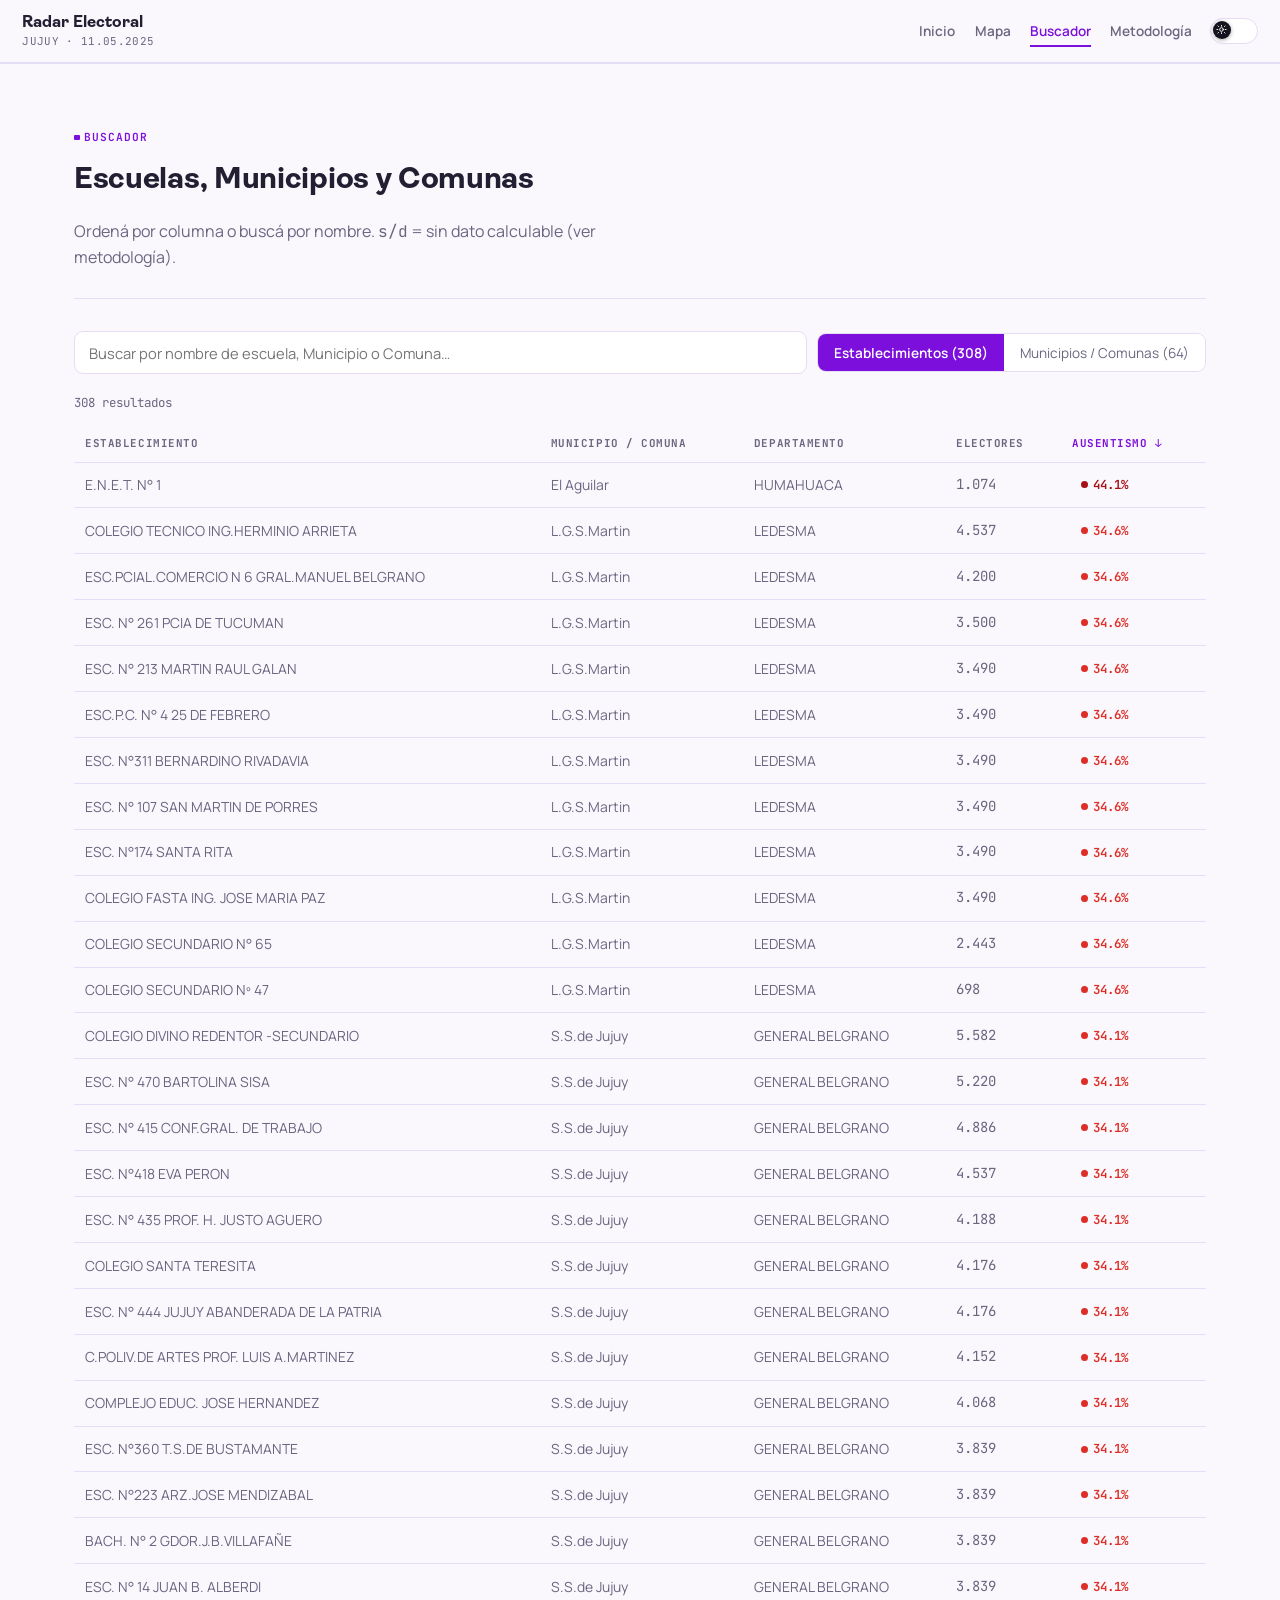
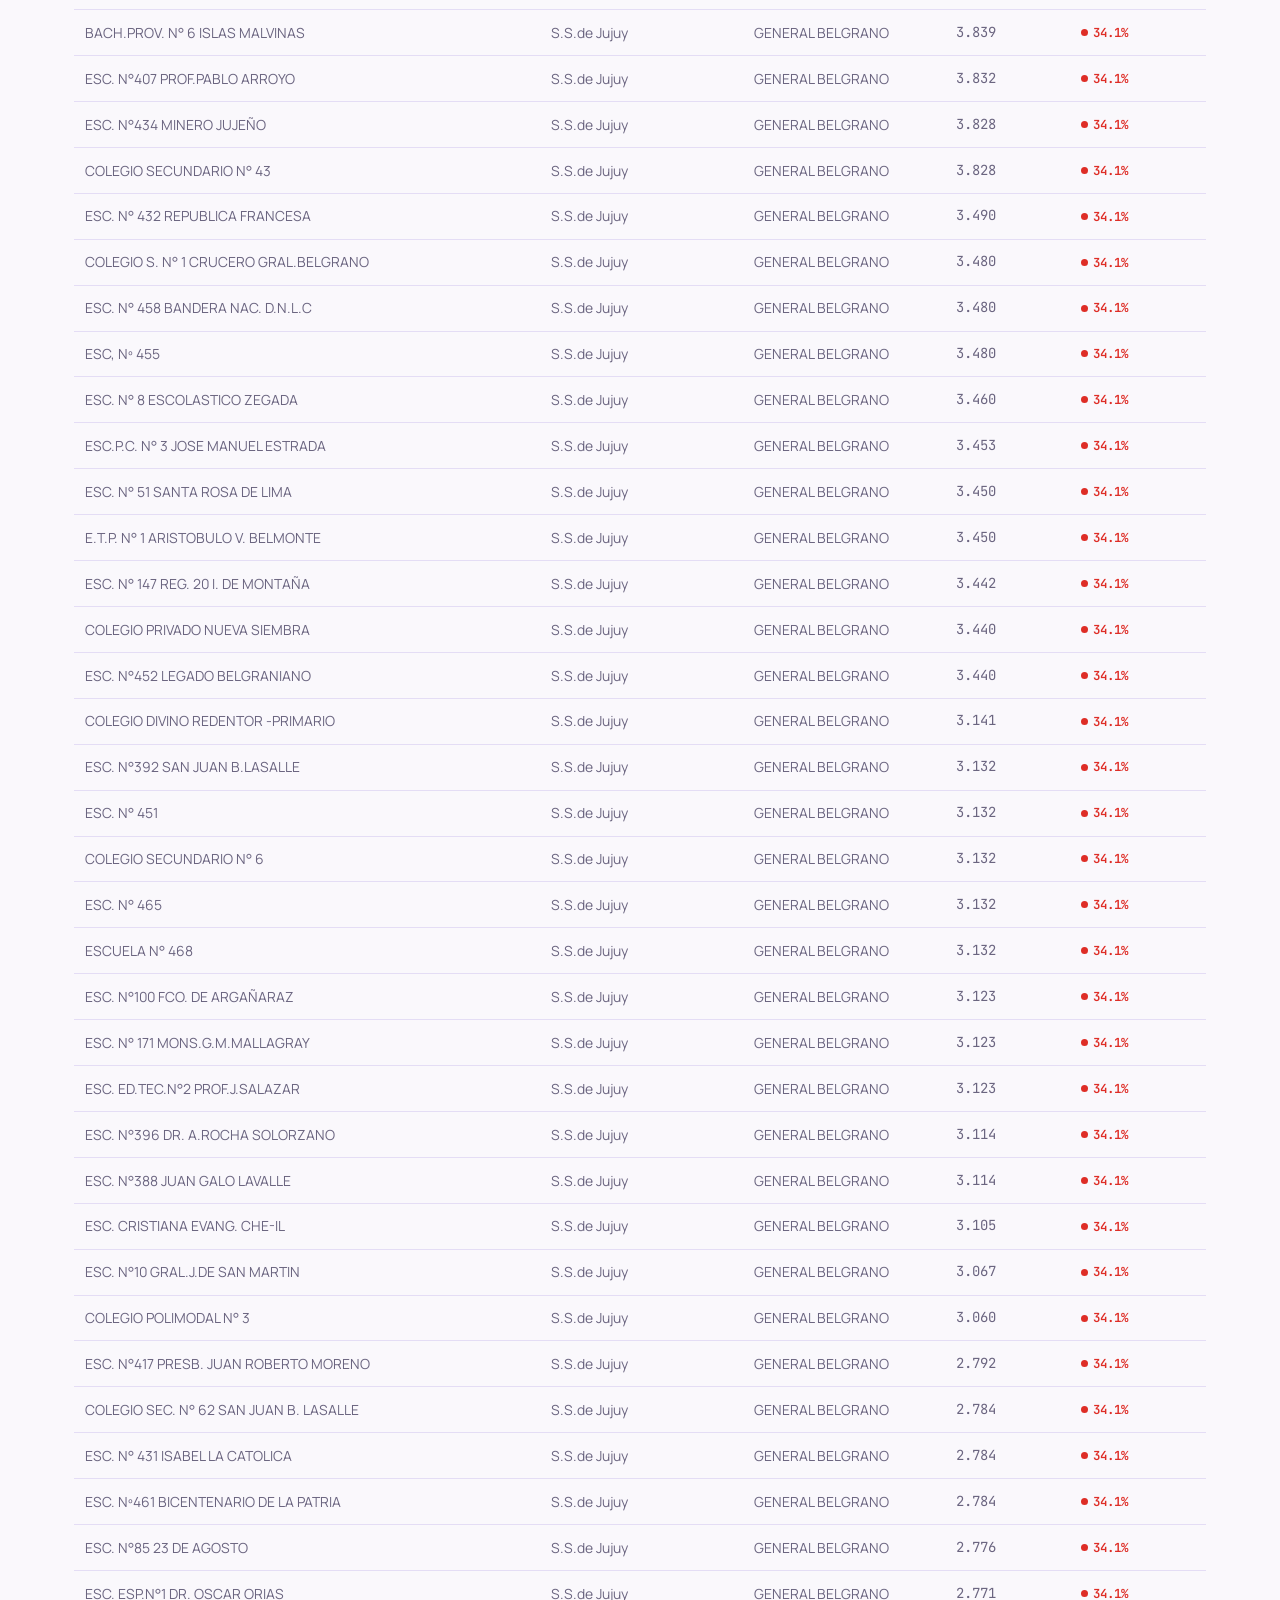
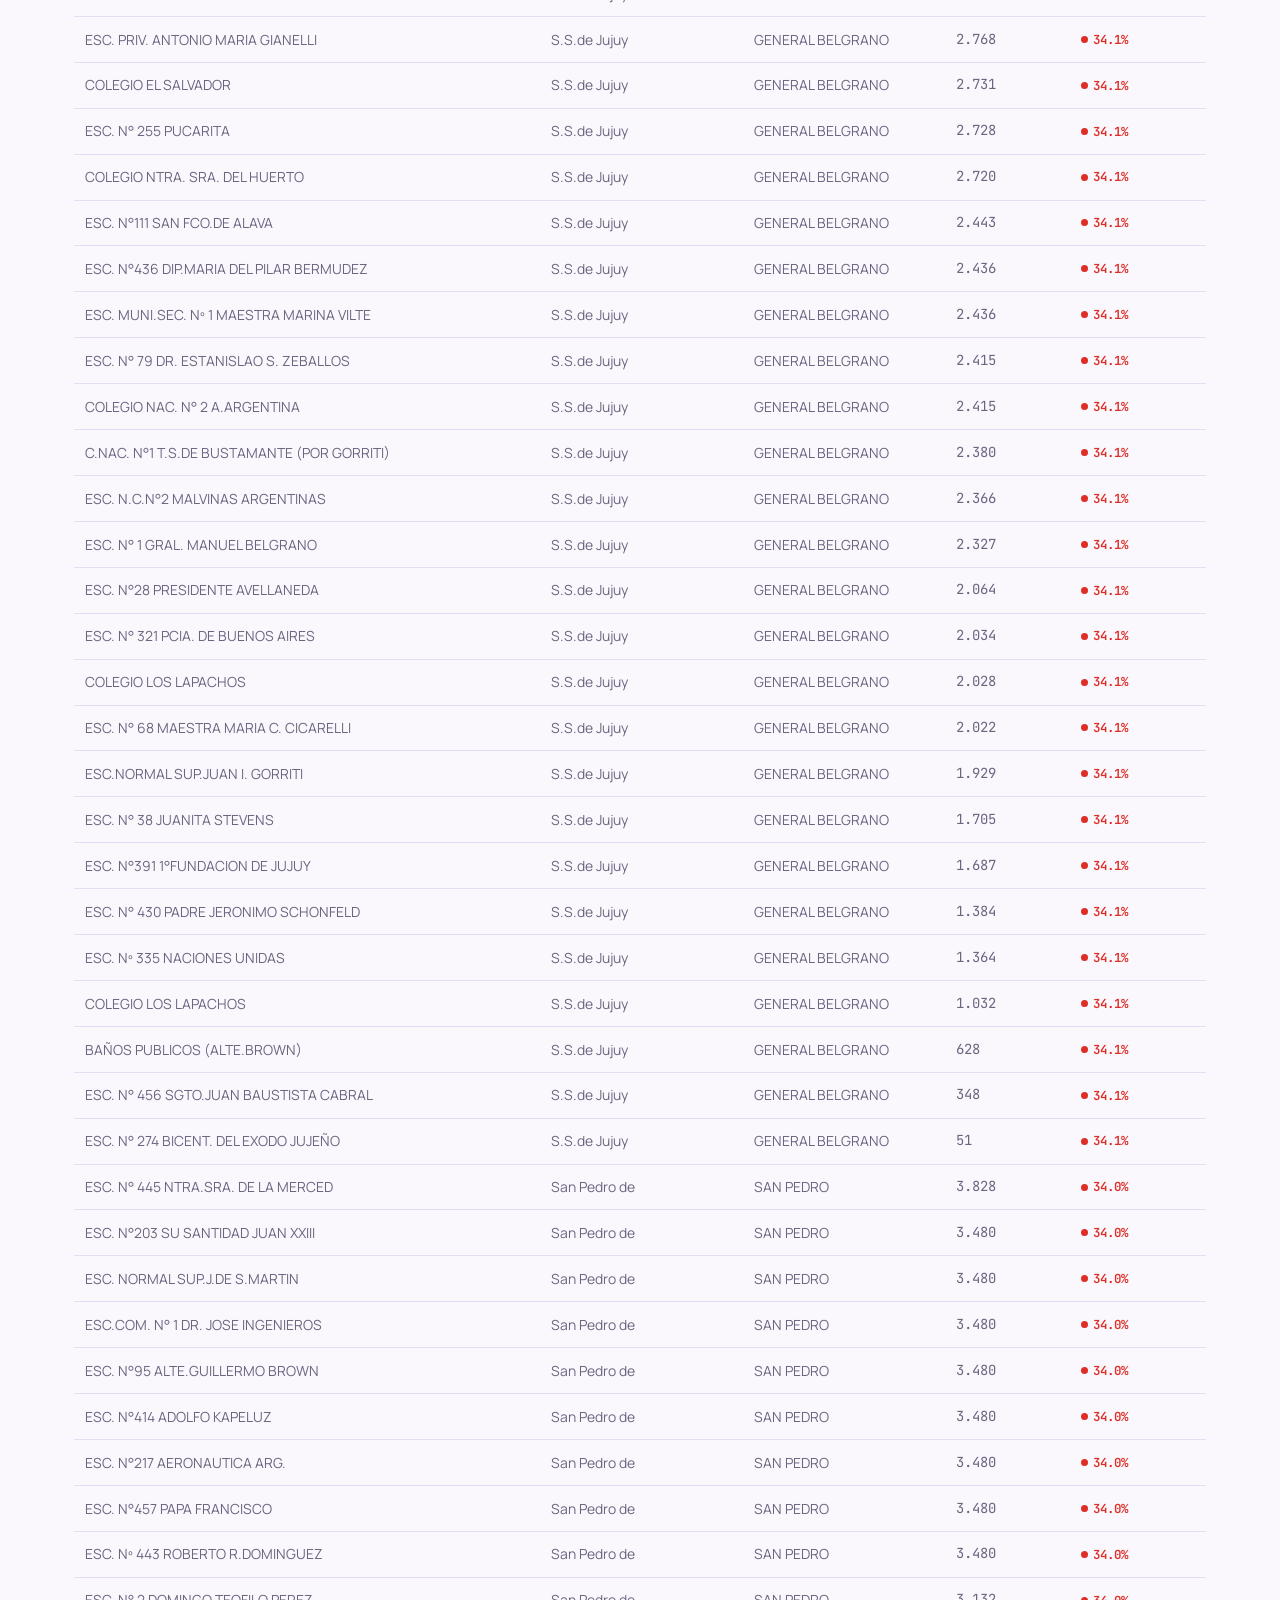
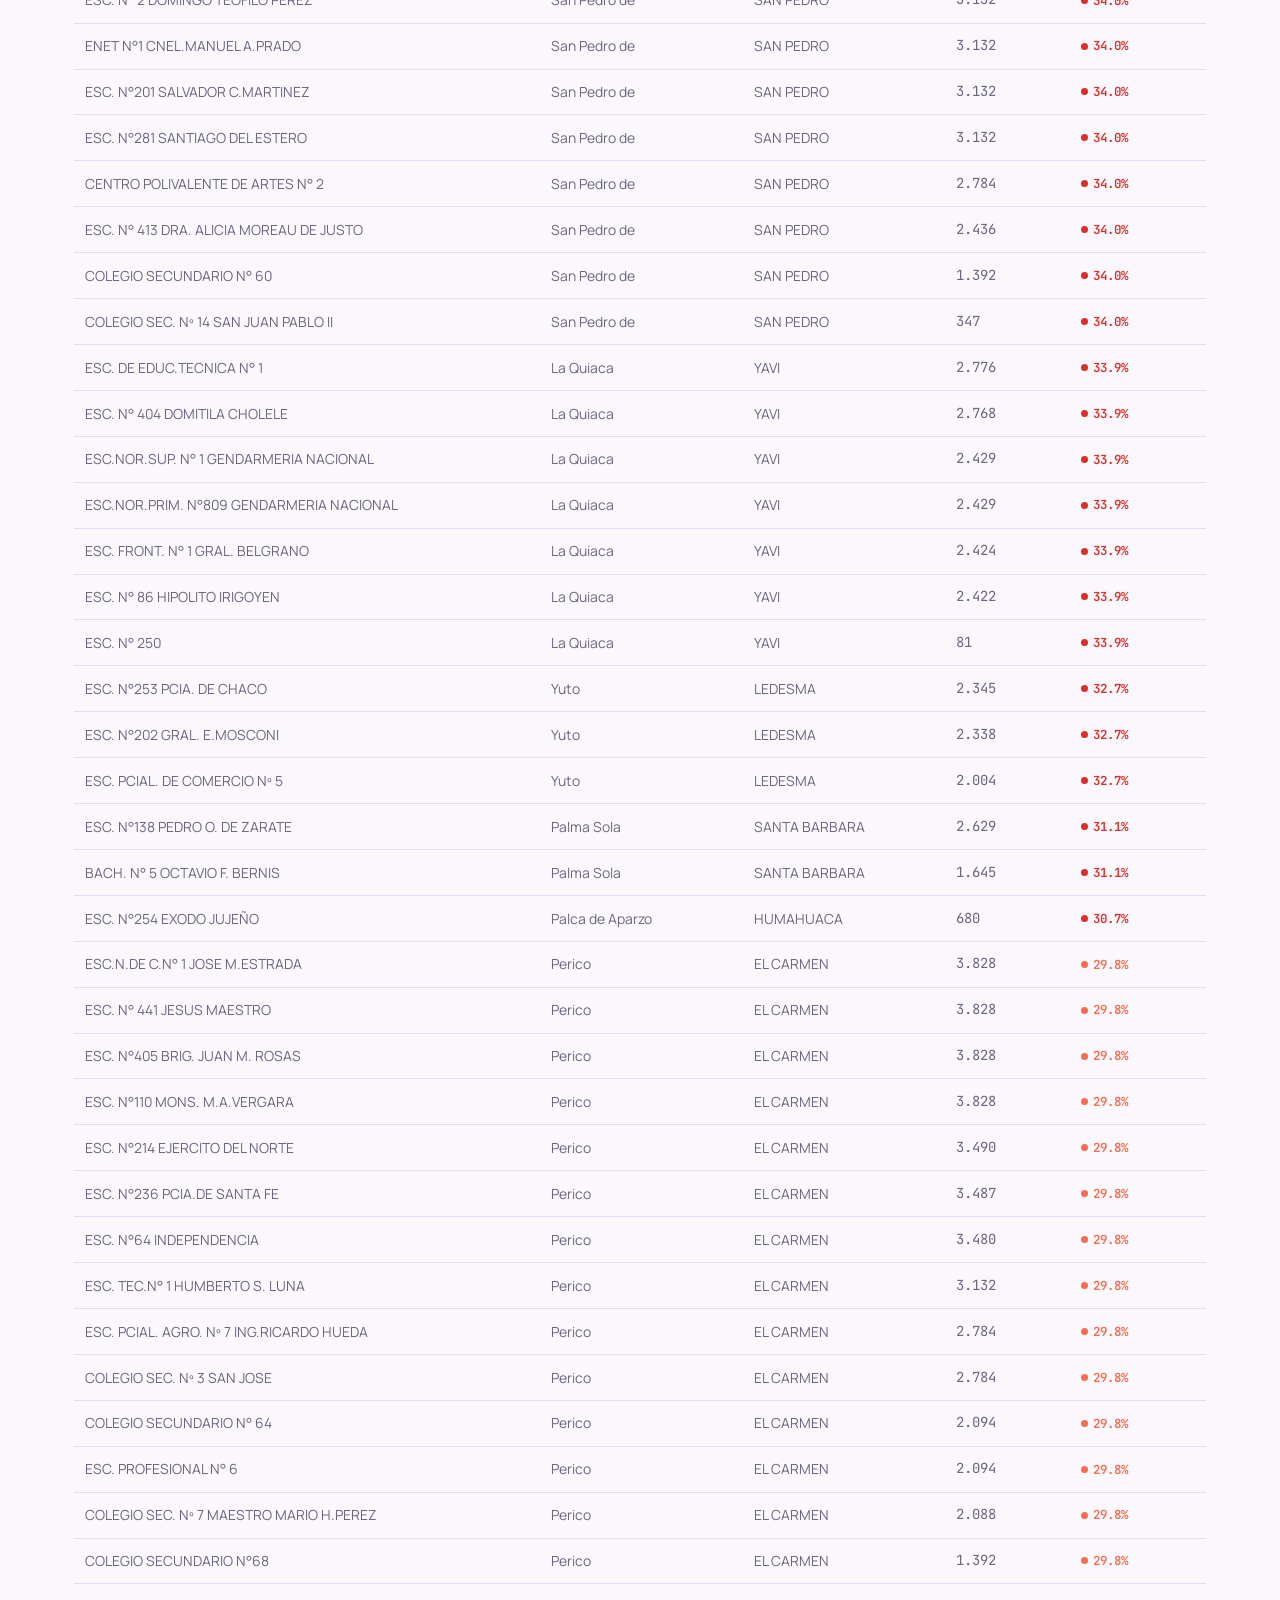
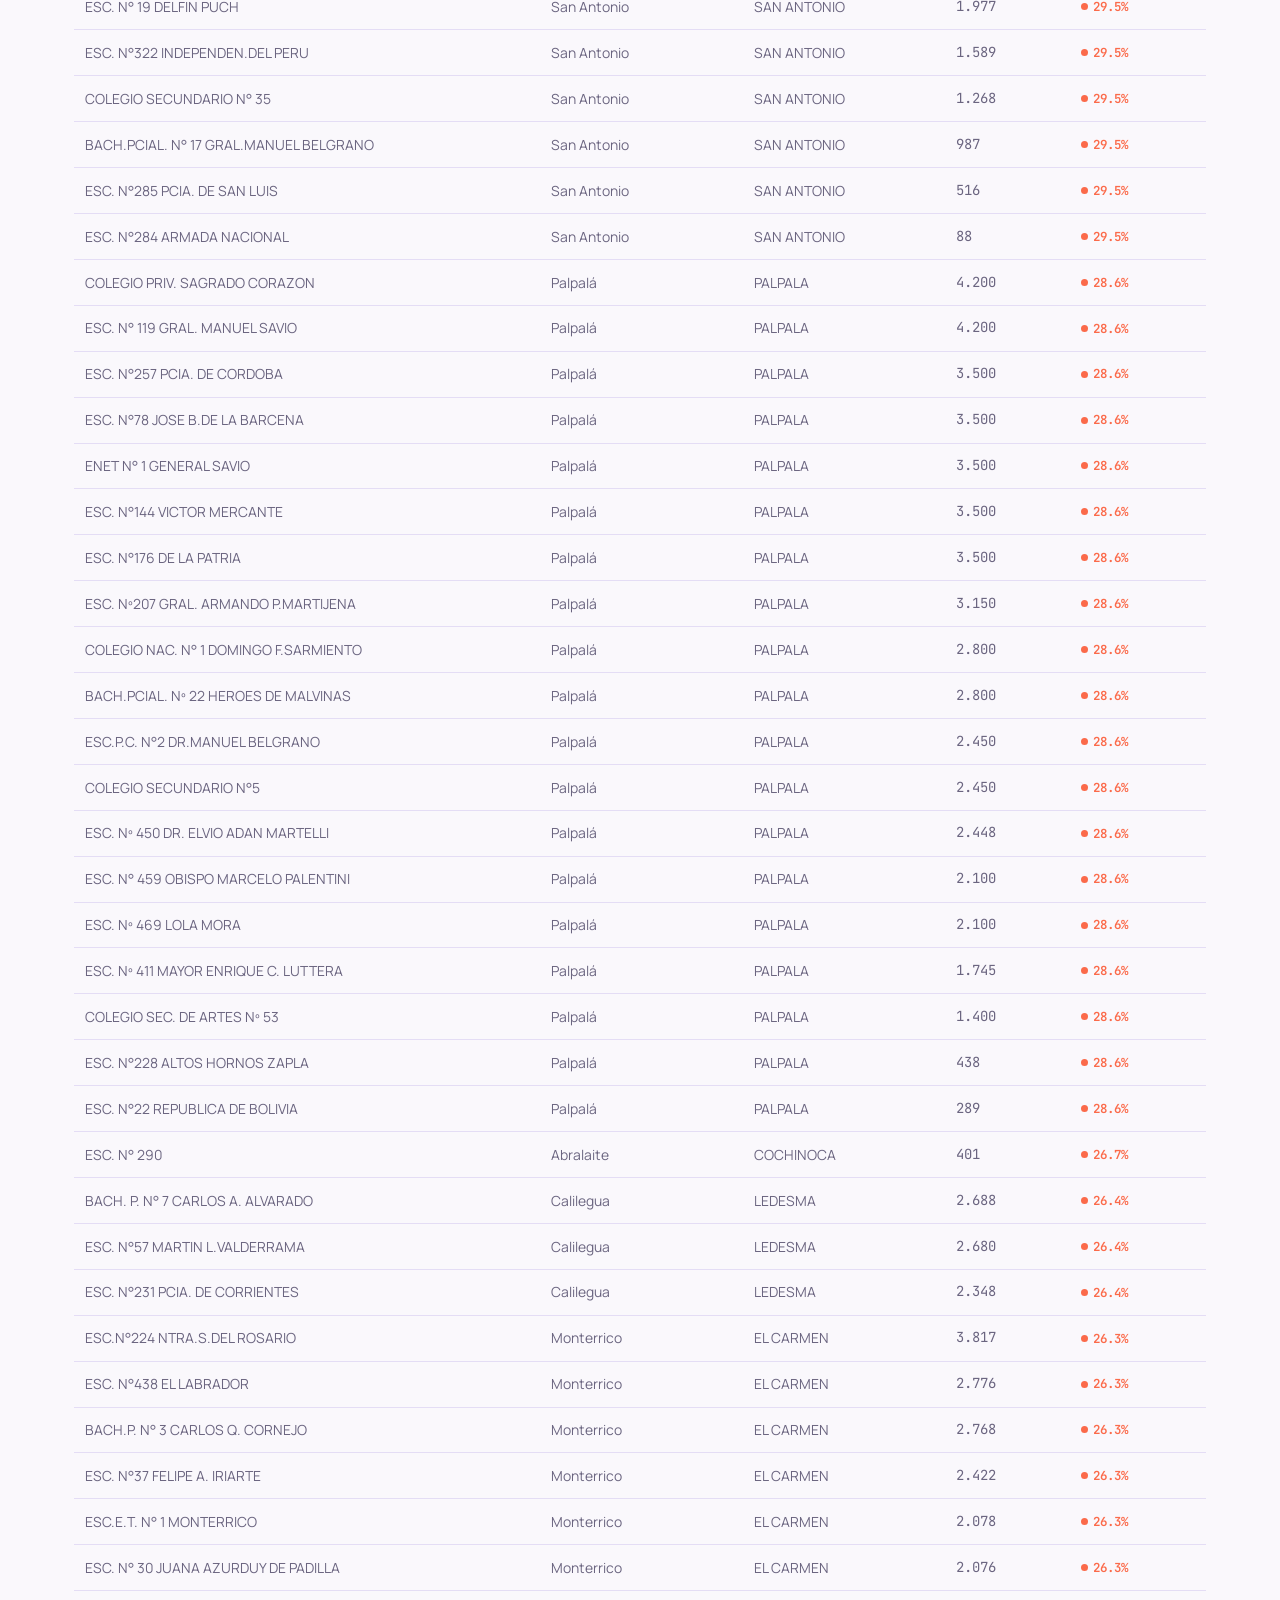
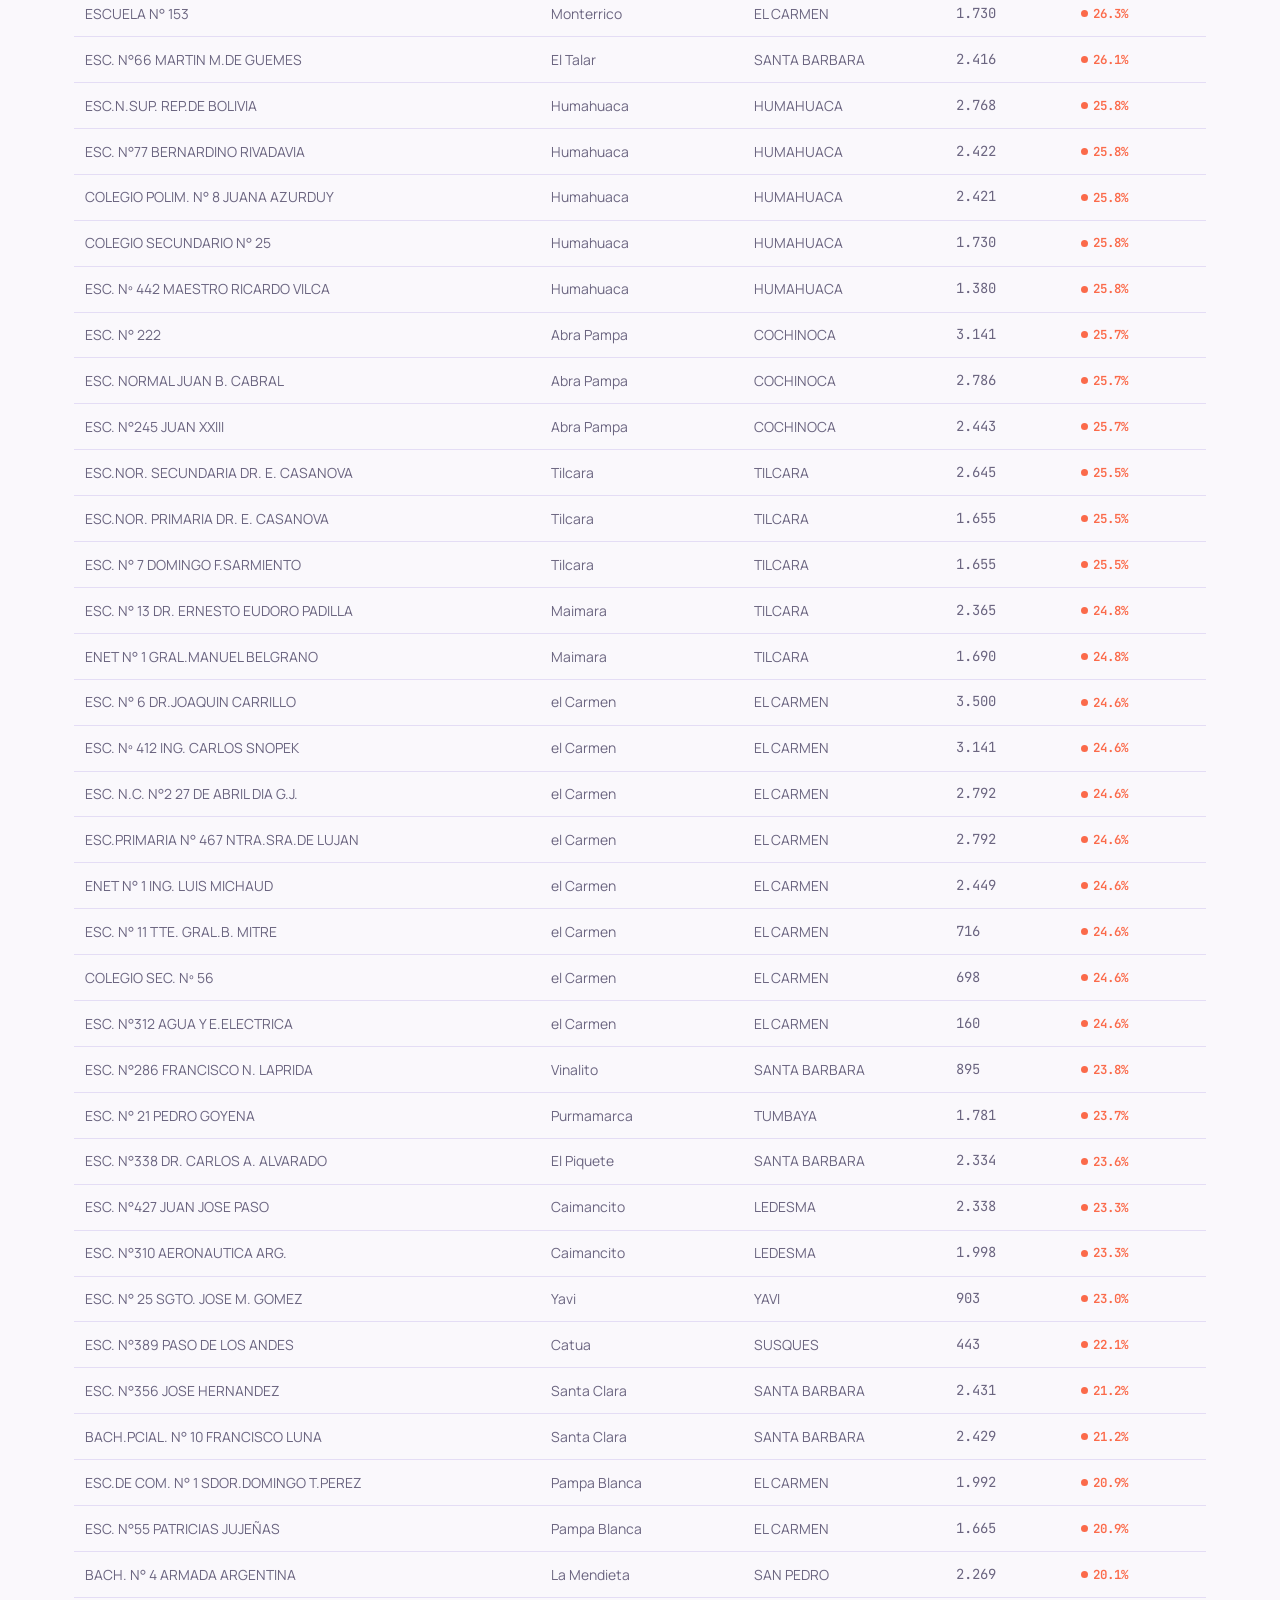
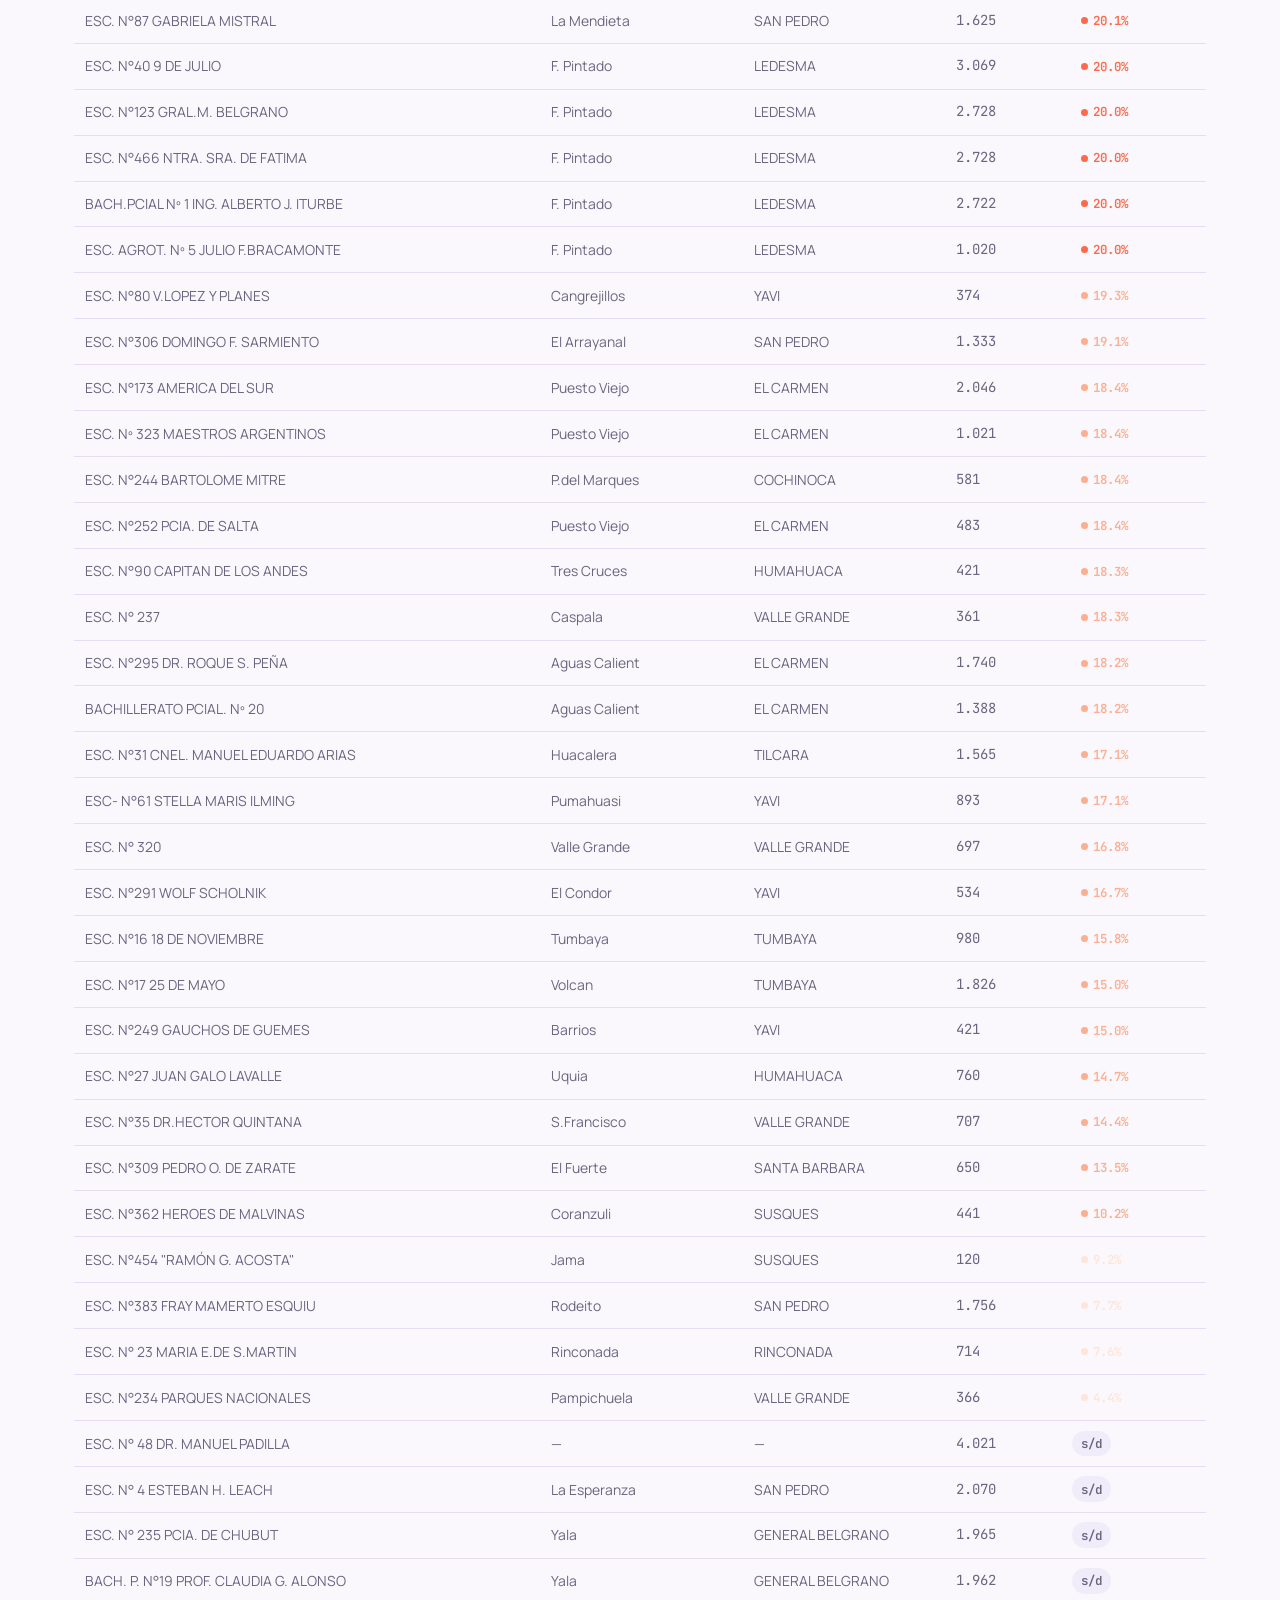
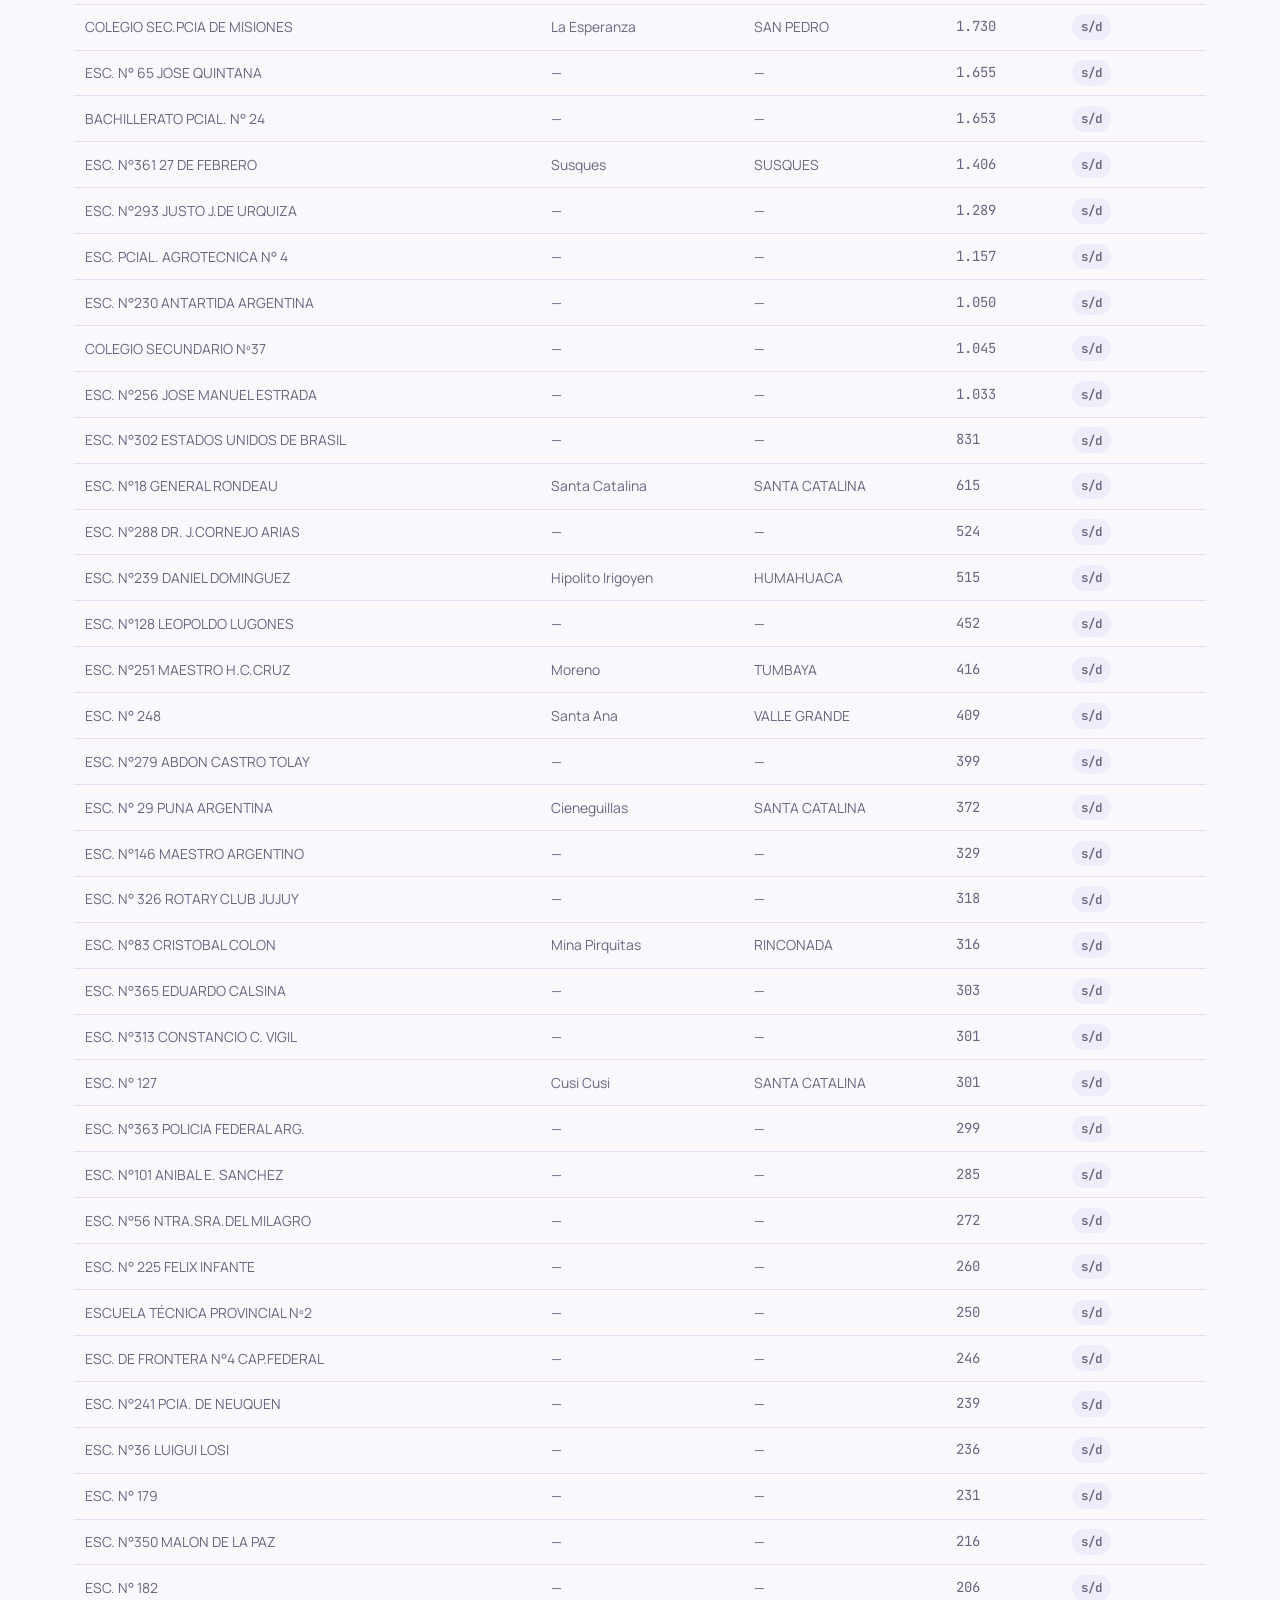
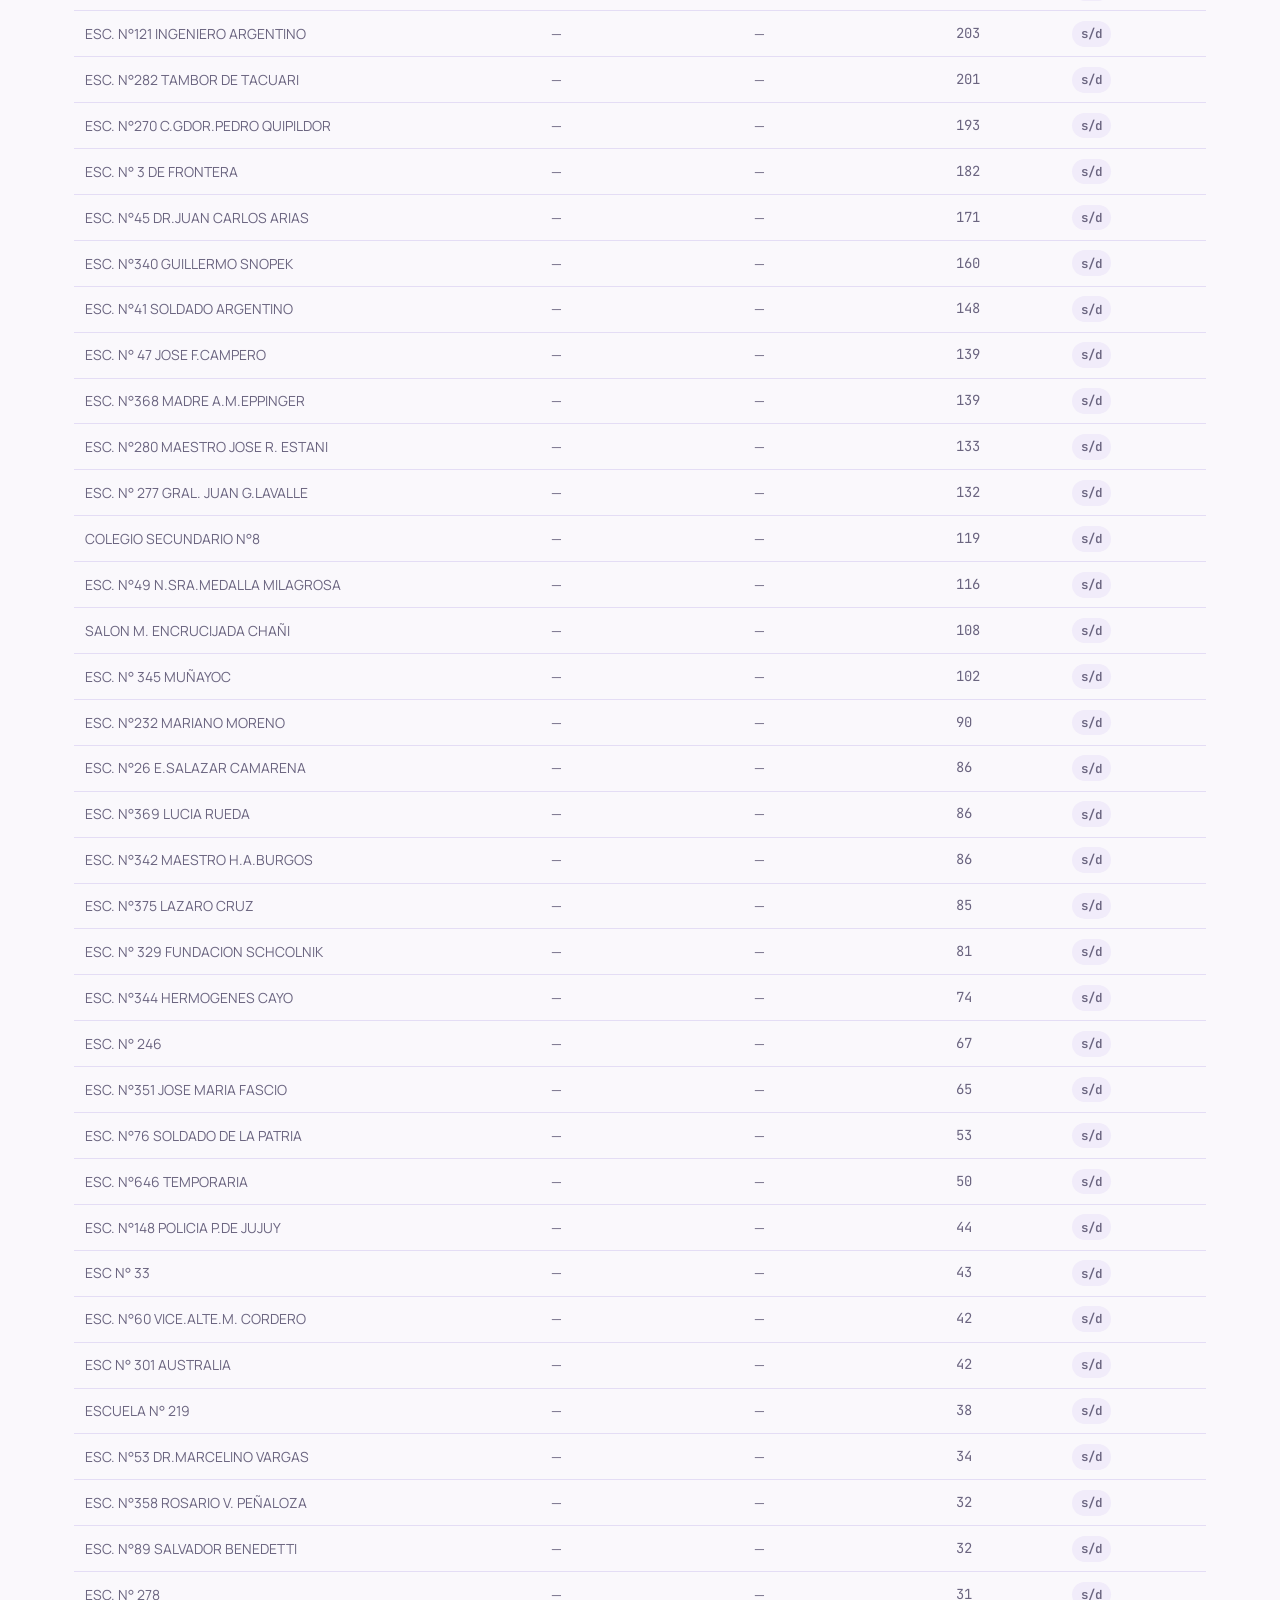
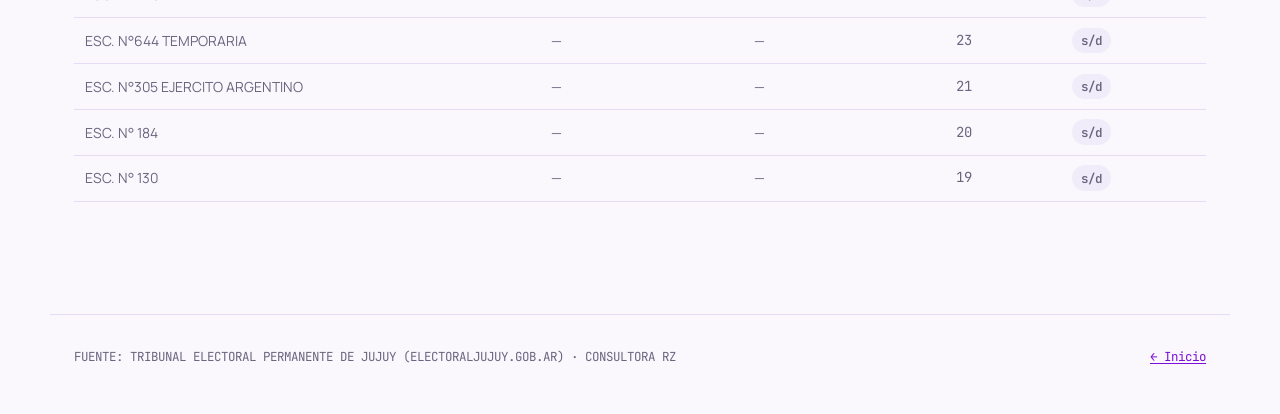
==== buscador.html @ 39c41252 "Mostrar el numero real de gente que no voto, no solo el % En el buscador y el mapa: junto al porcent" ====
<!doctype html>
<html lang="es">
<head>
<meta charset="utf-8">
<meta name="viewport" content="width=device-width, initial-scale=1">
<title>Buscador — Radar Electoral Jujuy</title>
<meta name="description" content="Buscá una escuela, Municipio o Comuna de Jujuy y mirá sus electores, votantes y ausentismo de la elección del 11/05/2025.">
<link rel="icon" href="data:image/svg+xml,<svg xmlns=%22http://www.w3.org/2000/svg%22 viewBox=%220 0 100 100%22><rect width=%22100%22 height=%22100%22 rx=%2220%22 fill=%22%237C0FDB%22/><circle cx=%2250%22 cy=%2250%22 r=%2226%22 fill=%22%23de2d26%22/></svg>">
<link rel="preconnect" href="https://fonts.googleapis.com">
<link rel="stylesheet" href="https://fonts.googleapis.com/css2?family=Manrope:wght@400;500;600;700;800&family=JetBrains+Mono:wght@400;500;600&display=swap">
<link rel="stylesheet" href="style.css">
<script>try{var t=localStorage.getItem('theme');if(t)document.documentElement.setAttribute('data-theme',t);}catch(e){}</script>
</head>
<body>

<header class="site-header">
  <div class="brand"><span class="word">Radar Electoral</span><span class="sub">JUJUY · 11.05.2025</span></div>
  <nav class="site-nav" aria-label="Navegación principal">
    <ul>
      <li><a href="index.html">Inicio</a></li>
      <li><a href="mapa.html">Mapa</a></li>
      <li><a href="buscador.html" data-active="true">Buscador</a></li>
      <li><a href="metodologia.html">Metodología</a></li>
    </ul>
    <button type="button" class="theme-toggle" id="theme-toggle" role="switch" aria-checked="false" title="Modo claro / oscuro" aria-label="Cambiar entre modo claro y modo oscuro">
      <span class="track"></span>
      <span class="knob">
        <svg class="tt-icon tt-sun" viewBox="0 0 24 24" aria-hidden="true"><circle cx="12" cy="12" r="4"/><path d="M12 3v2M12 19v2M4.2 4.2l1.4 1.4M18.4 18.4l1.4 1.4M2 12h2M20 12h2M4.2 19.8l1.4-1.4M18.4 5.6l1.4-1.4"/></svg>
        <svg class="tt-icon tt-moon" viewBox="0 0 24 24" aria-hidden="true"><path d="M20 14.5A8 8 0 1 1 9.5 4a6.5 6.5 0 0 0 10.5 10.5Z"/></svg>
      </span>
    </button>
  </nav>
</header>

<main>
  <div class="hero" style="padding-top:1.6rem">
    <div class="eyebrow">Buscador</div>
    <h1 style="font-size:1.9rem">Escuelas, Municipios y Comunas</h1>
    <p class="lede">Ordená por columna o buscá por nombre. <span class="mono">s/d</span> = sin dato calculable (ver metodología).</p>
  </div>

  <section style="margin-top:1.2rem">
    <div class="searchbar">
      <input type="search" id="q" placeholder="Buscar por nombre de escuela, Municipio o Comuna…" autocomplete="off">
      <div class="toggle-group" id="viewToggle">
        <button data-view="est" class="active">Establecimientos (308)</button>
        <button data-view="muni">Municipios / Comunas (64)</button>
      </div>
    </div>
    <div class="count-note" id="countNote"></div>
    <div style="overflow-x:auto">
      <table id="tbl">
        <thead><tr id="thead"></tr></thead>
        <tbody id="tbody"></tbody>
      </table>
    </div>
  </section>
</main>

<div class="modal-overlay" id="modalOverlay" hidden>
  <div class="modal-card" id="modalCard" role="dialog" aria-modal="true"></div>
</div>

<footer>
  <span>FUENTE: TRIBUNAL ELECTORAL PERMANENTE DE JUJUY (ELECTORALJUJUY.GOB.AR) · CONSULTORA RZ</span>
  <span><a class="inline" href="index.html">← Inicio</a></span>
</footer>

<script>
document.getElementById('theme-toggle').addEventListener('click', function(){
  var cur = document.documentElement.getAttribute('data-theme');
  var isDark = cur === 'dark' || (!cur && window.matchMedia('(prefers-color-scheme: dark)').matches);
  var next = isDark ? 'light' : 'dark';
  document.documentElement.setAttribute('data-theme', next);
  try{localStorage.setItem('theme', next);}catch(e){}
  this.setAttribute('aria-checked', String(next==='dark'));
});
(function(){
  var cur = document.documentElement.getAttribute('data-theme');
  var isDark = cur === 'dark' || (!cur && window.matchMedia('(prefers-color-scheme: dark)').matches);
  document.getElementById('theme-toggle').setAttribute('aria-checked', String(isDark));
})();

const COLS = {
  est: [
    {k:'esc', label:'Establecimiento', sort:'str'},
    {k:'muni', label:'Municipio / Comuna', sort:'str'},
    {k:'dpto', label:'Departamento', sort:'str'},
    {k:'electores', label:'Electores', sort:'num'},
    {k:'ausentismo', label:'Ausentismo', sort:'num'},
  ],
  muni: [
    {k:'nombre', label:'Municipio / Comuna', sort:'str'},
    {k:'departamento', label:'Departamento', sort:'str'},
    {k:'electores', label:'Electores', sort:'num'},
    {k:'votantes', label:'Votantes', sort:'num'},
    {k:'ausentismo', label:'Ausentismo', sort:'num'},
  ],
};

let state = { view:'est', data:{est:[],muni:[]}, sortKey:'ausentismo', sortDir:-1, q:'' };

function ausColor(v){
  if(v===null||v===undefined) return 'var(--gray-na)';
  if(v<10) return 'var(--r1)';
  if(v<20) return 'var(--r2)';
  if(v<30) return 'var(--r3)';
  if(v<40) return 'var(--r4)';
  return 'var(--r5)';
}
function pill(v){
  if(v===null||v===undefined) return `<span class="pill na">s/d</span>`;
  return `<span class="pill" style="background:${ausColor(v)}22;color:${ausColor(v)}"><span class="dot" style="background:${ausColor(v)}"></span>${v.toFixed(1)}%</span>`;
}

function render(){
  const cols = COLS[state.view];
  const thead = document.getElementById('thead');
  thead.innerHTML = cols.map(c=>{
    const active = c.k===state.sortKey ? 'sorted' : '';
    const arrow = c.k===state.sortKey ? (state.sortDir===1?' ↑':' ↓') : '';
    return `<th class="${active}" data-k="${c.k}" data-sort="${c.sort}">${c.label}${arrow}</th>`;
  }).join('');

  let rows = state.data[state.view].slice();
  if(state.q){
    const q = state.q.toLowerCase();
    rows = rows.filter(r => Object.values(r).some(v => typeof v==='string' && v.toLowerCase().includes(q)));
  }
  rows.sort((a,b)=>{
    let av=a[state.sortKey], bv=b[state.sortKey];
    if(av===null||av===undefined) av = state.sortDir===1 ? Infinity : -Infinity;
    if(bv===null||bv===undefined) bv = state.sortDir===1 ? Infinity : -Infinity;
    if(typeof av==='string') return av.localeCompare(bv)*state.sortDir;
    return (av-bv)*state.sortDir;
  });

  document.getElementById('countNote').textContent = `${rows.length} resultado${rows.length===1?'':'s'}`;

  state.lastRows = rows;
  const tbody = document.getElementById('tbody');
  tbody.innerHTML = rows.map((r,i)=>{
    return `<tr data-i="${i}">` + cols.map(c=>{
      let v = r[c.k];
      if(c.k==='ausentismo') return `<td>${pill(v)}</td>`;
      if(c.sort==='num') return `<td class="tabular">${v!=null ? v.toLocaleString('es-AR') : '—'}</td>`;
      return `<td>${v||'—'}</td>`;
    }).join('') + '</tr>';
  }).join('');
}

function esc(s){ return (s==null?'':String(s)).replace(/[&<>"']/g, m => ({'&':'&amp;','<':'&lt;','>':'&gt;','"':'&quot;',"'":'&#39;'}[m])); }
function detailRow(label, value){ return `<div class="detail-row"><span>${label}</span><span>${value}</span></div>`; }

function precisionLabel(r){
  if(r.sin_geo) return 'Sin geocodificar';
  if(r.lat==null) return 'Sin ubicación';
  return r.approx ? 'Centroide de la localidad (aprox.)' : 'Dirección exacta';
}

function ausentesLine(muniRow){
  if(!muniRow || muniRow.electores==null || muniRow.votantes==null) return '';
  const aus = muniRow.electores - muniRow.votantes;
  return `<div style="font-weight:400;color:var(--muted);font-size:.76rem;margin-top:.25rem">${aus.toLocaleString('es-AR')} de ${muniRow.electores.toLocaleString('es-AR')} electores no votaron</div>`;
}

function openEstDetail(r){
  const ausTxt = r.ausentismo!=null ? pill(r.ausentismo) : '<span class="pill na">s/d</span>';
  const muniRow = state.data.muni.find(m=>m.nombre===r.muni);
  let html = `
    <button class="modal-close" id="modalClose" aria-label="Cerrar">✕</button>
    <h3>${esc(r.esc)}</h3>
    <div class="modal-sub">${esc(r.dir||'—')} · ${esc(r.loc||'—')}</div>
    ${detailRow('Municipio / Comuna', esc(r.muni||'—'))}
    ${detailRow('Departamento', esc(r.dpto||'—'))}
    ${detailRow('Electores (esta escuela)', r.electores!=null ? r.electores.toLocaleString('es-AR') : '—')}
    ${detailRow('Mesas', r.mesas!=null ? r.mesas : '—')}
    ${detailRow('Ausentismo (zona)', ausTxt + ausentesLine(muniRow))}
    ${detailRow('Precisión del punto', esc(precisionLabel(r)))}
  `;
  const actions = [];
  if(r.lat!=null && r.lng!=null){
    actions.push(`<a href="mapa.html?esc=${encodeURIComponent(r.esc)}">Ver en nuestro mapa →</a>`);
    actions.push(`<a href="https://www.google.com/maps/search/?api=1&query=${r.lat},${r.lng}" target="_blank" rel="noopener">Abrir en Google Maps ↗</a>`);
  }
  if(actions.length) html += `<div class="detail-actions">${actions.join('')}</div>`;
  html += `<div class="detail-note">El ausentismo mostrado es el de su Municipio/Comuna — no es un dato propio de la escuela, cada establecimiento no reporta ausentismo individual.</div>`;
  showModal(html);
}

function openMuniDetail(r){
  const ausTxt = r.ausentismo!=null ? pill(r.ausentismo) : '<span class="pill na">s/d</span>';
  let html = `
    <button class="modal-close" id="modalClose" aria-label="Cerrar">✕</button>
    <h3>${esc(r.nombre)}</h3>
    <div class="modal-sub">${esc(r.tipo||'—')} · ${esc(r.departamento||'—')}</div>
    ${detailRow('Mesas', r.mesas!=null ? r.mesas : '—')}
    ${detailRow('Cobertura de mesas', r.cobertura!=null ? r.cobertura.toFixed(1)+'%' : '—')}
    ${detailRow('Electores', r.electores!=null ? r.electores.toLocaleString('es-AR') : '—')}
    ${detailRow('Votantes', r.votantes!=null ? r.votantes.toLocaleString('es-AR') : '—')}
    ${detailRow('Ausentismo', ausTxt + ausentesLine(r))}
  `;
  if(r.nota) html += `<div class="detail-note">${esc(r.nota)}</div>`;
  showModal(html);
}

function showModal(html){
  document.getElementById('modalCard').innerHTML = html;
  document.getElementById('modalOverlay').hidden = false;
  document.getElementById('modalClose').addEventListener('click', closeModal);
}
function closeModal(){ document.getElementById('modalOverlay').hidden = true; }
document.getElementById('modalOverlay').addEventListener('click', e=>{
  if(e.target.id === 'modalOverlay') closeModal();
});
document.addEventListener('keydown', e=>{ if(e.key==='Escape') closeModal(); });

document.getElementById('tbody').addEventListener('click', e=>{
  const tr = e.target.closest('tr'); if(!tr) return;
  const r = state.lastRows[Number(tr.dataset.i)];
  if(!r) return;
  if(state.view==='est') openEstDetail(r); else openMuniDetail(r);
});

document.getElementById('thead').addEventListener('click', e=>{
  const th = e.target.closest('th'); if(!th) return;
  const k = th.dataset.k;
  if(state.sortKey===k) state.sortDir *= -1;
  else { state.sortKey = k; state.sortDir = th.dataset.sort==='str' ? 1 : -1; }
  render();
});
document.getElementById('q').addEventListener('input', e=>{ state.q = e.target.value; render(); });
document.getElementById('viewToggle').addEventListener('click', e=>{
  const b = e.target.closest('button'); if(!b) return;
  document.querySelectorAll('#viewToggle button').forEach(x=>x.classList.remove('active'));
  b.classList.add('active');
  state.view = b.dataset.view;
  state.sortKey = 'ausentismo'; state.sortDir = -1;
  render();
});

Promise.all([
  fetch('data/establecimientos.json').then(r=>r.json()),
  fetch('data/municipios.json').then(r=>r.json()),
]).then(([est, muni])=>{
  state.data.est = est;
  state.data.muni = muni;
  render();
});
</script>
</body>
</html>
---- style.css ----
@font-face{font-family:'Ambit';src:url('fonts/Ambit-Regular.otf') format('opentype');font-weight:400;font-style:normal;font-display:swap;}
@font-face{font-family:'Ambit';src:url('fonts/Ambit-SemiBold.otf') format('opentype');font-weight:600;font-style:normal;font-display:swap;}
@font-face{font-family:'Ambit';src:url('fonts/Ambit-Bold.otf') format('opentype');font-weight:700;font-style:normal;font-display:swap;}

:root{
  --teal:#1FC2D6;
  --purple:#7C0FDB;
  --indigo:#744CEF;
  --lavender:#B183F1;
  --ink:#221F33;
  --muted:#6B6580;
  --paper:#FAF8FC;
  --surface:#FFFFFF;
  --surface-2:#F1ECFA;
  --border:#E4DDF5;
  --accent:#7C0FDB;
  --hero-grad:linear-gradient(135deg,var(--purple) 0%,var(--indigo) 58%,var(--teal) 130%);
  --shadow:0 20px 45px -25px rgba(35,15,70,.35);
  /* escala de severidad (ausentismo) — independiente de la marca, un solo hue rojo */
  --r1:#fee5d9; --r2:#fcae91; --r3:#fb6a4a; --r4:#de2d26; --r5:#a50f15;
  --gray-na:#9891ab;
  color-scheme: light;
}
@media (prefers-color-scheme: dark){
  :root:not([data-theme="light"]){
    --ink:#F1EDFB; --muted:#B4ACD1; --paper:#120E1F; --surface:#1C1730;
    --surface-2:#241E3D; --border:#352C54; --lavender:#C09EFB; --accent:#C09EFB;
    --shadow:0 20px 45px -20px rgba(0,0,0,.6);
    --gray-na:#7A7392;
    color-scheme: dark;
  }
}
:root[data-theme="dark"]{
  --ink:#F1EDFB; --muted:#B4ACD1; --paper:#120E1F; --surface:#1C1730;
  --surface-2:#241E3D; --border:#352C54; --lavender:#C09EFB; --accent:#C09EFB;
  --shadow:0 20px 45px -20px rgba(0,0,0,.6);
  --gray-na:#7A7392;
  color-scheme: dark;
}

*{box-sizing:border-box}
html{scroll-behavior:smooth}
body{margin:0;background:var(--paper);color:var(--ink);font-family:'Manrope',system-ui,-apple-system,'Segoe UI',sans-serif;line-height:1.55;font-size:15px;-webkit-font-smoothing:antialiased}
h1,h2,h3,h4{font-family:'Ambit','Unbounded',system-ui,sans-serif;font-weight:700;margin:0;text-wrap:balance;letter-spacing:-.01em}
p{margin:0}
a{color:inherit;text-decoration:none}
a.inline{color:var(--accent);text-decoration:underline;text-underline-offset:2px}
:focus-visible{outline:2px solid var(--indigo);outline-offset:2px;border-radius:4px}
@media (prefers-reduced-motion: reduce){ *{animation:none!important;transition:none!important;scroll-behavior:auto!important} }
.mono{font-family:'JetBrains Mono',monospace}
.tabular{font-variant-numeric:tabular-nums;font-family:'JetBrains Mono',monospace}

/* ---------- reveal-on-scroll (fiel al patrón de ExpoJuy) ---------- */
@keyframes fadeInUp{from{opacity:0;transform:translateY(16px)}to{opacity:1;transform:translateY(0)}}
.hero-inner>*{animation:fadeInUp .6s ease-out backwards}
.hero-inner>*:nth-child(1){animation-delay:.05s}
.hero-inner>*:nth-child(2){animation-delay:.1s}
.hero-inner>*:nth-child(3){animation-delay:.15s}
.hero-inner>*:nth-child(4){animation-delay:.2s}
.reveal{opacity:0;transform:translateY(30px);transition:opacity .7s ease,transform .7s ease}
.reveal.active{opacity:1;transform:translateY(0)}

/* ---------- header / nav ---------- */
.site-header{display:flex;align-items:center;justify-content:space-between;gap:1rem;padding:.9rem 1.4rem;border-bottom:1px solid var(--border);position:sticky;top:0;z-index:40;background:var(--paper);box-shadow:0 1px 0 var(--border)}
.brand{display:flex;flex-direction:column;line-height:1.15;gap:.1rem}
.brand .word{font-family:'Ambit','Unbounded',sans-serif;font-weight:700;font-size:1.02rem;color:var(--ink)}
.brand .sub{font-family:'JetBrains Mono',monospace;font-size:.68rem;color:var(--muted);letter-spacing:.03em}
.site-nav{display:flex;align-items:center;gap:1.1rem}
.site-nav ul{list-style:none;display:flex;gap:1.2rem;margin:0;padding:0}
.site-nav a{font-size:.85rem;font-weight:600;color:var(--muted);padding:.3rem 0;border-bottom:2px solid transparent}
.site-nav a[data-active="true"]{color:var(--accent);border-color:var(--accent)}
.theme-toggle{position:relative;flex:none;width:48px;height:26px;background:transparent;border:none;padding:0;border-radius:999px;cursor:pointer}
.theme-toggle .track{position:absolute;inset:0;border-radius:999px;background:#fff;border:1.5px solid var(--border);transition:background .25s ease,border-color .25s ease}
.theme-toggle .knob{position:absolute;top:3px;left:3px;width:18px;height:18px;border-radius:50%;background:#15121F;box-shadow:0 1px 4px rgba(0,0,0,.35);transition:transform .25s ease,background .25s ease;display:flex;align-items:center;justify-content:center}
.theme-toggle .tt-icon{width:11px;height:11px;flex:none}
.theme-toggle .tt-sun{stroke:#fff;fill:none;stroke-width:2;stroke-linecap:round;stroke-linejoin:round}
.theme-toggle .tt-moon{display:none;fill:#15121F}
:root[data-theme="dark"] .theme-toggle .track{background:#15121F;border-color:var(--border)}
:root[data-theme="dark"] .theme-toggle .knob{transform:translateX(22px);background:#fff}
:root[data-theme="dark"] .theme-toggle .tt-sun{display:none}
:root[data-theme="dark"] .theme-toggle .tt-moon{display:block}

main{max-width:1180px;margin:0 auto;padding:2.2rem 1.5rem 4rem}
.narrow{max-width:760px}

/* ---------- hero ---------- */
.hero{padding:2.6rem 0 1.8rem;border-bottom:1px solid var(--border);margin-bottom:2rem}
.eyebrow{font-family:'JetBrains Mono',monospace;text-transform:uppercase;letter-spacing:.09em;font-size:.7rem;color:var(--accent);font-weight:600;margin-bottom:.7rem;display:inline-flex;align-items:center;gap:.4em}
.eyebrow::before{content:'';width:.5em;height:.5em;border-radius:1px;background:var(--accent);display:inline-block}
.hero h1{font-size:clamp(1.7rem,3.4vw,2.5rem)}
.hero p.lede{color:var(--muted);max-width:620px;margin-top:.9rem;font-size:1rem}

.stat-grid{display:grid;grid-template-columns:repeat(4,1fr);gap:1px;background:var(--border);border:1px solid var(--border);border-radius:14px;overflow:hidden;margin-top:1.8rem}
@media (max-width:680px){.stat-grid{grid-template-columns:repeat(2,1fr)}}
.stat{background:var(--surface);padding:1.1rem 1.2rem}
.stat b{display:block;font-family:'JetBrains Mono',monospace;font-weight:600;font-size:1.7rem;color:var(--accent)}
.stat b.sev{color:var(--r4)}
.stat span{font-size:.78rem;color:var(--muted)}

/* ---------- cards / cta / tags ---------- */
.grid-2{display:grid;grid-template-columns:1fr 1fr;gap:1.1rem;margin-top:.5rem}
@media (max-width:680px){.grid-2{grid-template-columns:1fr}}
.card{display:block;background:var(--surface);border:1px solid var(--border);border-radius:16px;padding:1.5rem;box-shadow:var(--shadow);transition:transform .15s ease,border-color .15s ease}
.card:hover{transform:translateY(-2px);border-color:var(--accent)}
.card h3{font-size:1.2rem;color:var(--ink);margin-bottom:.4rem}
.card p{color:var(--muted);font-size:.9rem}
.card .go{color:var(--accent);font-size:.82rem;margin-top:.8rem;display:block;font-weight:600}
.tag{display:inline-flex;align-items:center;gap:.35em;padding:.3em .75em;border-radius:999px;font-family:'JetBrains Mono',monospace;font-size:.68rem;background:var(--surface-2);border:1px solid var(--border);color:var(--muted);white-space:nowrap}
.idx-badge{font-family:'JetBrains Mono',monospace;font-size:.72rem;font-weight:600;color:var(--accent);background:var(--surface-2);border:1px solid var(--border);border-radius:999px;width:1.9em;height:1.9em;display:inline-flex;align-items:center;justify-content:center;flex:none}

.btn{display:inline-flex;align-items:center;gap:.5em;padding:.7em 1.3em;border-radius:999px;font-weight:600;font-size:.88rem;border:1px solid transparent;transition:transform .15s ease,box-shadow .15s ease;cursor:pointer;font-family:inherit}
.btn:hover{transform:translateY(-1px)}
.btn-primary{background:var(--purple);color:#fff;box-shadow:0 10px 25px -12px rgba(124,15,219,.6)}
.btn-ghost{background:transparent;border-color:var(--border);color:var(--ink)}

section{margin-top:2.6rem}
section > h2{font-size:1.35rem;margin-bottom:.9rem;display:flex;align-items:center;gap:.6rem}
section > .kicker{color:var(--muted);font-size:.85rem;margin-bottom:1rem}

/* ---------- legend ---------- */
.legend{display:flex;align-items:center;gap:.9rem;flex-wrap:wrap;font-size:.8rem;color:var(--muted)}
.legend.stacked{flex-direction:column;align-items:stretch;gap:.55rem}
.swatch{display:inline-block;width:10px;height:10px;border-radius:50%;margin-right:.4rem;vertical-align:middle}

/* ---------- table ---------- */
table{width:100%;border-collapse:collapse;font-size:.87rem}
thead th{text-align:left;font-family:'JetBrains Mono',monospace;font-size:.68rem;text-transform:uppercase;letter-spacing:.05em;color:var(--muted);padding:.6rem .7rem;border-bottom:1px solid var(--border);cursor:pointer;user-select:none;white-space:nowrap}
thead th:hover{color:var(--ink)}
thead th.sorted{color:var(--accent)}
tbody td{padding:.6rem .7rem;border-bottom:1px solid var(--border);color:var(--muted);vertical-align:middle}
tbody tr{cursor:pointer}
tbody tr:hover td{background:var(--surface-2);color:var(--ink)}
.pill{display:inline-flex;align-items:center;gap:.35rem;padding:.2rem .55rem;border-radius:999px;font-size:.78rem;font-weight:600;font-family:'JetBrains Mono',monospace}
.pill .dot{width:7px;height:7px;border-radius:50%}
.pill.na{color:var(--muted);background:var(--surface-2)}

/* ---------- search ---------- */
.searchbar{display:flex;gap:.6rem;margin-bottom:1.2rem;flex-wrap:wrap;align-items:center}
input[type=search],input[type=text]{background:var(--surface);border:1px solid var(--border);color:var(--ink);padding:.65rem .9rem;border-radius:9px;font-size:.92rem;font-family:inherit;flex:1;min-width:220px}
input[type=search]:focus,input[type=text]:focus{outline:2px solid var(--accent);outline-offset:1px}
.toggle-group{display:flex;border:1px solid var(--border);border-radius:9px;overflow:hidden}
.toggle-group button{background:var(--surface);color:var(--muted);border:none;padding:.6rem 1rem;font-size:.85rem;cursor:pointer;font-family:inherit}
.toggle-group button.active{background:var(--purple);color:#fff;font-weight:600}
.count-note{font-family:'JetBrains Mono',monospace;color:var(--muted);font-size:.78rem;margin-bottom:.8rem}

/* ---------- detail modal ---------- */
.modal-overlay{position:fixed;inset:0;background:rgba(10,6,20,.55);display:flex;align-items:center;justify-content:center;padding:1.2rem;z-index:100}
.modal-overlay[hidden]{display:none}
.modal-card{background:var(--surface);border:1px solid var(--border);border-radius:18px;box-shadow:var(--shadow);max-width:560px;width:100%;max-height:85vh;overflow-y:auto;padding:1.6rem}
.modal-card h3{font-size:1.25rem;color:var(--ink);margin-bottom:.2rem}
.modal-close{position:sticky;top:0;float:right;background:var(--surface-2);border:1px solid var(--border);color:var(--muted);border-radius:999px;width:2rem;height:2rem;cursor:pointer;font-size:1rem;line-height:1}
.modal-sub{font-family:'JetBrains Mono',monospace;font-size:.75rem;color:var(--muted);margin-bottom:1.1rem}
.detail-row{display:flex;justify-content:space-between;gap:1rem;padding:.55rem 0;border-top:1px solid var(--border);font-size:.88rem}
.detail-row span:first-child{color:var(--muted)}
.detail-row span:last-child{color:var(--ink);font-weight:600;text-align:right}
.detail-note{margin-top:1rem;padding:.8rem .9rem;background:var(--surface-2);border-radius:10px;color:var(--muted);font-size:.82rem}
.detail-actions{display:flex;gap:.6rem;margin-top:1.2rem;flex-wrap:wrap}
.detail-actions a{font-size:.82rem;font-weight:600;padding:.55rem .9rem;border-radius:9px;border:1px solid var(--border);color:var(--ink);text-decoration:none;background:var(--surface-2)}
.detail-actions a:hover{border-color:var(--accent);color:var(--accent)}

/* ---------- map page ---------- */
.map-layout{display:grid;grid-template-columns:1fr 300px;gap:1.2rem;align-items:start}
@media (max-width:900px){.map-layout{grid-template-columns:1fr}}
#mapwrap{position:relative;background:var(--surface);border:1px solid var(--border);border-radius:16px;overflow:hidden;height:74vh;min-height:480px;box-shadow:var(--shadow)}
#gmap{width:100%;height:100%}
.sidepanel{background:var(--surface);border:1px solid var(--border);border-radius:16px;padding:1.2rem;box-shadow:var(--shadow)}
.sidepanel h4{font-family:'JetBrains Mono',monospace;font-size:.7rem;text-transform:uppercase;letter-spacing:.05em;color:var(--muted);margin-bottom:.7rem}

.gm-style .gm-style-iw-c{background:var(--surface);border-radius:10px;box-shadow:0 8px 24px rgba(0,0,0,.25)}
.gm-style .gm-style-iw-d{overflow:auto !important}
.gm-style .gm-style-iw-tc::after{background:var(--surface)}
.p-esc{font-family:'Ambit','Unbounded',sans-serif;font-weight:700;color:var(--ink);margin-bottom:.3rem;font-size:.9rem}
.p-row{display:flex;justify-content:space-between;gap:.7rem;padding:.18rem 0;border-top:1px solid var(--border);color:var(--muted);font-family:'Manrope',sans-serif;font-size:.83rem;min-width:190px}
.p-note{margin-top:.4rem;font-size:.74rem;color:var(--muted);font-family:'JetBrains Mono',monospace}
:root[data-theme="dark"] .leaflet-control-attribution{background:rgba(18,14,31,.85) !important}
@media (prefers-color-scheme:dark){ :root:not([data-theme="light"]) .leaflet-control-attribution{background:rgba(18,14,31,.85) !important} }
.leaflet-control-zoom a{background:var(--surface) !important;color:var(--ink) !important;border-color:var(--border) !important}
.leaflet-control-zoom a:hover{background:var(--surface-2) !important}

/* ---------- methodology ---------- */
.mbox{background:var(--surface);border:1px solid var(--border);border-radius:14px;padding:1.4rem 1.6rem;margin-bottom:1rem;display:flex;gap:1rem;box-shadow:var(--shadow)}
.mbox p{margin:0;color:var(--muted)}
.mbox em{color:var(--ink);font-style:normal;font-weight:600}
.sourcelist{display:flex;flex-direction:column;gap:.9rem}
.source-item{border:1px solid var(--border);border-radius:12px;padding:1rem 1.2rem;background:var(--surface);box-shadow:var(--shadow)}
.source-item .fname{font-family:'Ambit','Unbounded',sans-serif;font-weight:700;color:var(--ink)}
.source-item .fmeta{font-family:'JetBrains Mono',monospace;font-size:.72rem;color:var(--muted);margin-top:.2rem}
.source-item p{color:var(--muted);font-size:.87rem;margin:.5rem 0 0}

footer{max-width:1180px;margin:0 auto;padding:2rem 1.5rem 3rem;color:var(--muted);font-size:.78rem;font-family:'JetBrains Mono',monospace;border-top:1px solid var(--border);margin-top:3rem;display:flex;justify-content:space-between;flex-wrap:wrap;gap:.6rem}

@media (max-width:720px){
  .site-nav ul{gap:.8rem}
  .site-nav a{font-size:.78rem}
}
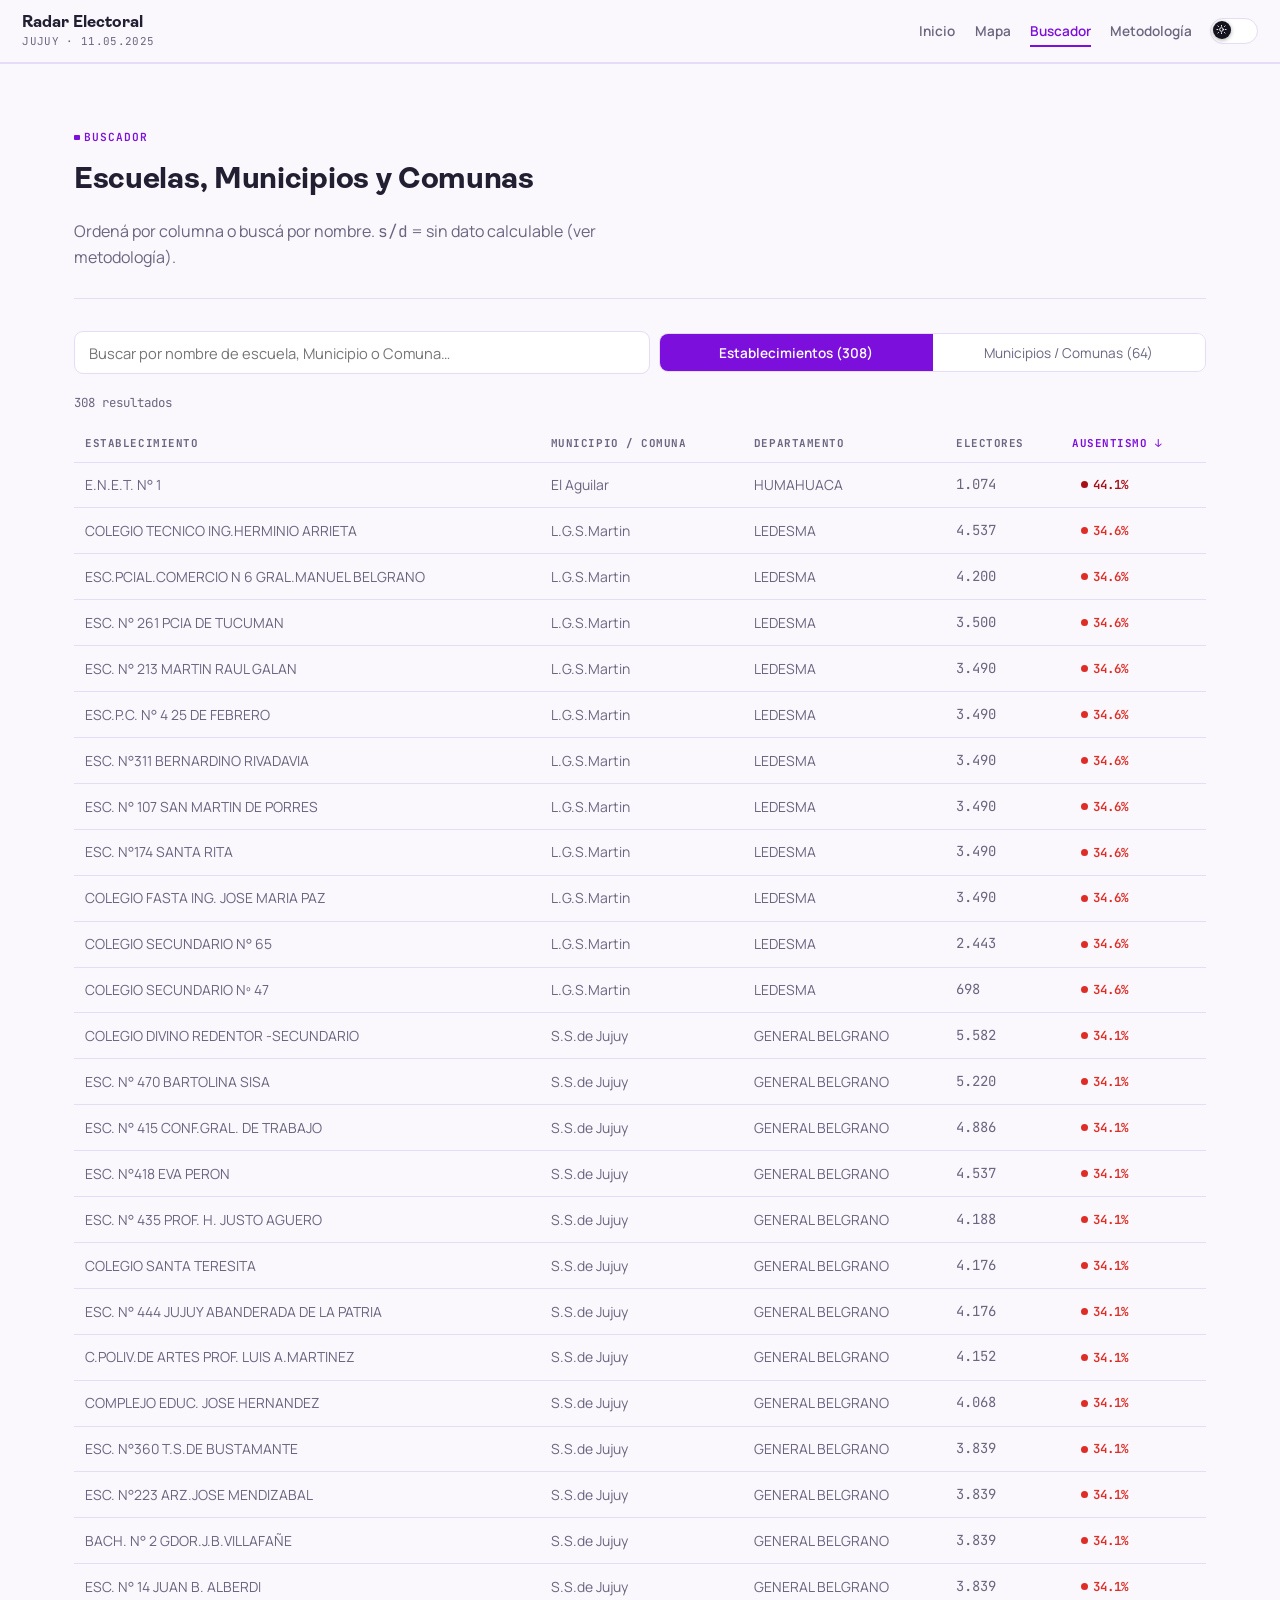
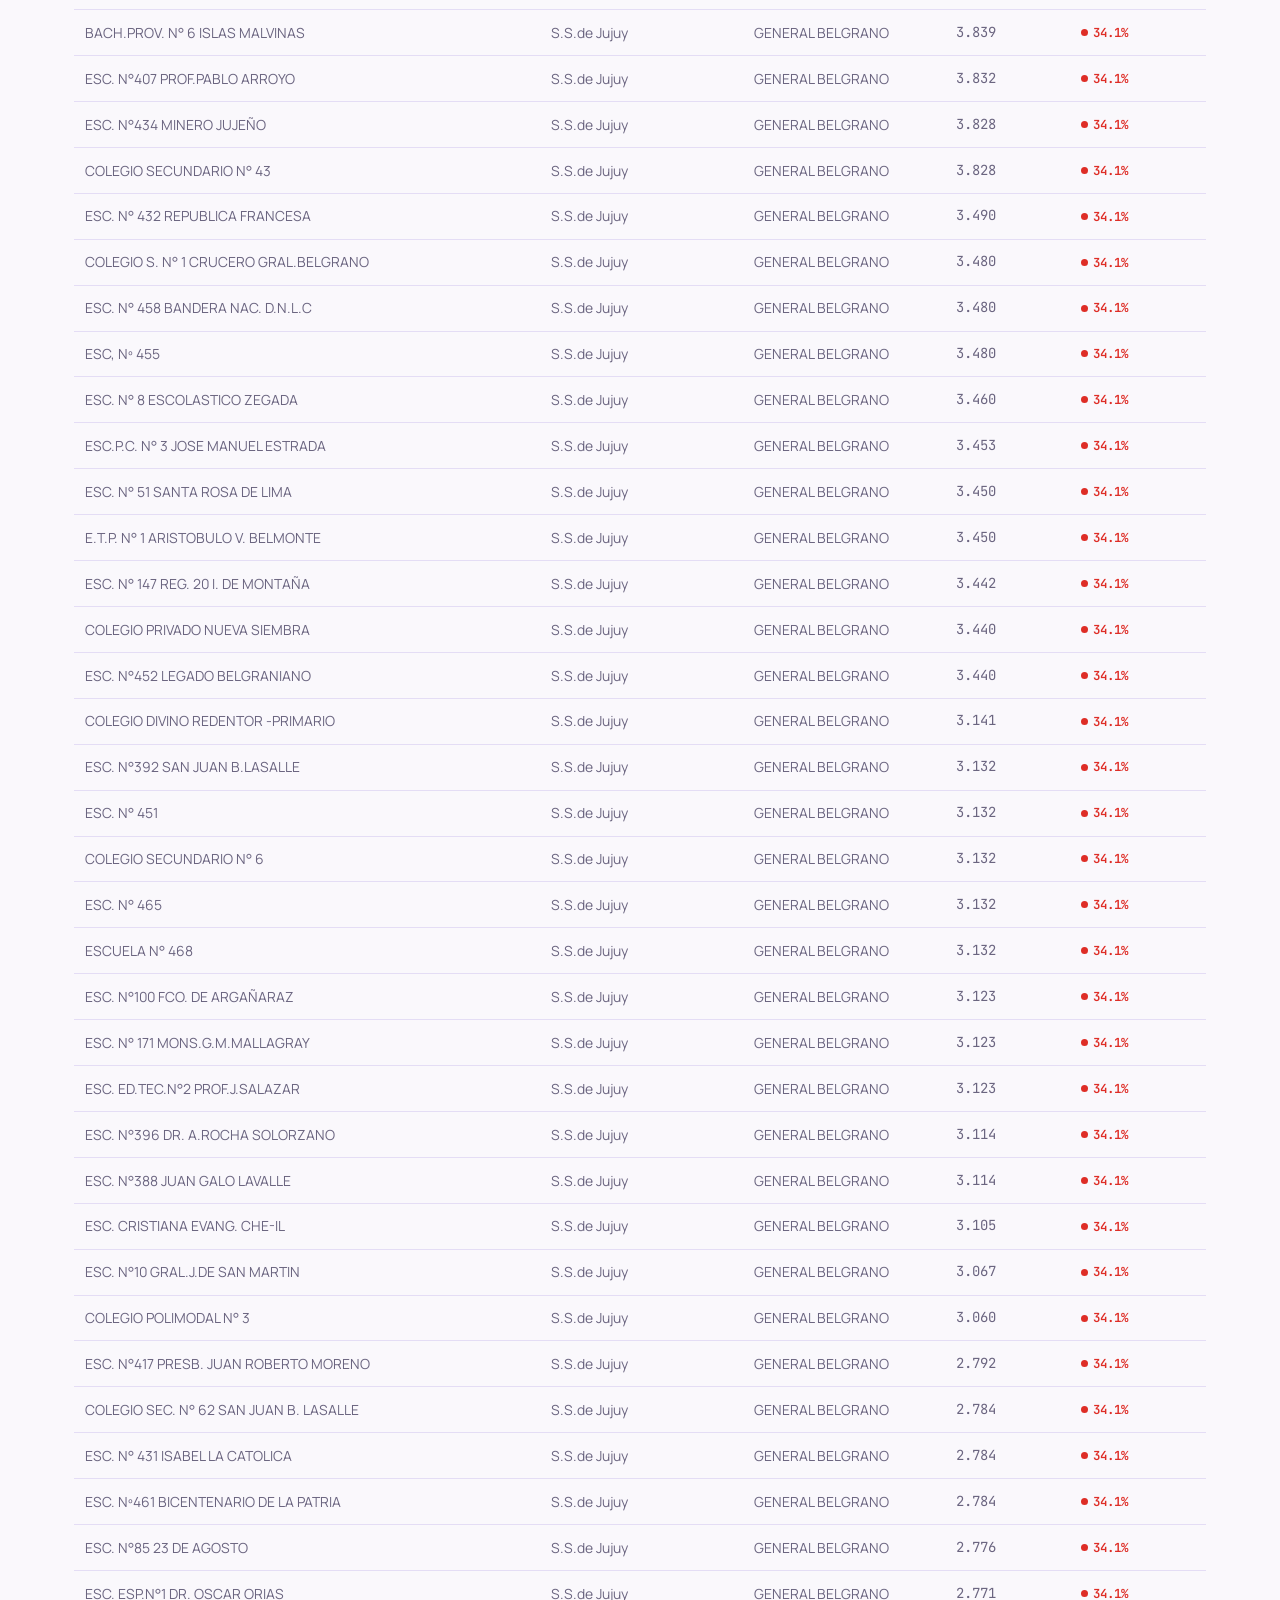
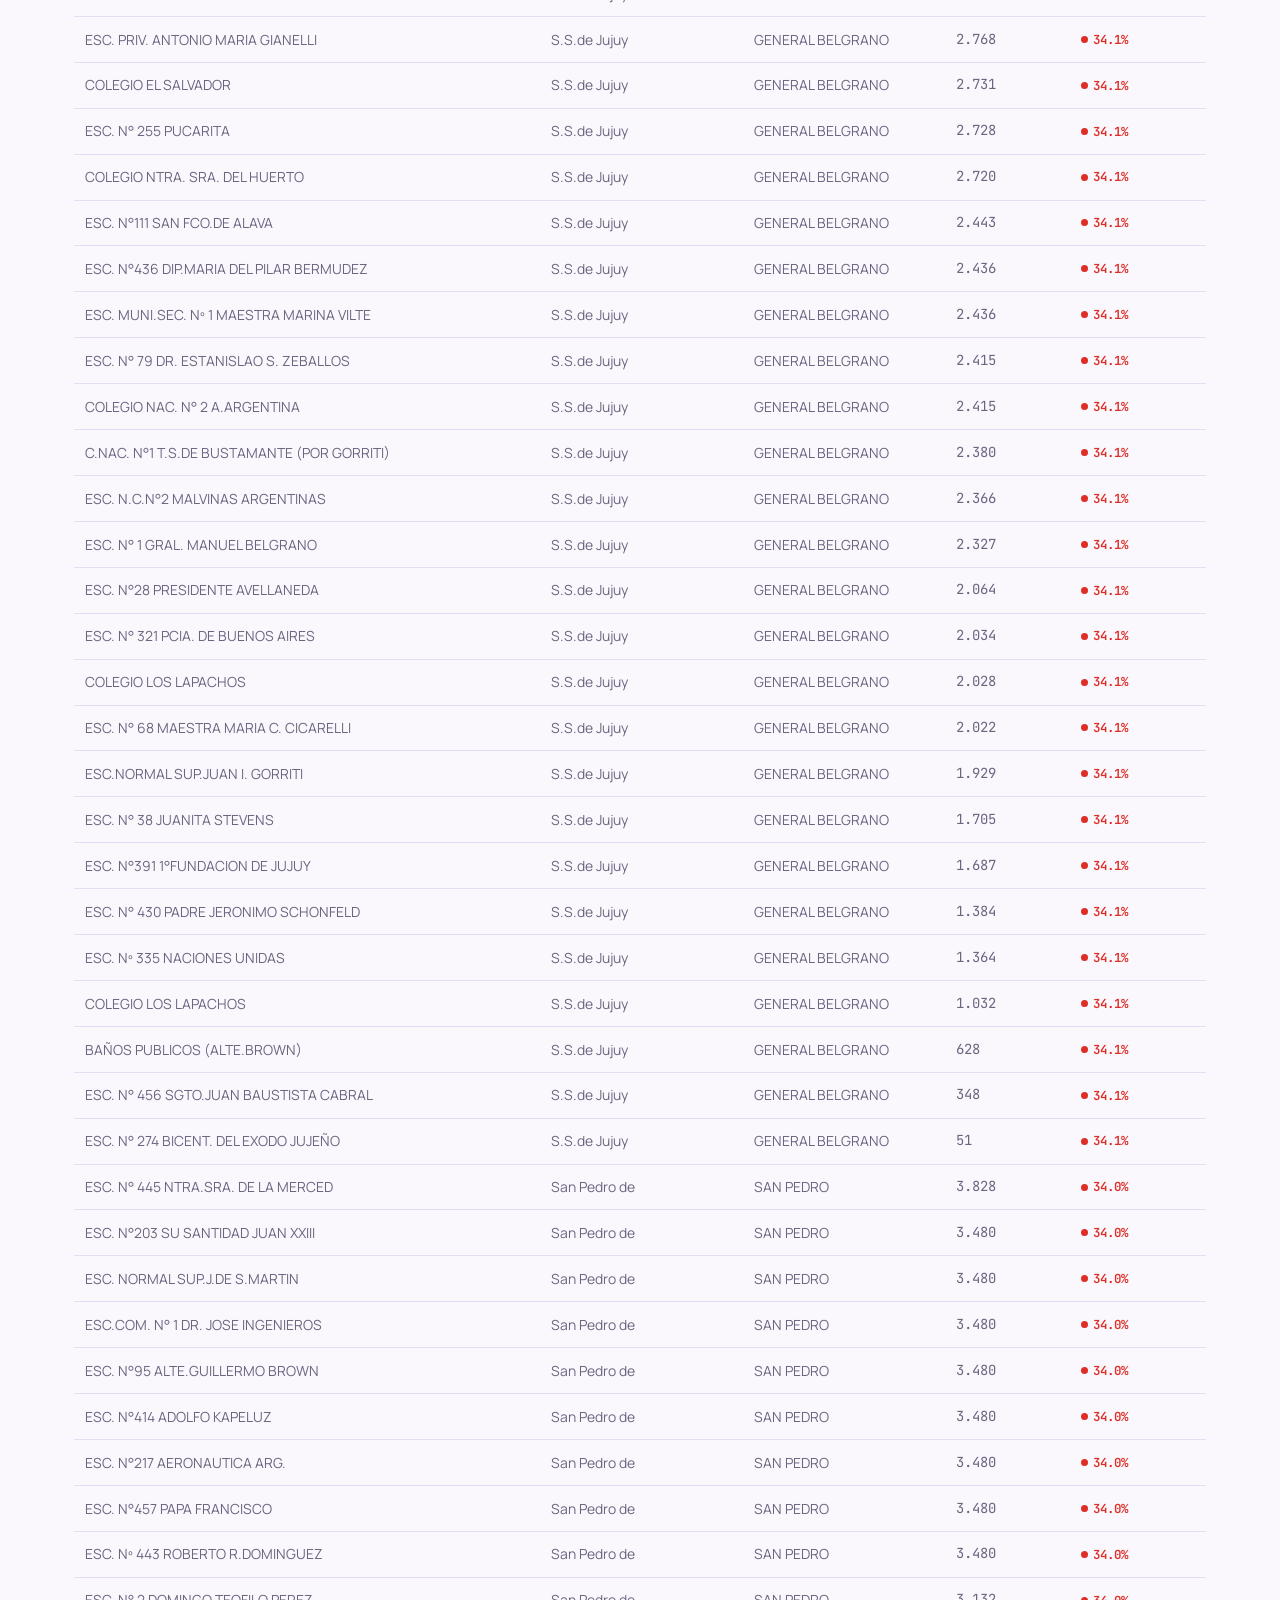
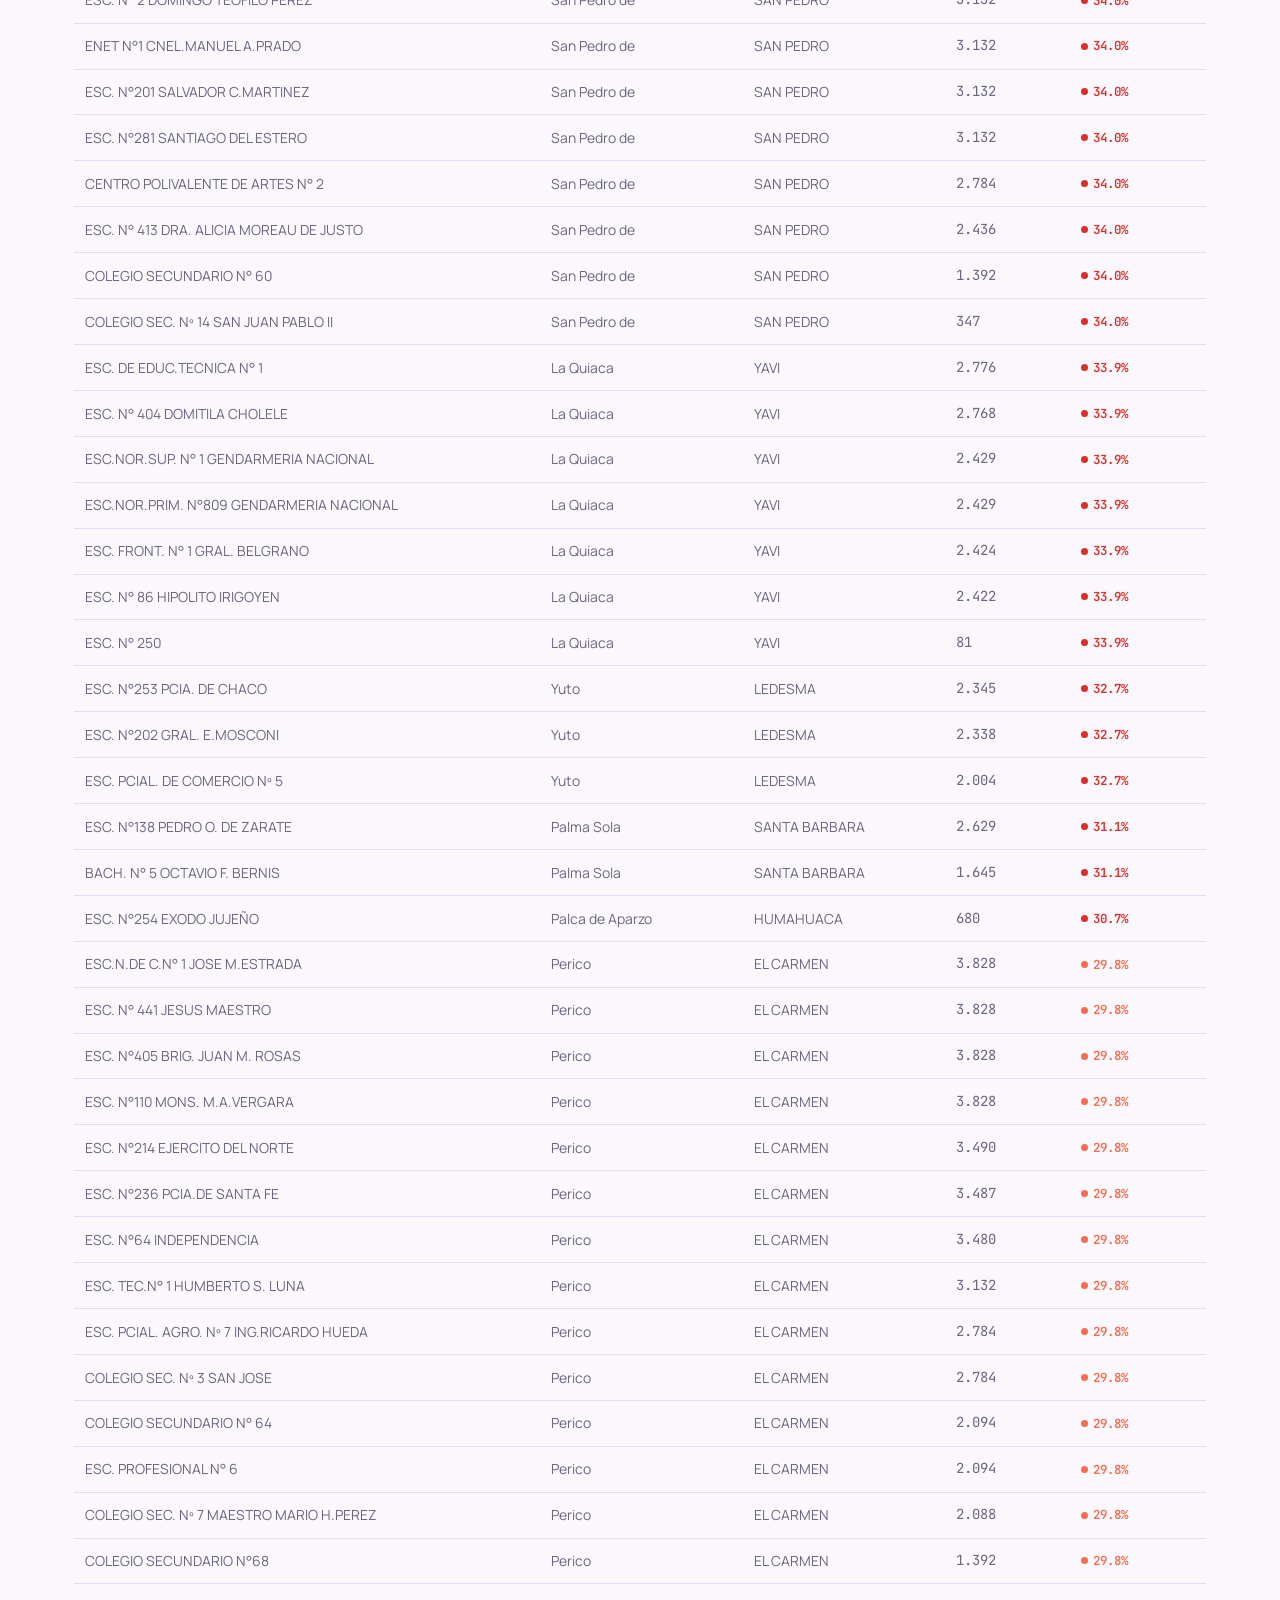
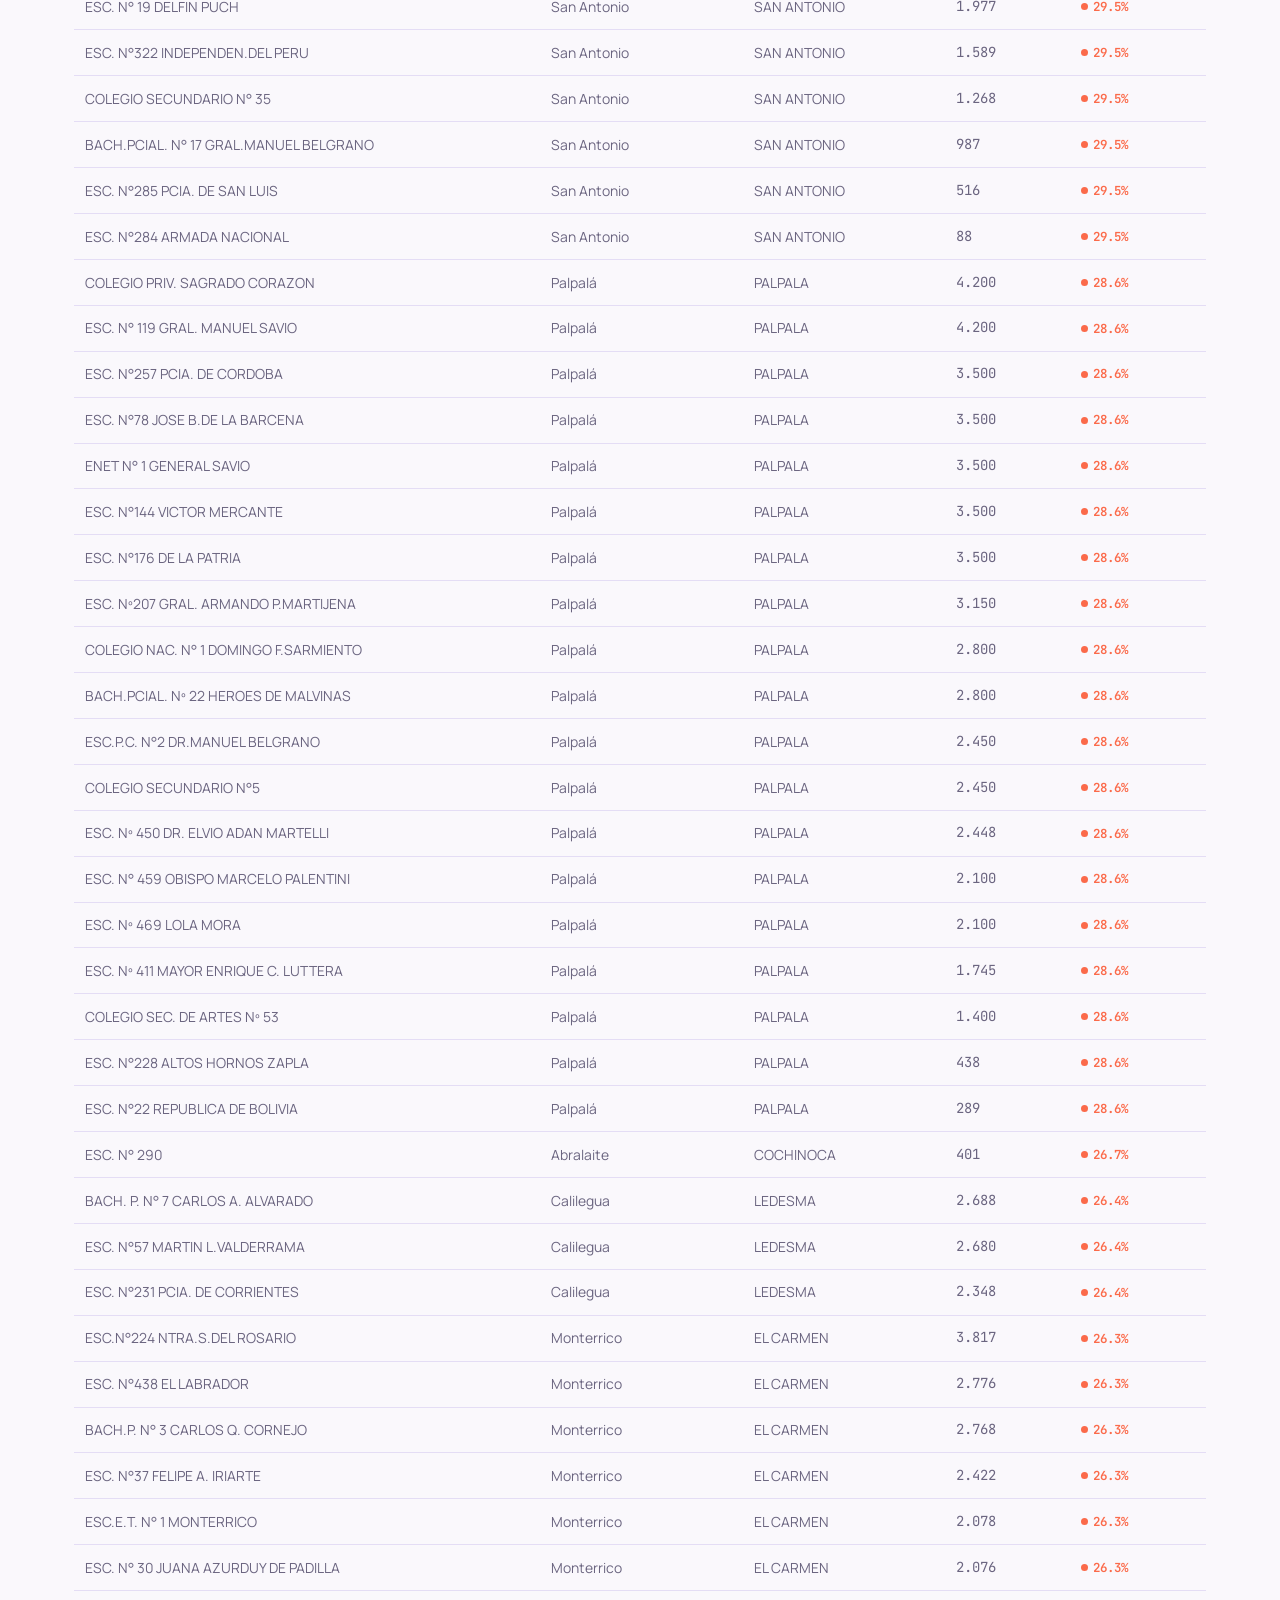
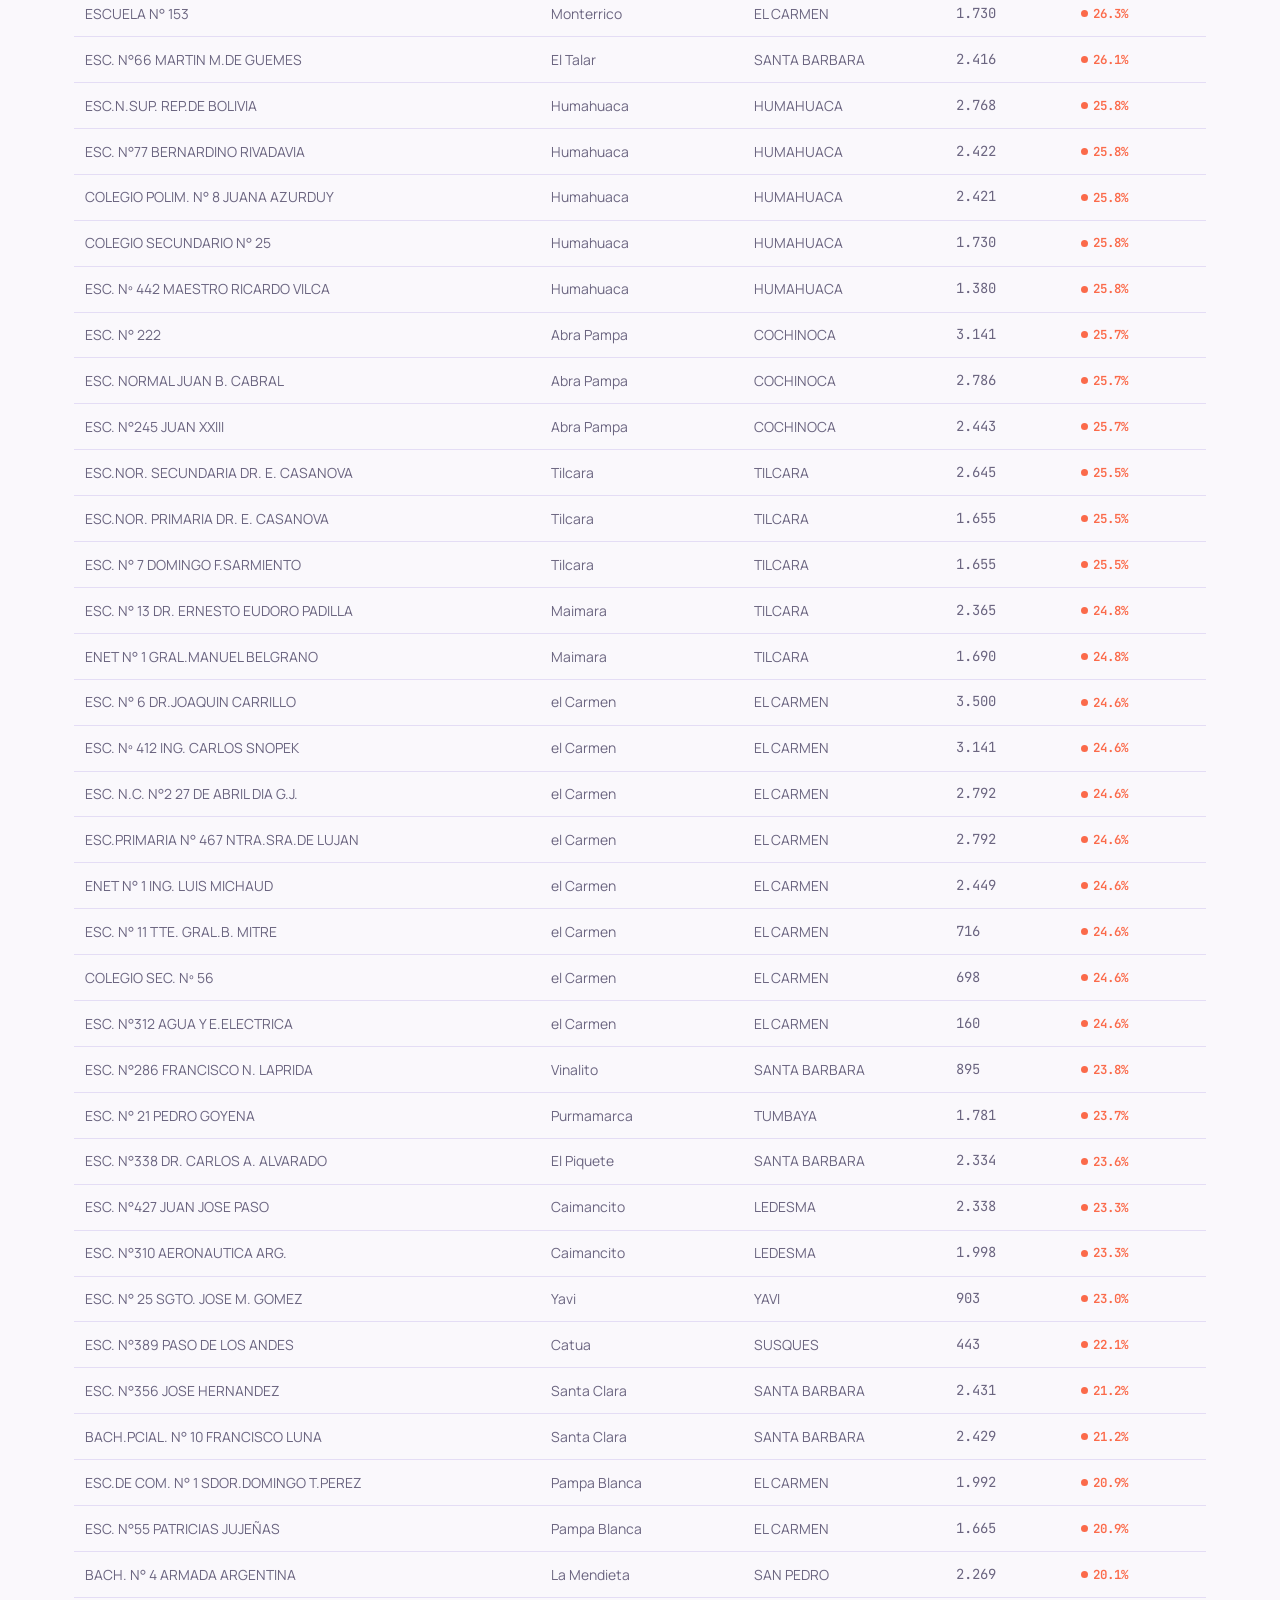
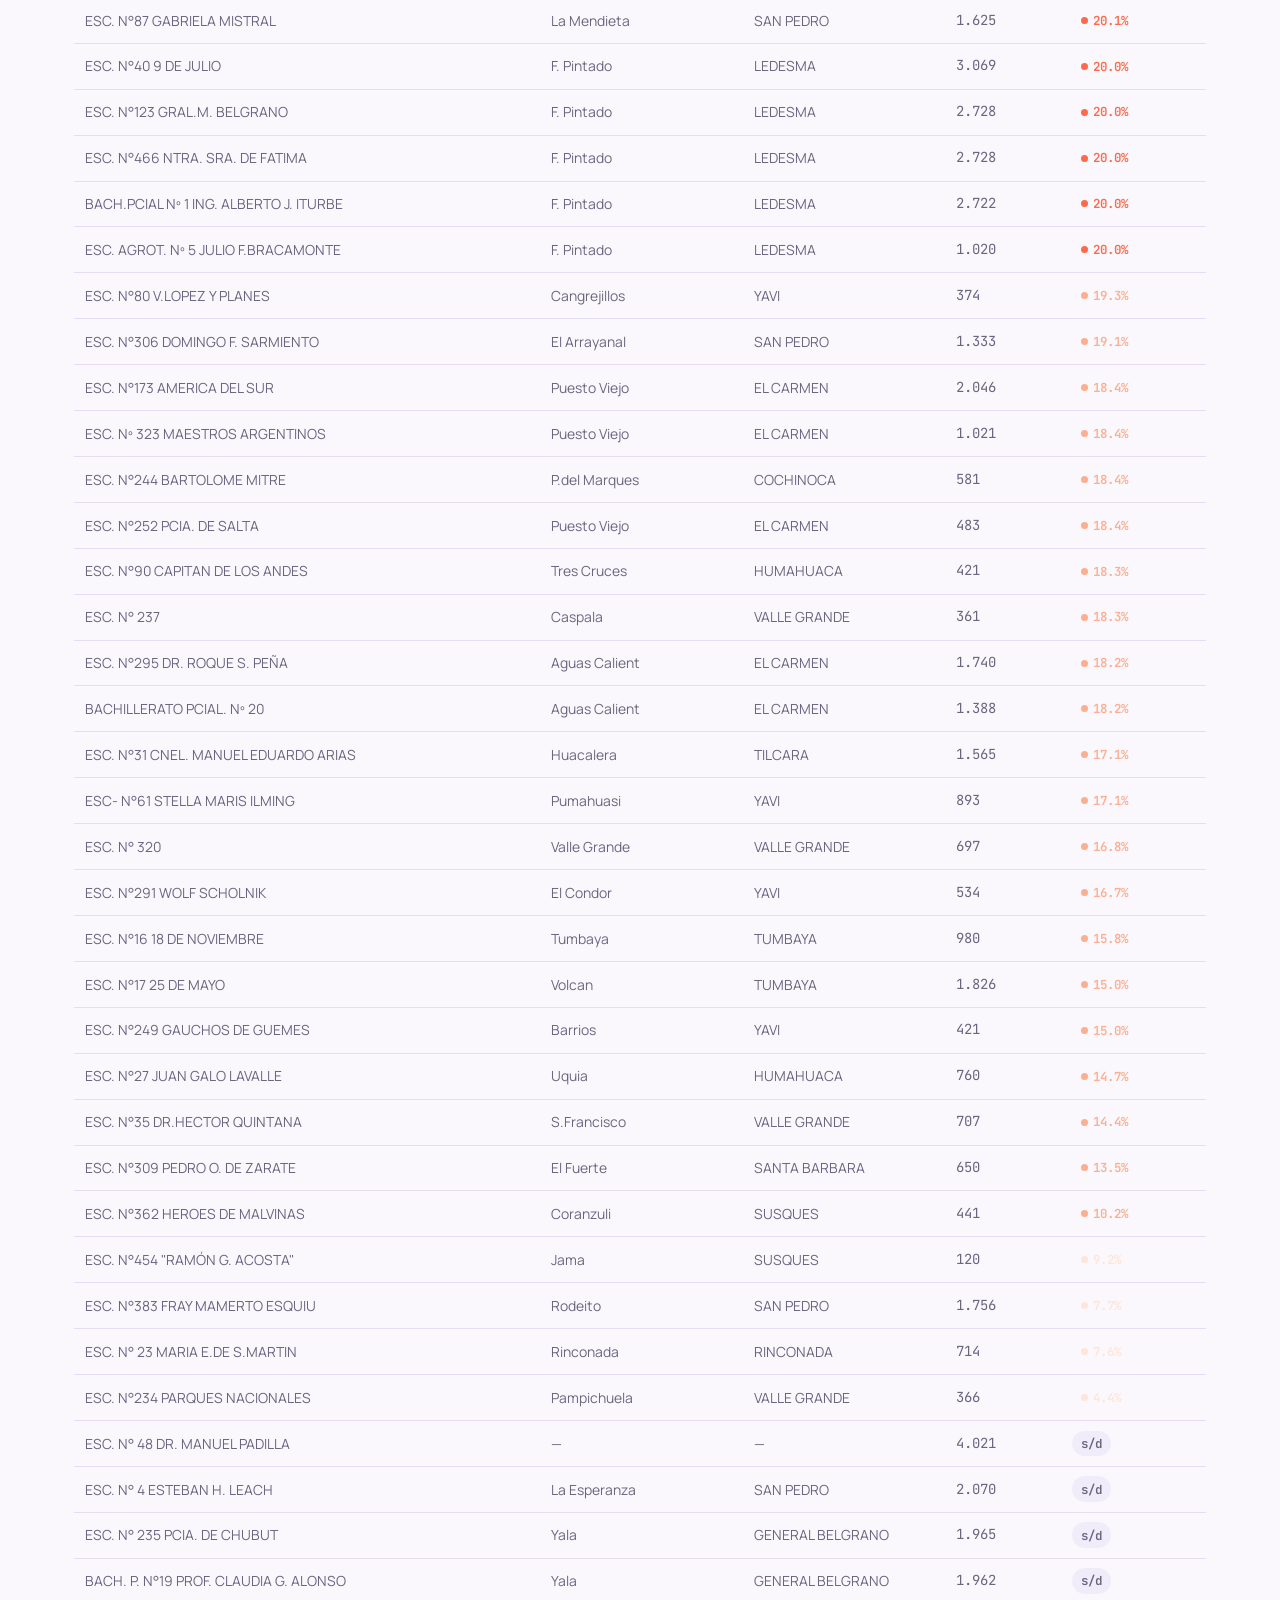
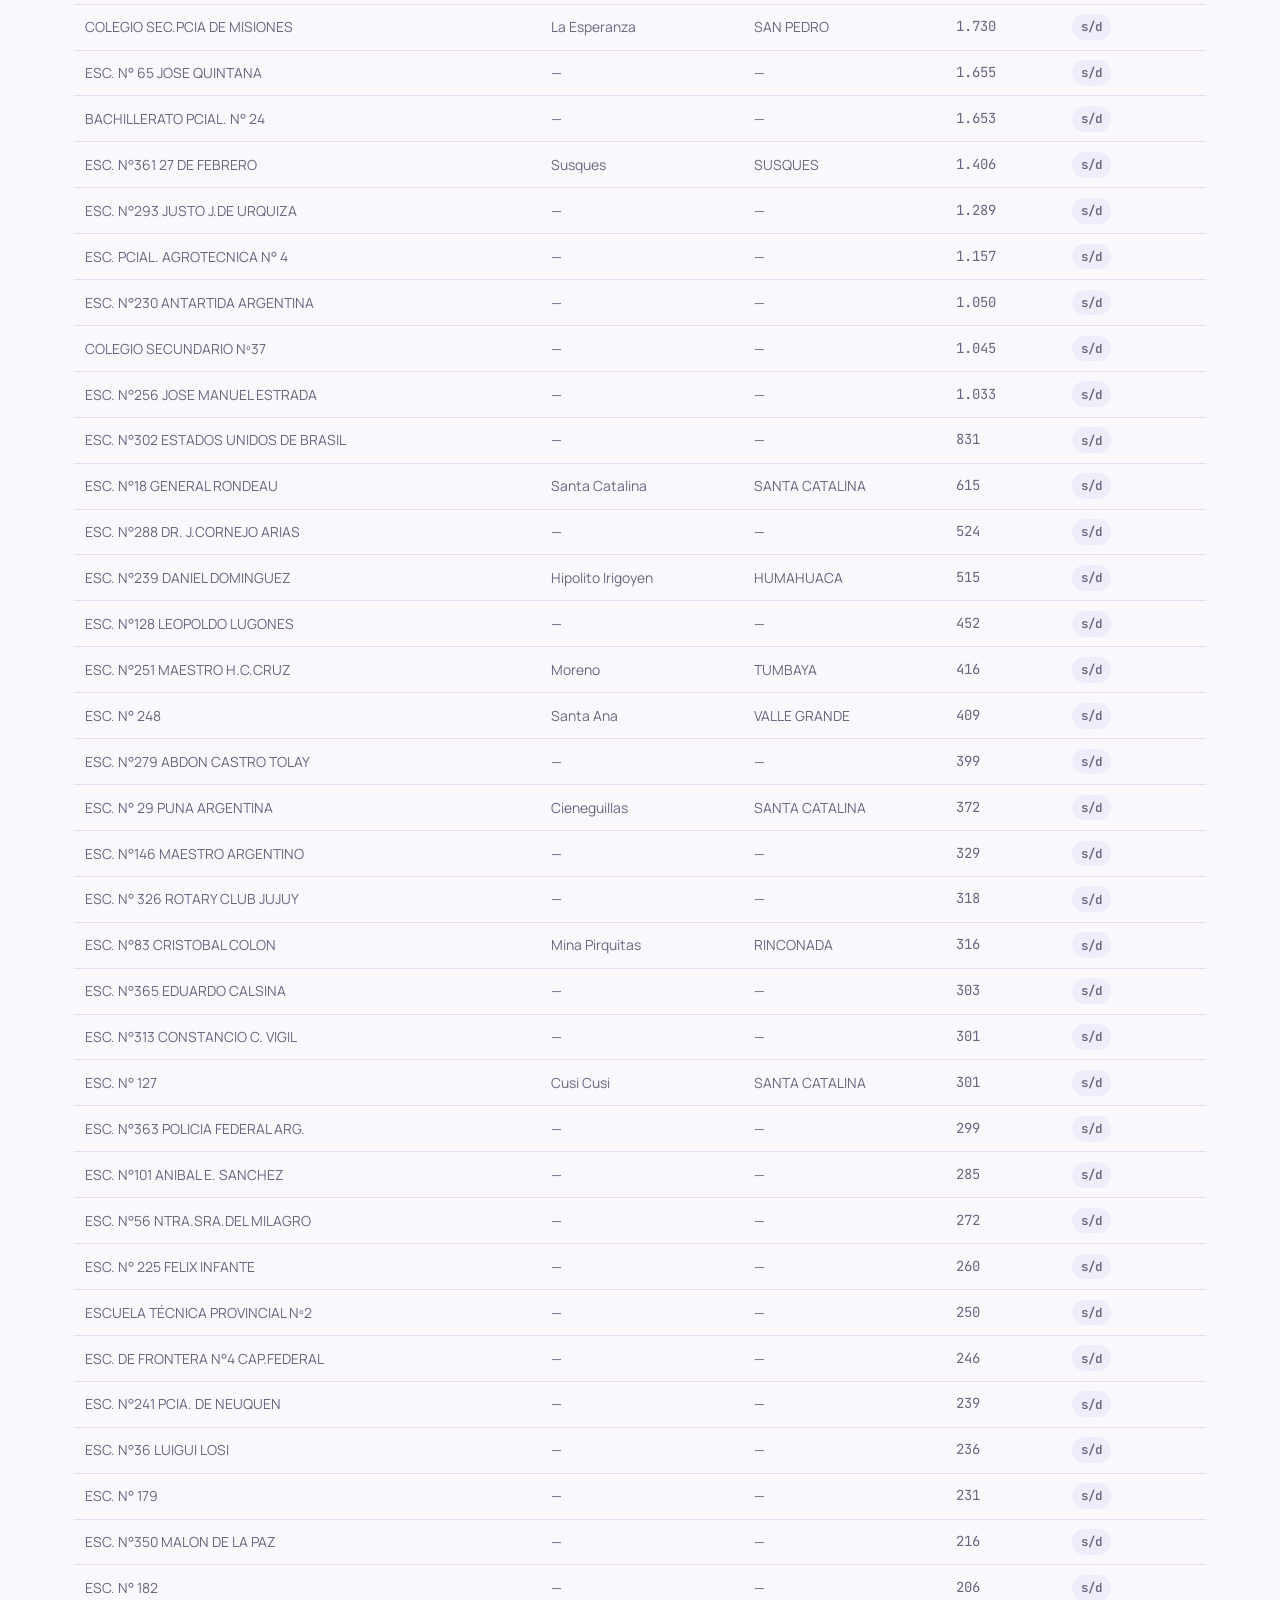
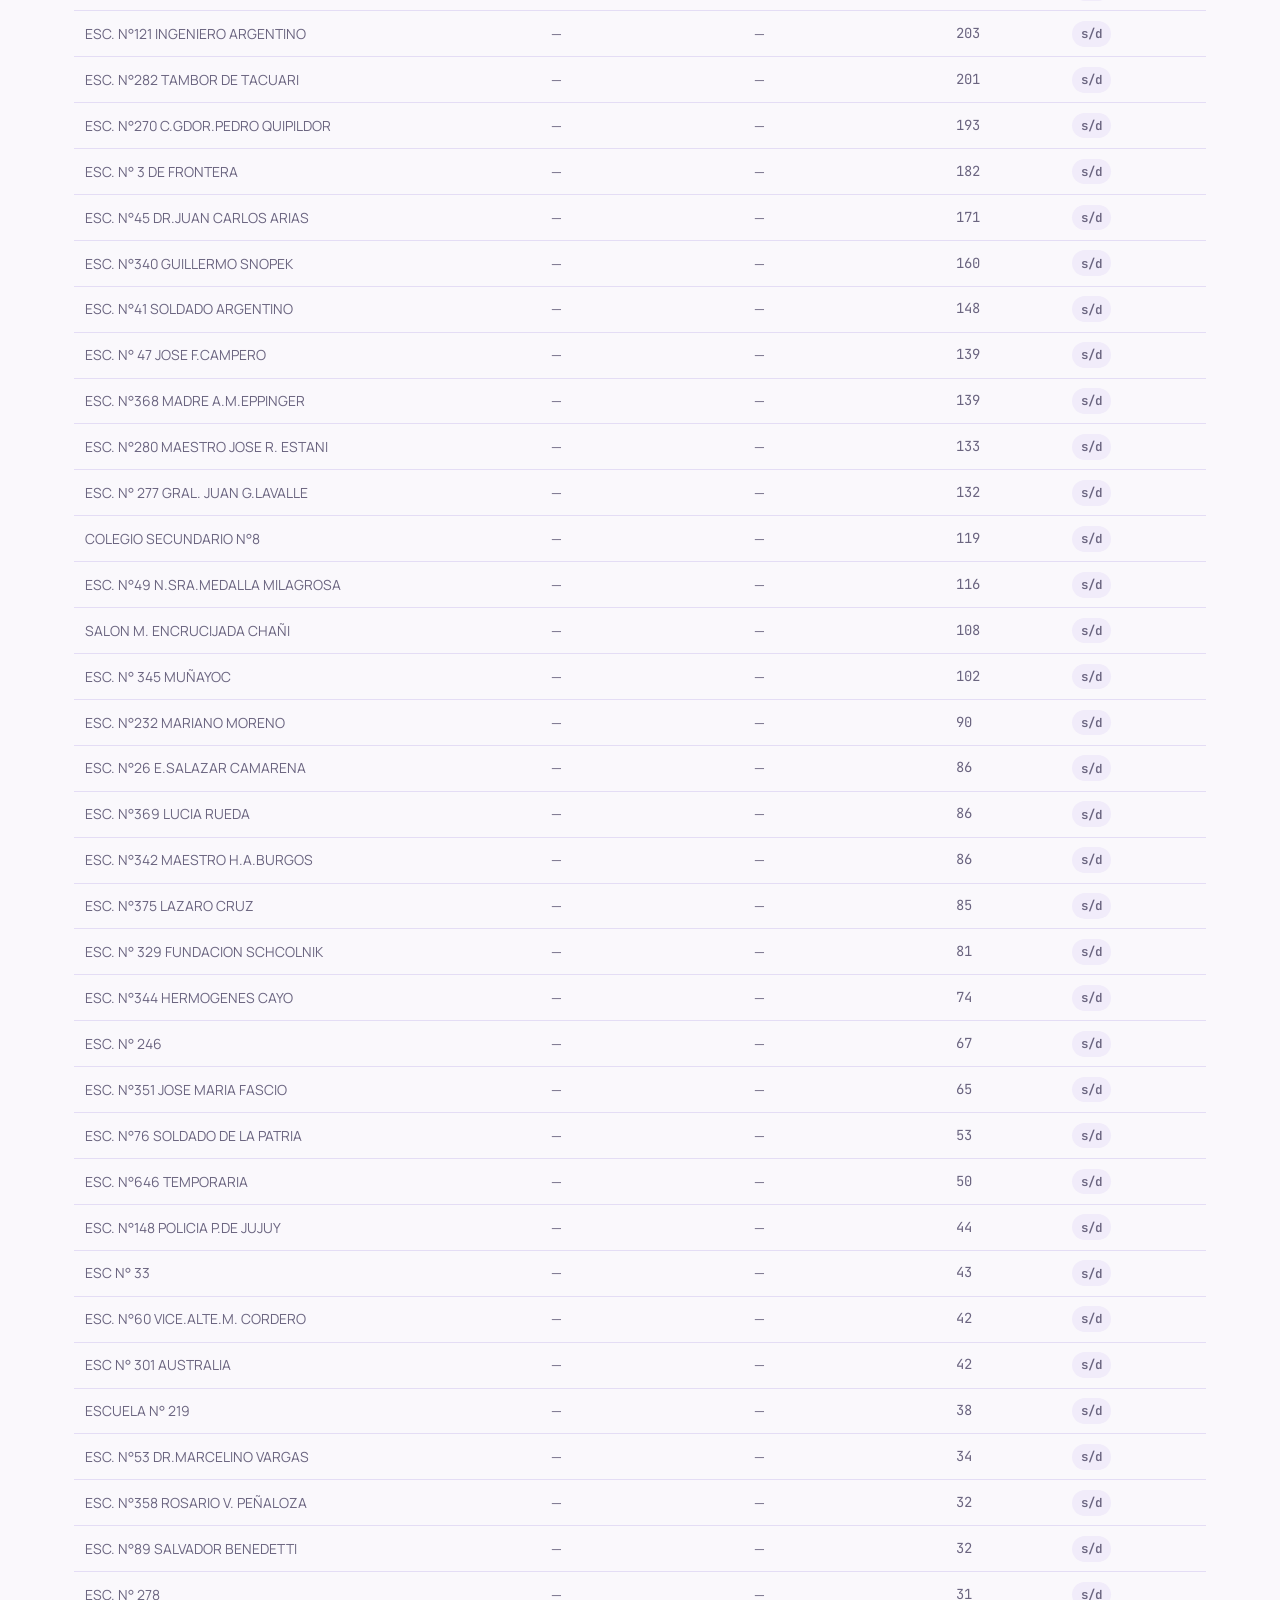
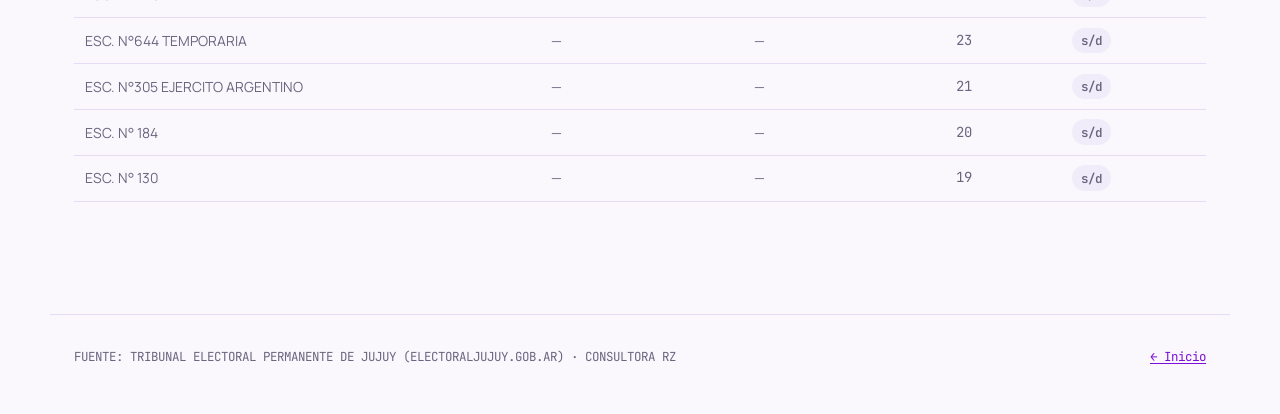
==== commit a55ebddd: "Responsive: comodo en celular, tablet y PC Header envuelve en pantallas chicas, la tabla del buscado" ====
--- a/buscador.html
+++ b/buscador.html
@@ -142,9 +142,9 @@
   tbody.innerHTML = rows.map((r,i)=>{
     return `<tr data-i="${i}">` + cols.map(c=>{
       let v = r[c.k];
-      if(c.k==='ausentismo') return `<td>${pill(v)}</td>`;
-      if(c.sort==='num') return `<td class="tabular">${v!=null ? v.toLocaleString('es-AR') : '—'}</td>`;
-      return `<td>${v||'—'}</td>`;
+      if(c.k==='ausentismo') return `<td data-label="${c.label}">${pill(v)}</td>`;
+      if(c.sort==='num') return `<td class="tabular" data-label="${c.label}">${v!=null ? v.toLocaleString('es-AR') : '—'}</td>`;
+      return `<td data-label="${c.label}">${v||'—'}</td>`;
     }).join('') + '</tr>';
   }).join('');
 }
@@ -156,6 +156,12 @@
   if(r.sin_geo) return 'Sin geocodificar';
   if(r.lat==null) return 'Sin ubicación';
   return r.approx ? 'Centroide de la localidad (aprox.)' : 'Dirección exacta';
+}
+
+function estAusentesTxt(r){
+  if(r.electores==null || r.ausentismo==null) return '—';
+  const ausentes = Math.round(r.electores * r.ausentismo / 100);
+  return `${ausentes.toLocaleString('es-AR')} de ${r.electores.toLocaleString('es-AR')} (${r.ausentismo.toFixed(1)}%)`;
 }
 
 function ausentesLine(muniRow){
@@ -171,12 +177,22 @@
     <button class="modal-close" id="modalClose" aria-label="Cerrar">✕</button>
     <h3>${esc(r.esc)}</h3>
     <div class="modal-sub">${esc(r.dir||'—')} · ${esc(r.loc||'—')}</div>
-    ${detailRow('Municipio / Comuna', esc(r.muni||'—'))}
-    ${detailRow('Departamento', esc(r.dpto||'—'))}
-    ${detailRow('Electores (esta escuela)', r.electores!=null ? r.electores.toLocaleString('es-AR') : '—')}
-    ${detailRow('Mesas', r.mesas!=null ? r.mesas : '—')}
-    ${detailRow('Ausentismo (zona)', ausTxt + ausentesLine(muniRow))}
-    ${detailRow('Precisión del punto', esc(precisionLabel(r)))}
+
+    <div class="subcard">
+      <h5>Este establecimiento</h5>
+      ${detailRow('Departamento', esc(r.dpto||'—'))}
+      ${detailRow('Electores (esta escuela)', r.electores!=null ? r.electores.toLocaleString('es-AR') : '—')}
+      ${detailRow('Mesas', r.mesas!=null ? r.mesas : '—')}
+      ${detailRow('No votaron (estimado)', estAusentesTxt(r))}
+      ${detailRow('Precisión del punto', esc(precisionLabel(r)))}
+    </div>
+
+    <div class="subcard">
+      <h5>Municipio / Comuna: ${esc(r.muni||'—')}</h5>
+      ${muniRow ? detailRow('Electores (zona)', muniRow.electores.toLocaleString('es-AR')) : ''}
+      ${muniRow ? detailRow('Votantes (zona)', muniRow.votantes!=null ? muniRow.votantes.toLocaleString('es-AR') : '—') : ''}
+      ${detailRow('Ausentismo (zona)', ausTxt + ausentesLine(muniRow))}
+    </div>
   `;
   const actions = [];
   if(r.lat!=null && r.lng!=null){
@@ -184,21 +200,33 @@
     actions.push(`<a href="https://www.google.com/maps/search/?api=1&query=${r.lat},${r.lng}" target="_blank" rel="noopener">Abrir en Google Maps ↗</a>`);
   }
   if(actions.length) html += `<div class="detail-actions">${actions.join('')}</div>`;
-  html += `<div class="detail-note">El ausentismo mostrado es el de su Municipio/Comuna — no es un dato propio de la escuela, cada establecimiento no reporta ausentismo individual.</div>`;
+  html += `<div class="detail-note">El % de ausentismo es el de su Municipio/Comuna (cada escuela no reporta resultado propio). "No votaron (estimado)" aplica ese mismo % a los electores de esta escuela — es una estimación, no un conteo real de esta escuela.</div>`;
   showModal(html);
 }
 
 function openMuniDetail(r){
   const ausTxt = r.ausentismo!=null ? pill(r.ausentismo) : '<span class="pill na">s/d</span>';
+  const escuelas = state.data.est.filter(e=>e.muni===r.nombre);
+  state.lastMuniEscuelas = escuelas;
   let html = `
     <button class="modal-close" id="modalClose" aria-label="Cerrar">✕</button>
     <h3>${esc(r.nombre)}</h3>
     <div class="modal-sub">${esc(r.tipo||'—')} · ${esc(r.departamento||'—')}</div>
-    ${detailRow('Mesas', r.mesas!=null ? r.mesas : '—')}
-    ${detailRow('Cobertura de mesas', r.cobertura!=null ? r.cobertura.toFixed(1)+'%' : '—')}
-    ${detailRow('Electores', r.electores!=null ? r.electores.toLocaleString('es-AR') : '—')}
-    ${detailRow('Votantes', r.votantes!=null ? r.votantes.toLocaleString('es-AR') : '—')}
-    ${detailRow('Ausentismo', ausTxt + ausentesLine(r))}
+
+    <div class="subcard">
+      <h5>Este Municipio / Comuna</h5>
+      ${detailRow('Mesas', r.mesas!=null ? r.mesas : '—')}
+      ${detailRow('Cobertura de mesas', r.cobertura!=null ? r.cobertura.toFixed(1)+'%' : '—')}
+      ${detailRow('Electores', r.electores!=null ? r.electores.toLocaleString('es-AR') : '—')}
+      ${detailRow('Votantes', r.votantes!=null ? r.votantes.toLocaleString('es-AR') : '—')}
+      ${detailRow('Ausentismo', ausTxt + ausentesLine(r))}
+    </div>
+
+    ${escuelas.length ? `
+    <div class="subcard">
+      <h5>Establecimientos en esta zona (${escuelas.length}) — click para ver el detalle</h5>
+      ${escuelas.map((e,i)=>`<div class="detail-row detail-row-link" data-muni-esc-i="${i}"><span>${esc(e.esc)}</span><span>${e.electores!=null?e.electores.toLocaleString('es-AR'):'—'} electores</span></div>`).join('')}
+    </div>` : ''}
   `;
   if(r.nota) html += `<div class="detail-note">${esc(r.nota)}</div>`;
   showModal(html);
@@ -209,6 +237,11 @@
   document.getElementById('modalOverlay').hidden = false;
   document.getElementById('modalClose').addEventListener('click', closeModal);
 }
+document.getElementById('modalCard').addEventListener('click', e=>{
+  const row = e.target.closest('[data-muni-esc-i]'); if(!row) return;
+  const escRow = state.lastMuniEscuelas[Number(row.dataset.muniEscI)];
+  if(escRow) openEstDetail(escRow);
+});
 function closeModal(){ document.getElementById('modalOverlay').hidden = true; }
 document.getElementById('modalOverlay').addEventListener('click', e=>{
   if(e.target.id === 'modalOverlay') closeModal();
--- a/style.css
+++ b/style.css
@@ -61,7 +61,7 @@
 .reveal.active{opacity:1;transform:translateY(0)}
 
 /* ---------- header / nav ---------- */
-.site-header{display:flex;align-items:center;justify-content:space-between;gap:1rem;padding:.9rem 1.4rem;border-bottom:1px solid var(--border);position:sticky;top:0;z-index:40;background:var(--paper);box-shadow:0 1px 0 var(--border)}
+.site-header{display:flex;align-items:center;justify-content:space-between;gap:1rem;padding:.9rem 1.4rem;border-bottom:1px solid var(--border);position:sticky;top:0;z-index:40;background:var(--paper);box-shadow:0 1px 0 var(--border);flex-wrap:wrap}
 .brand{display:flex;flex-direction:column;line-height:1.15;gap:.1rem}
 .brand .word{font-family:'Ambit','Unbounded',sans-serif;font-weight:700;font-size:1.02rem;color:var(--ink)}
 .brand .sub{font-family:'JetBrains Mono',monospace;font-size:.68rem;color:var(--muted);letter-spacing:.03em}
@@ -134,12 +134,23 @@
 .pill .dot{width:7px;height:7px;border-radius:50%}
 .pill.na{color:var(--muted);background:var(--surface-2)}
 
+@media (max-width:640px){
+  #tbl, #tbl thead, #tbl tbody, #tbl tr, #tbl td{display:block;width:100%}
+  #tbl thead{display:none}
+  #tbl tbody tr{border:1px solid var(--border);border-radius:12px;margin-bottom:.7rem;padding:.2rem .9rem;background:var(--surface)}
+  #tbl tbody tr:hover td{background:transparent}
+  #tbl tbody td{display:flex;justify-content:space-between;align-items:center;gap:.8rem;border-top:1px solid var(--border);border-bottom:none;padding:.55rem 0;text-align:right}
+  #tbl tbody td:first-child{border-top:none;font-weight:700;color:var(--ink)}
+  #tbl tbody td::before{content:attr(data-label);color:var(--muted);font-family:'JetBrains Mono',monospace;font-size:.66rem;text-transform:uppercase;letter-spacing:.04em;text-align:left;flex:none}
+  #tbl tbody td:first-child::before{content:none}
+}
+
 /* ---------- search ---------- */
 .searchbar{display:flex;gap:.6rem;margin-bottom:1.2rem;flex-wrap:wrap;align-items:center}
 input[type=search],input[type=text]{background:var(--surface);border:1px solid var(--border);color:var(--ink);padding:.65rem .9rem;border-radius:9px;font-size:.92rem;font-family:inherit;flex:1;min-width:220px}
 input[type=search]:focus,input[type=text]:focus{outline:2px solid var(--accent);outline-offset:1px}
-.toggle-group{display:flex;border:1px solid var(--border);border-radius:9px;overflow:hidden}
-.toggle-group button{background:var(--surface);color:var(--muted);border:none;padding:.6rem 1rem;font-size:.85rem;cursor:pointer;font-family:inherit}
+.toggle-group{display:flex;border:1px solid var(--border);border-radius:9px;overflow:hidden;flex:1;min-width:220px}
+.toggle-group button{background:var(--surface);color:var(--muted);border:none;padding:.6rem 1rem;font-size:.85rem;cursor:pointer;font-family:inherit;flex:1;white-space:nowrap}
 .toggle-group button.active{background:var(--purple);color:#fff;font-weight:600}
 .count-note{font-family:'JetBrains Mono',monospace;color:var(--muted);font-size:.78rem;margin-bottom:.8rem}
 
@@ -153,6 +164,19 @@
 .detail-row{display:flex;justify-content:space-between;gap:1rem;padding:.55rem 0;border-top:1px solid var(--border);font-size:.88rem}
 .detail-row span:first-child{color:var(--muted)}
 .detail-row span:last-child{color:var(--ink);font-weight:600;text-align:right}
+.subcard{background:var(--surface-2);border:1px solid var(--border);border-radius:12px;padding:.9rem 1rem;margin-top:1rem}
+.subcard h5{font-family:'JetBrains Mono',monospace;font-size:.68rem;text-transform:uppercase;letter-spacing:.05em;color:var(--muted);margin:0 0 .3rem}
+.subcard .detail-row{padding:.45rem 0}
+.subcard .detail-row:first-child{border-top:none}
+.detail-row-link{cursor:pointer}
+.detail-row-link:hover span{color:var(--accent)}
+@media (max-width:480px){
+  .modal-overlay{padding:0;align-items:flex-end}
+  .modal-card{max-width:100%;max-height:92vh;border-radius:18px 18px 0 0;padding:1.2rem}
+  .modal-card h3{font-size:1.1rem;padding-right:2.4rem}
+  .detail-row{font-size:.85rem}
+  .detail-row-link span{white-space:normal}
+}
 .detail-note{margin-top:1rem;padding:.8rem .9rem;background:var(--surface-2);border-radius:10px;color:var(--muted);font-size:.82rem}
 .detail-actions{display:flex;gap:.6rem;margin-top:1.2rem;flex-wrap:wrap}
 .detail-actions a{font-size:.82rem;font-weight:600;padding:.55rem .9rem;border-radius:9px;border:1px solid var(--border);color:var(--ink);text-decoration:none;background:var(--surface-2)}
@@ -162,6 +186,7 @@
 .map-layout{display:grid;grid-template-columns:1fr 300px;gap:1.2rem;align-items:start}
 @media (max-width:900px){.map-layout{grid-template-columns:1fr}}
 #mapwrap{position:relative;background:var(--surface);border:1px solid var(--border);border-radius:16px;overflow:hidden;height:74vh;min-height:480px;box-shadow:var(--shadow)}
+@media (max-width:480px){#mapwrap{height:60vh;min-height:360px}}
 #gmap{width:100%;height:100%}
 .sidepanel{background:var(--surface);border:1px solid var(--border);border-radius:16px;padding:1.2rem;box-shadow:var(--shadow)}
 .sidepanel h4{font-family:'JetBrains Mono',monospace;font-size:.7rem;text-transform:uppercase;letter-spacing:.05em;color:var(--muted);margin-bottom:.7rem}
@@ -193,3 +218,10 @@
   .site-nav ul{gap:.8rem}
   .site-nav a{font-size:.78rem}
 }
+@media (max-width:480px){
+  .site-header{padding:.7rem 1rem;gap:.5rem}
+  .site-nav{order:3;width:100%;justify-content:space-between}
+  .site-nav ul{gap:0;justify-content:space-between;width:100%}
+  main{padding:1.6rem 1rem 3rem}
+  .hero h1{font-size:1.5rem}
+}
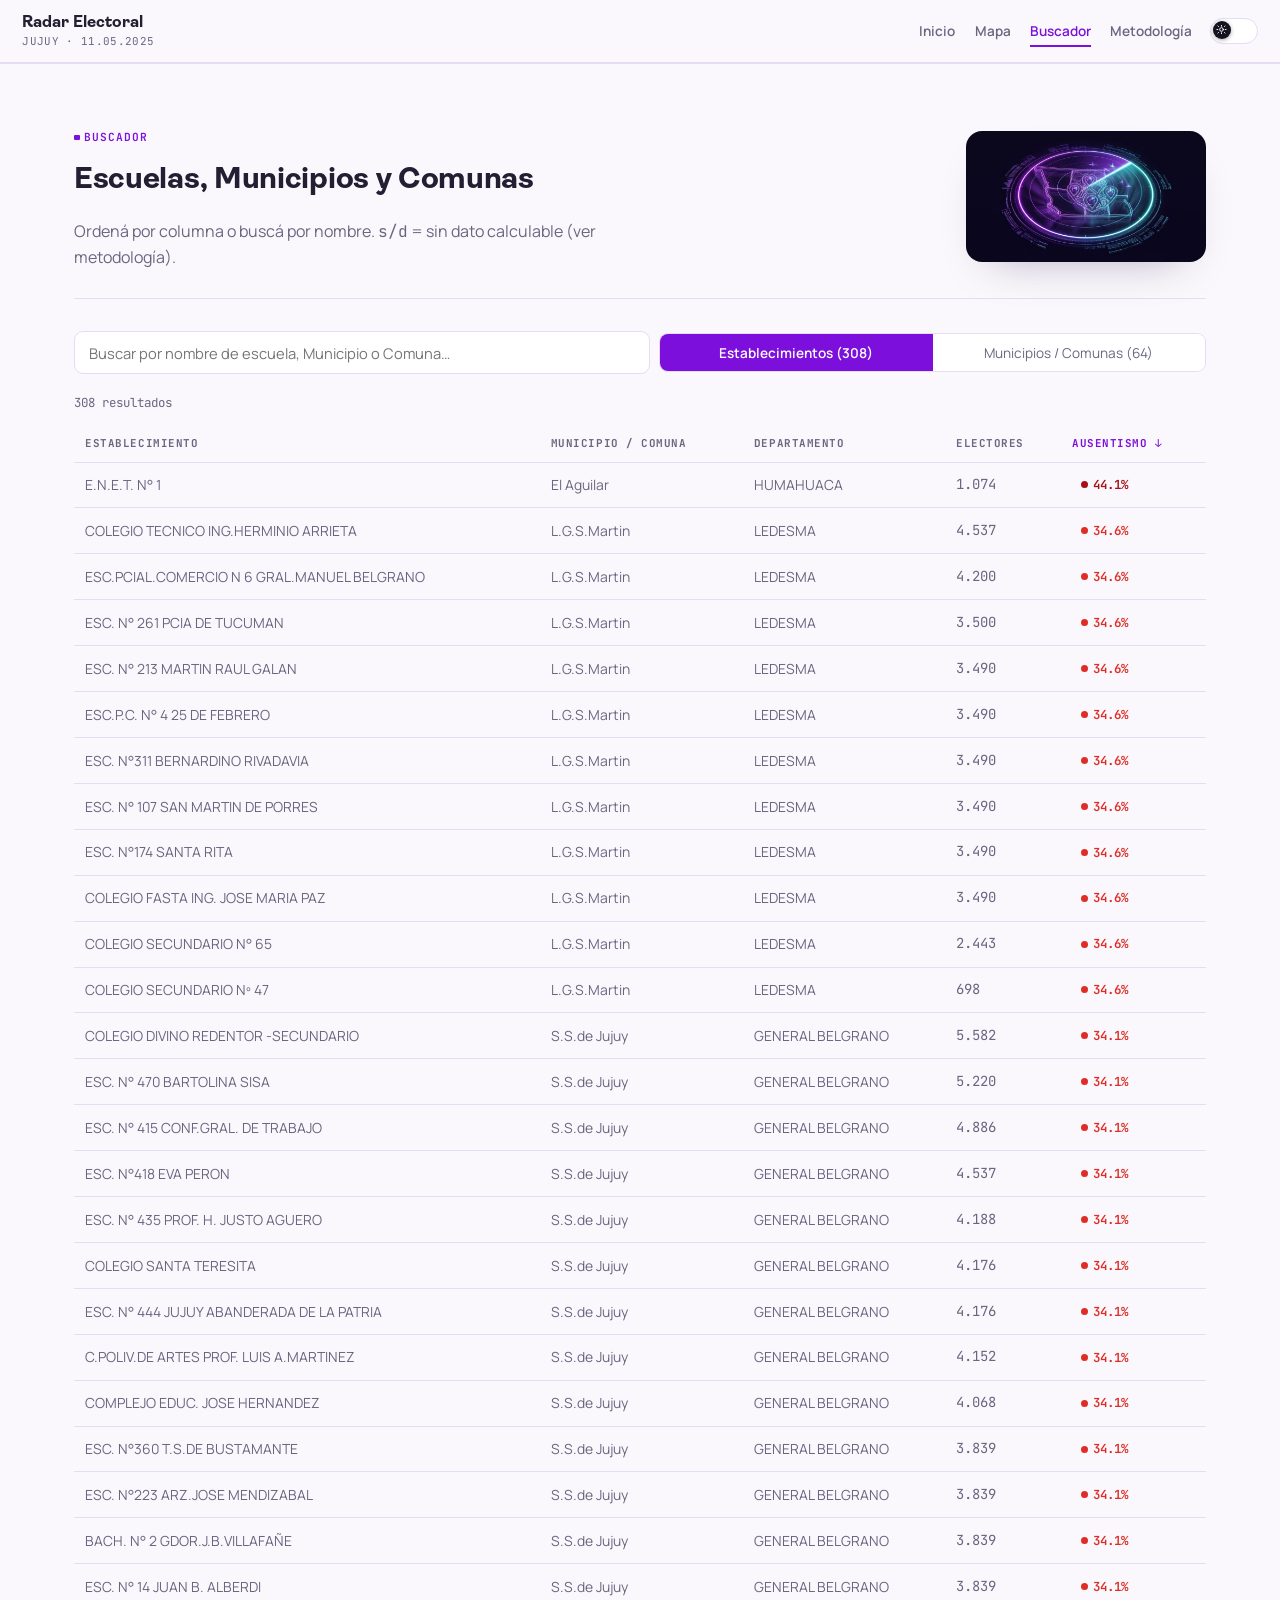
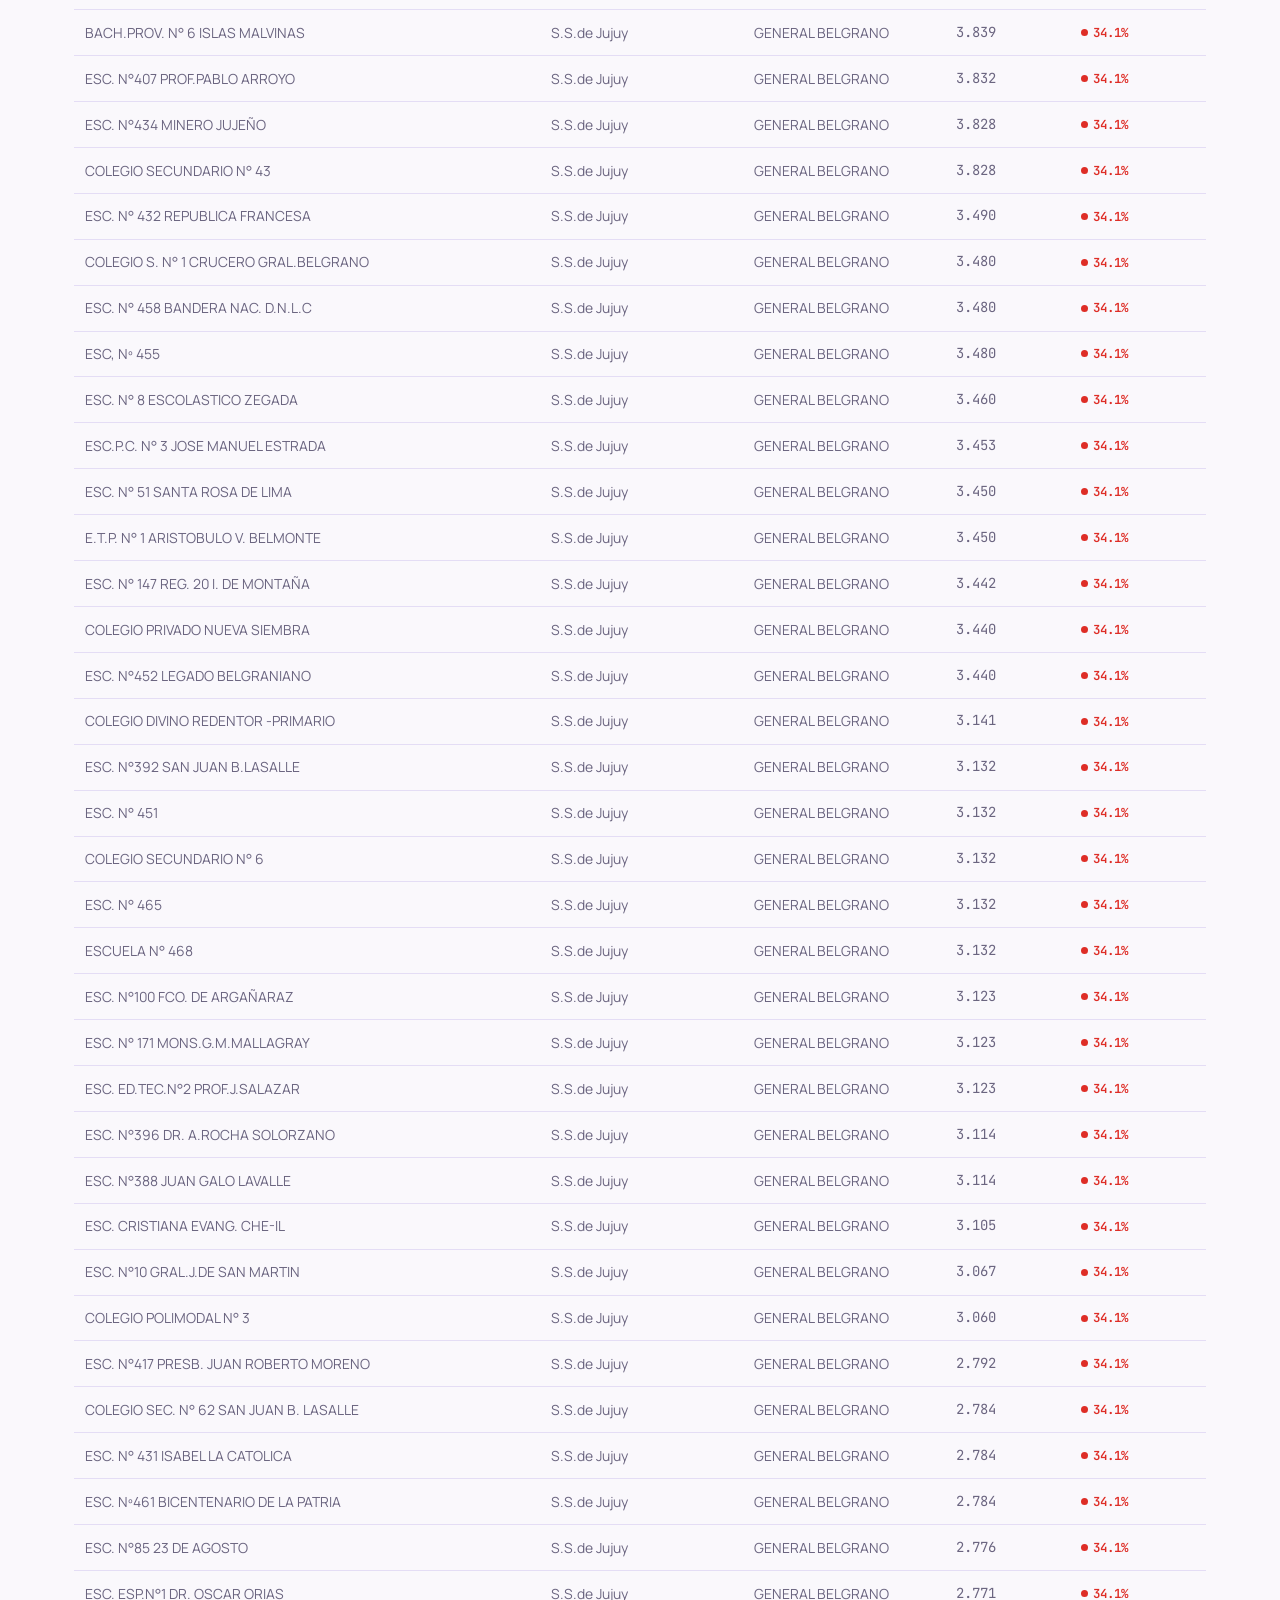
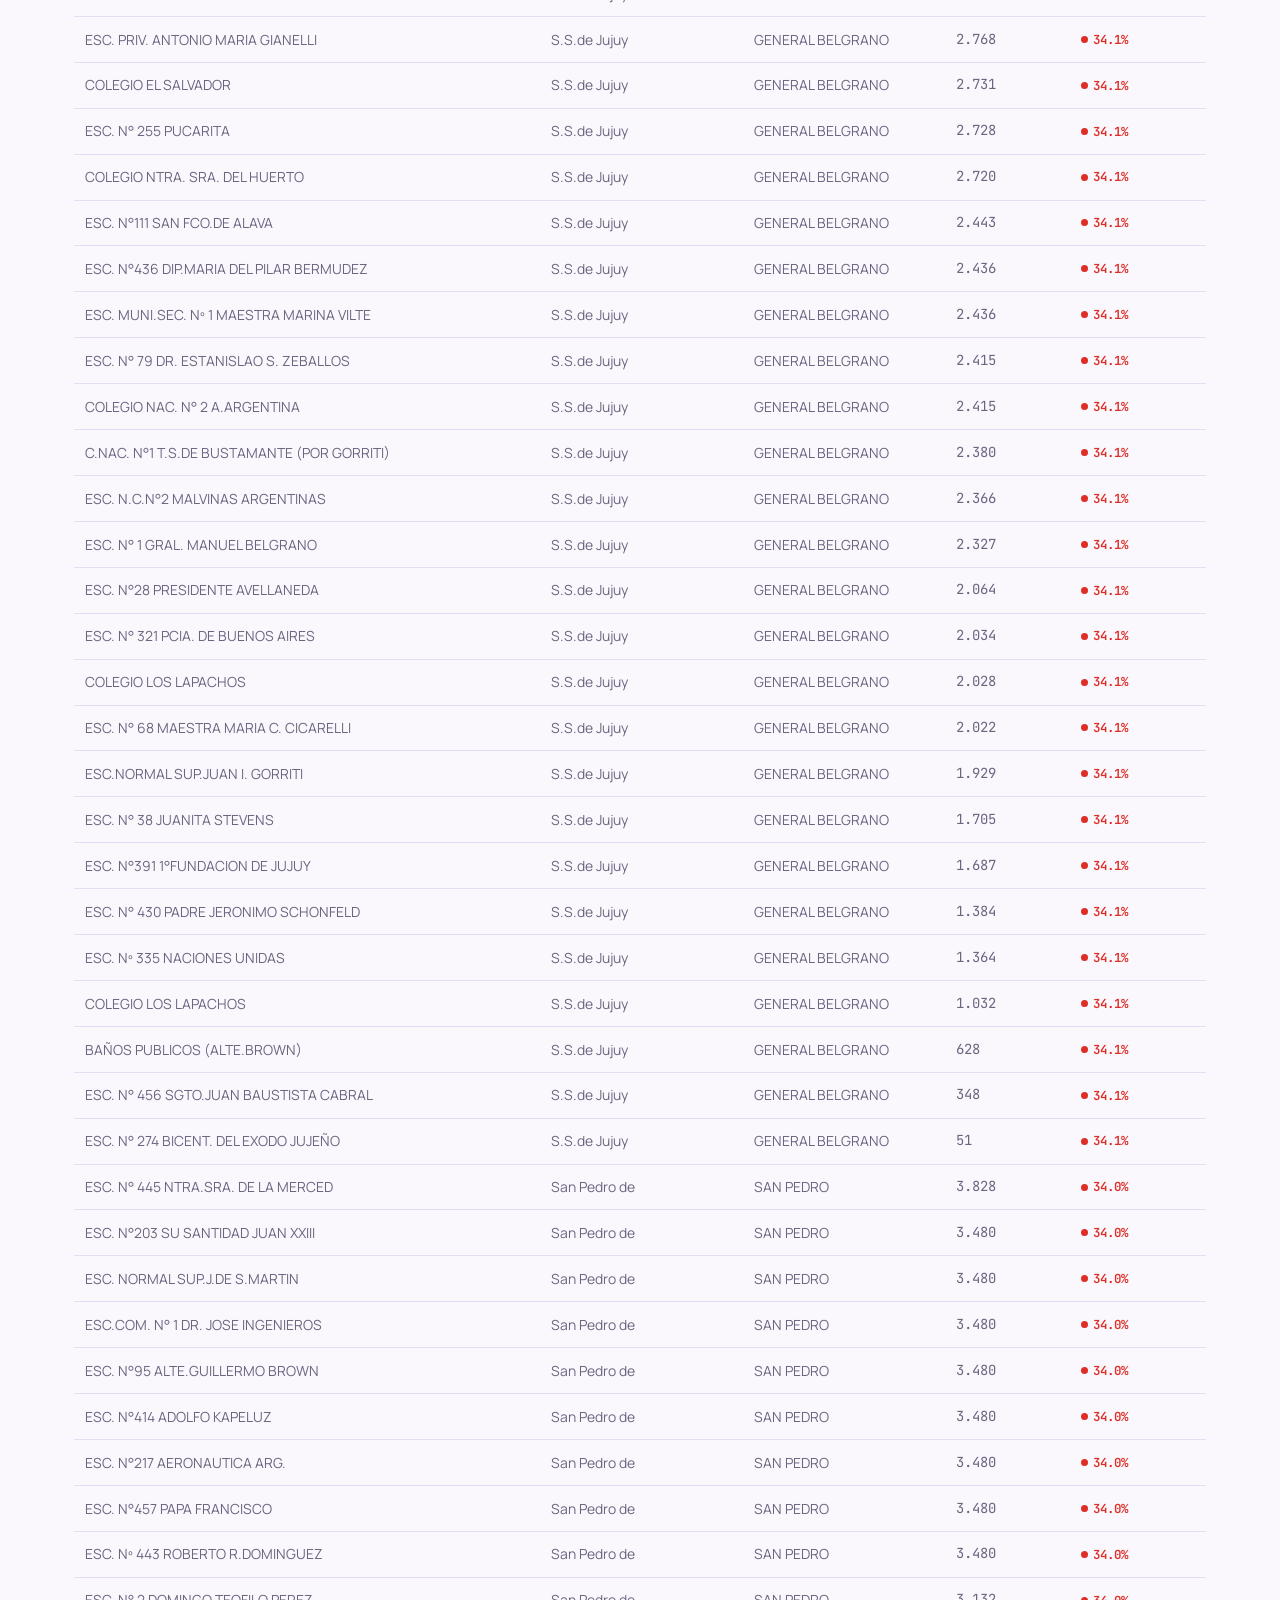
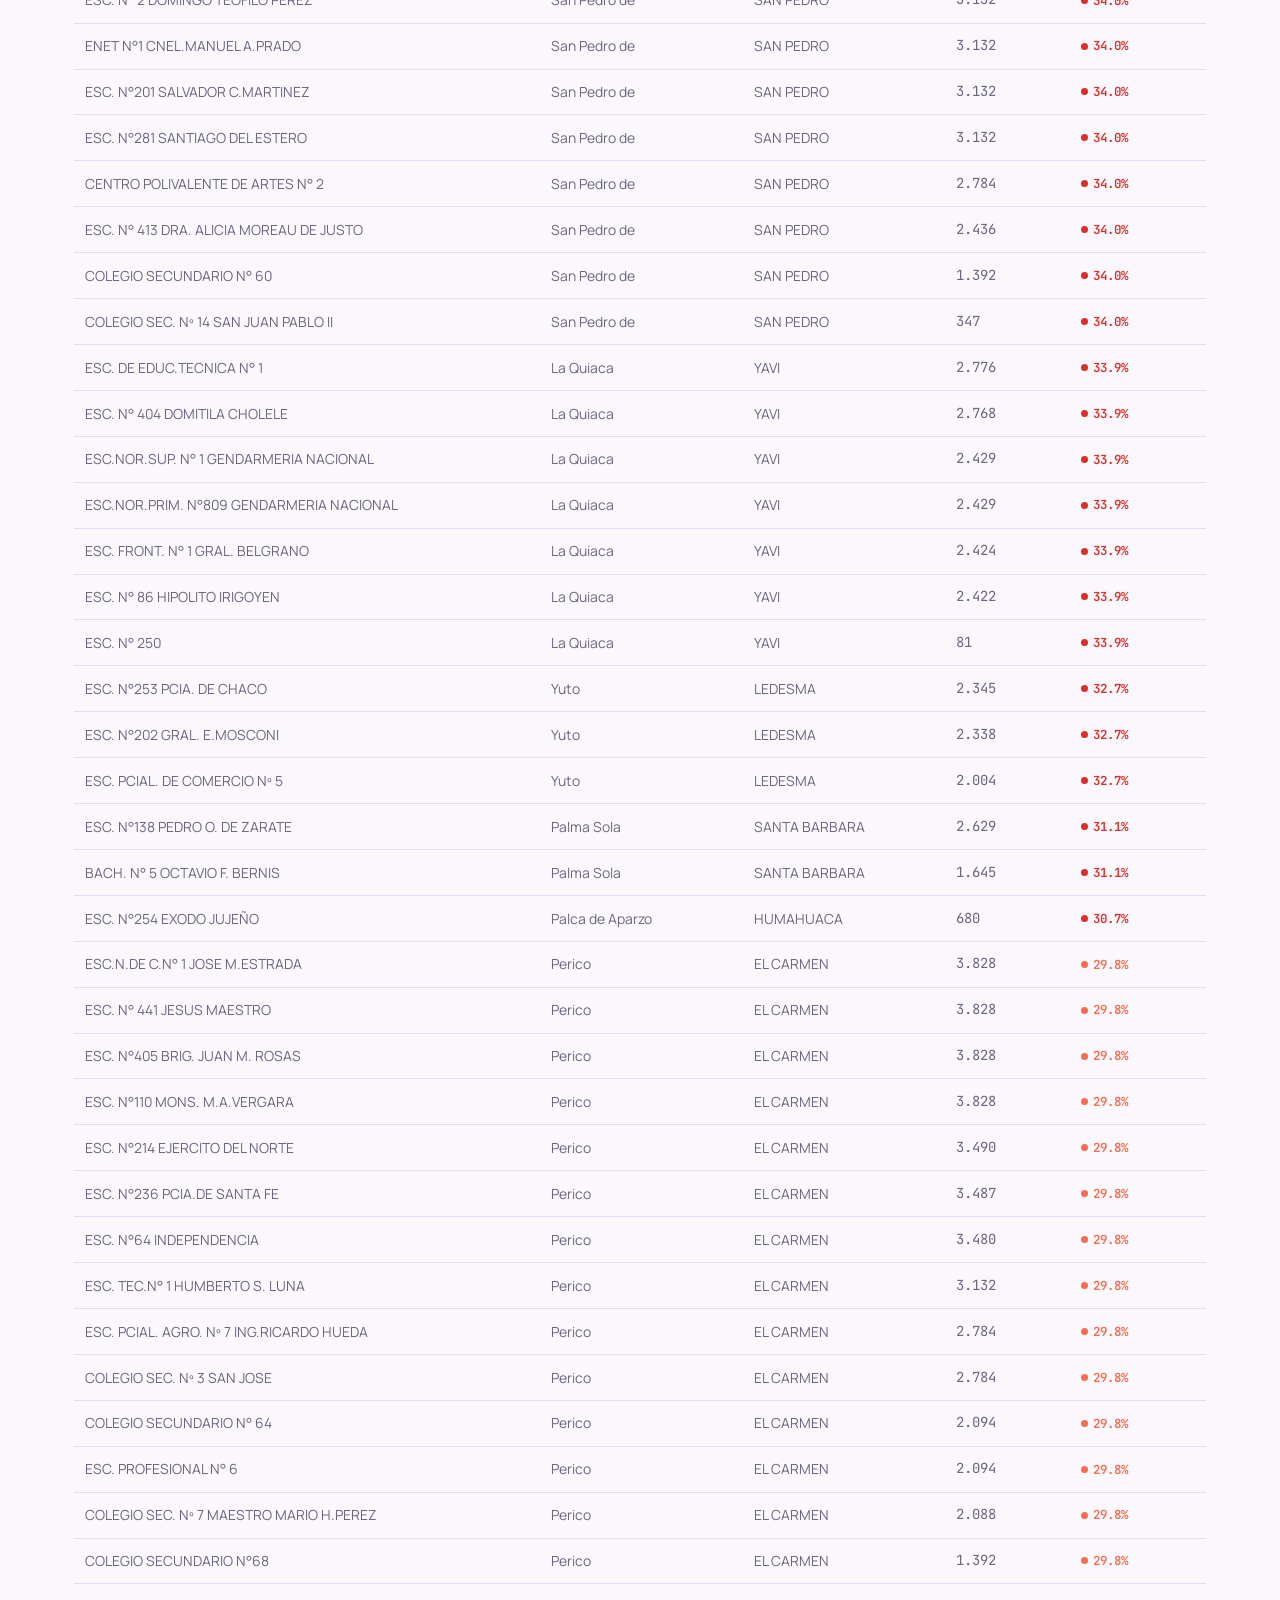
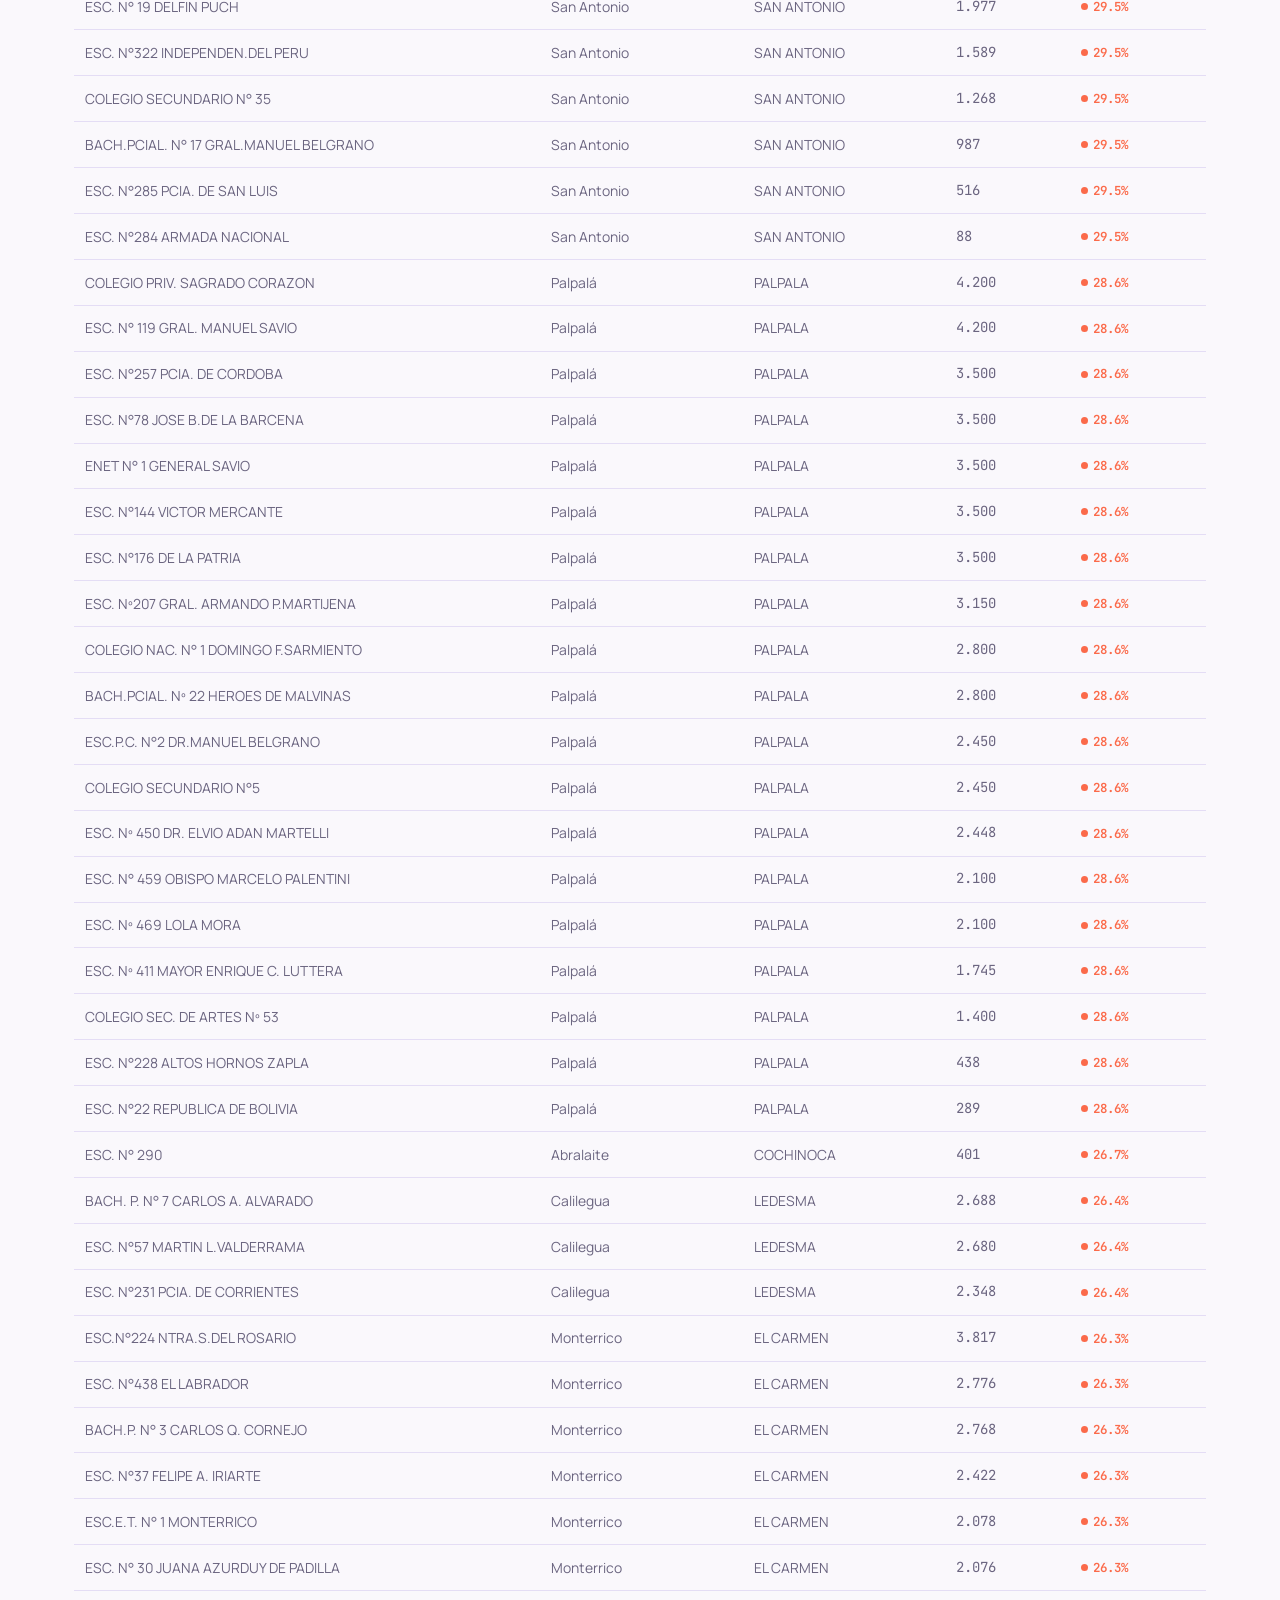
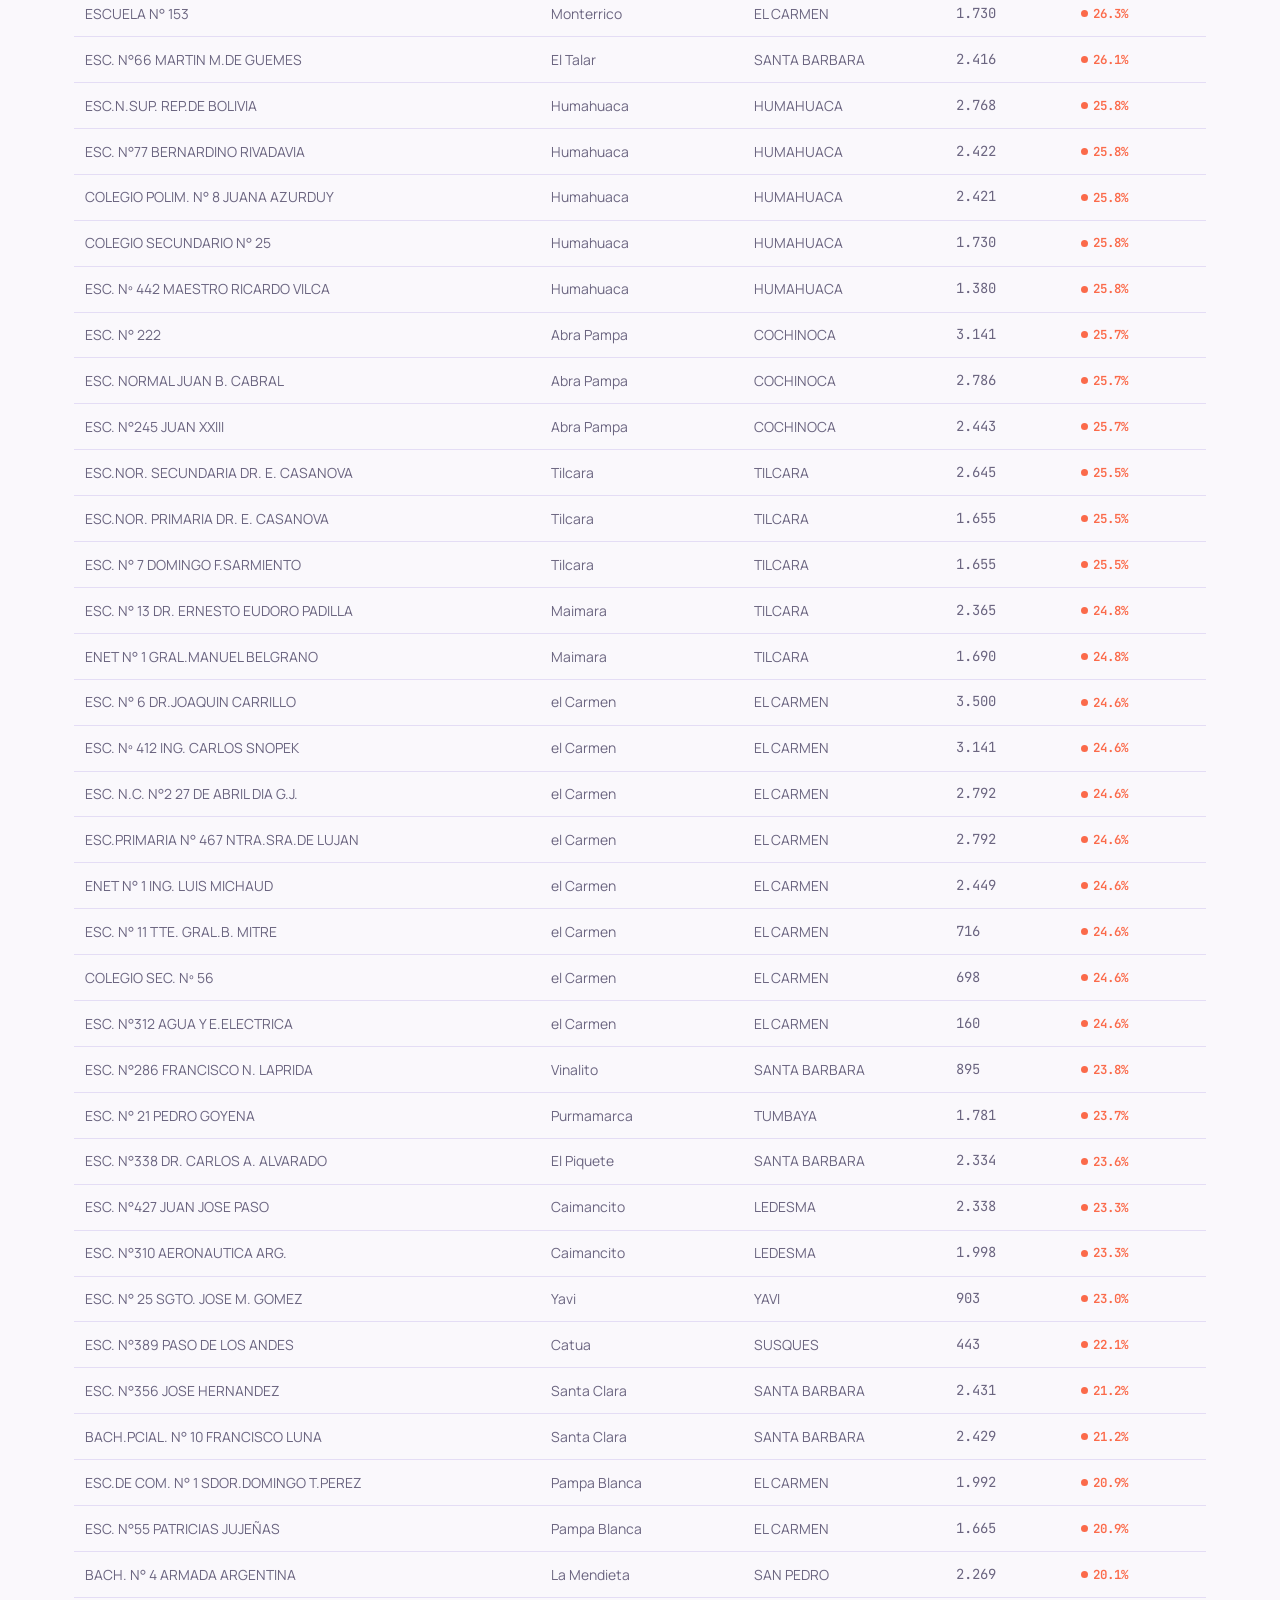
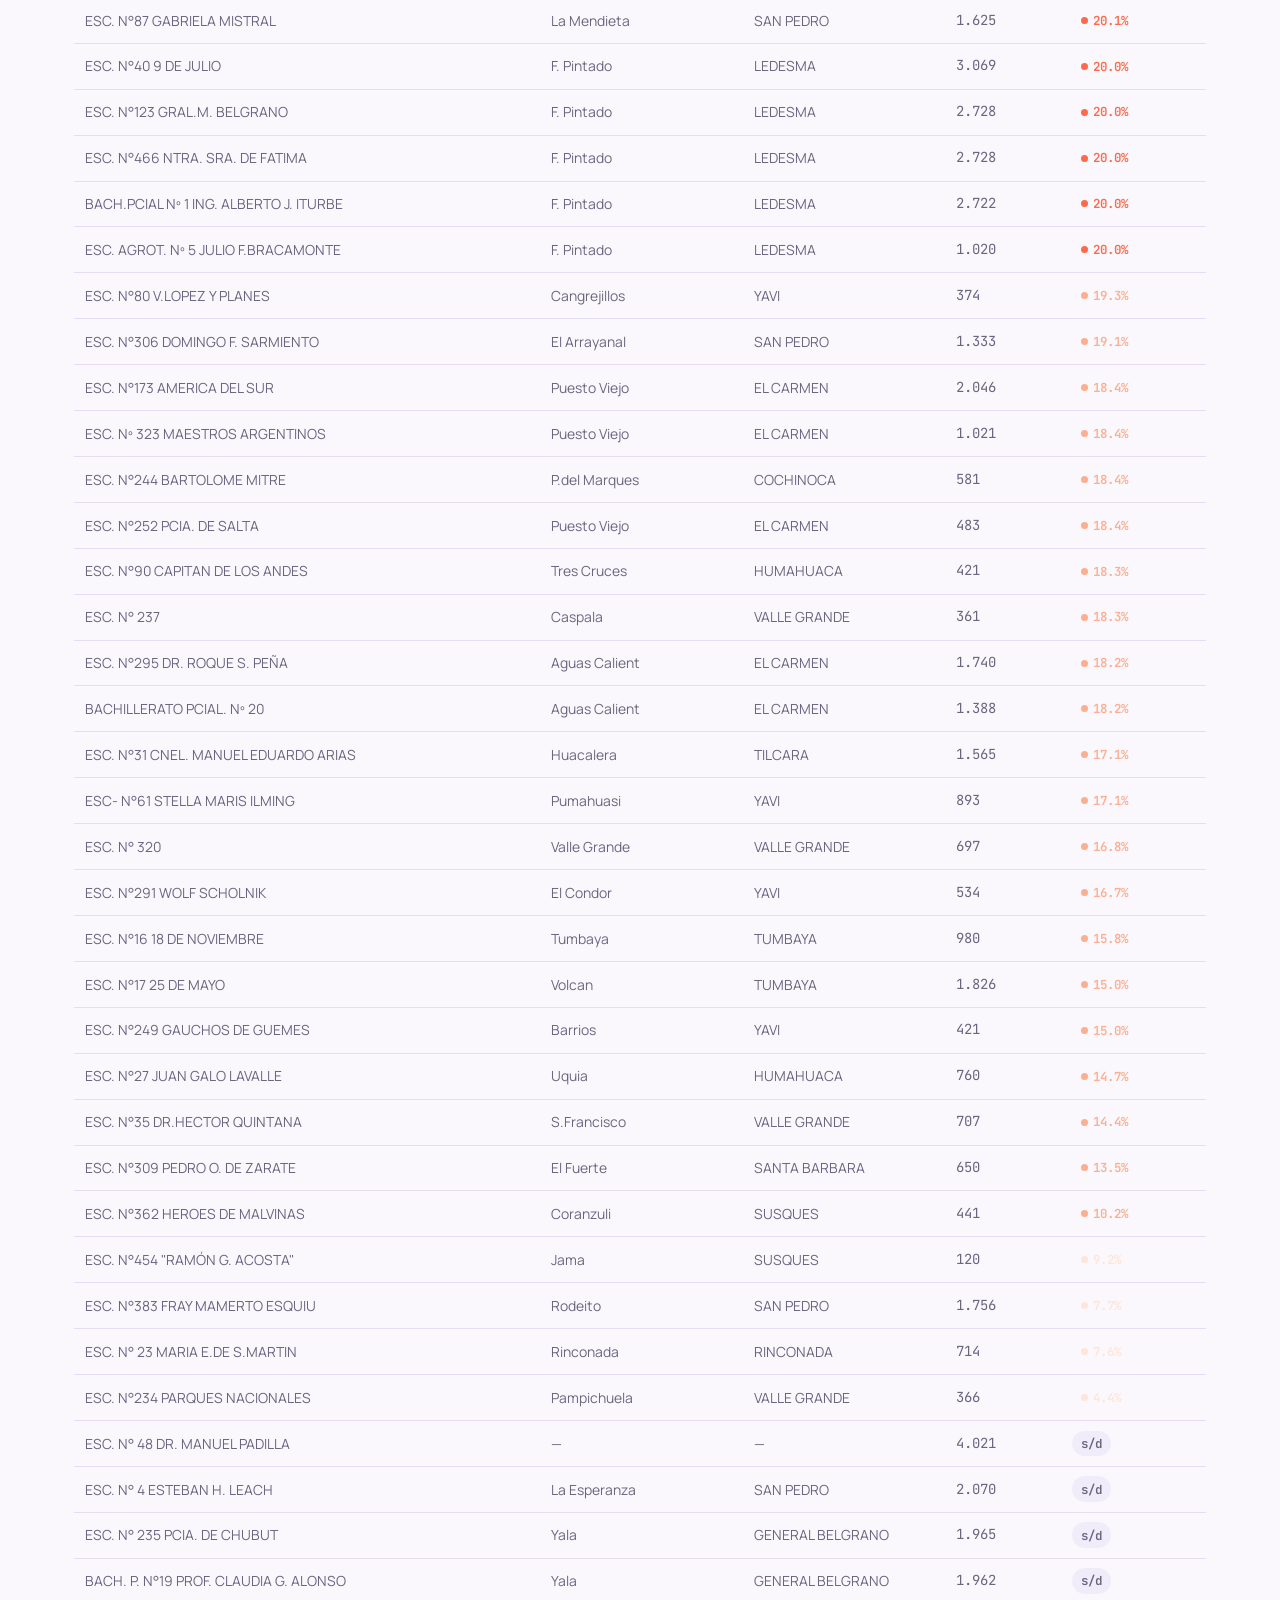
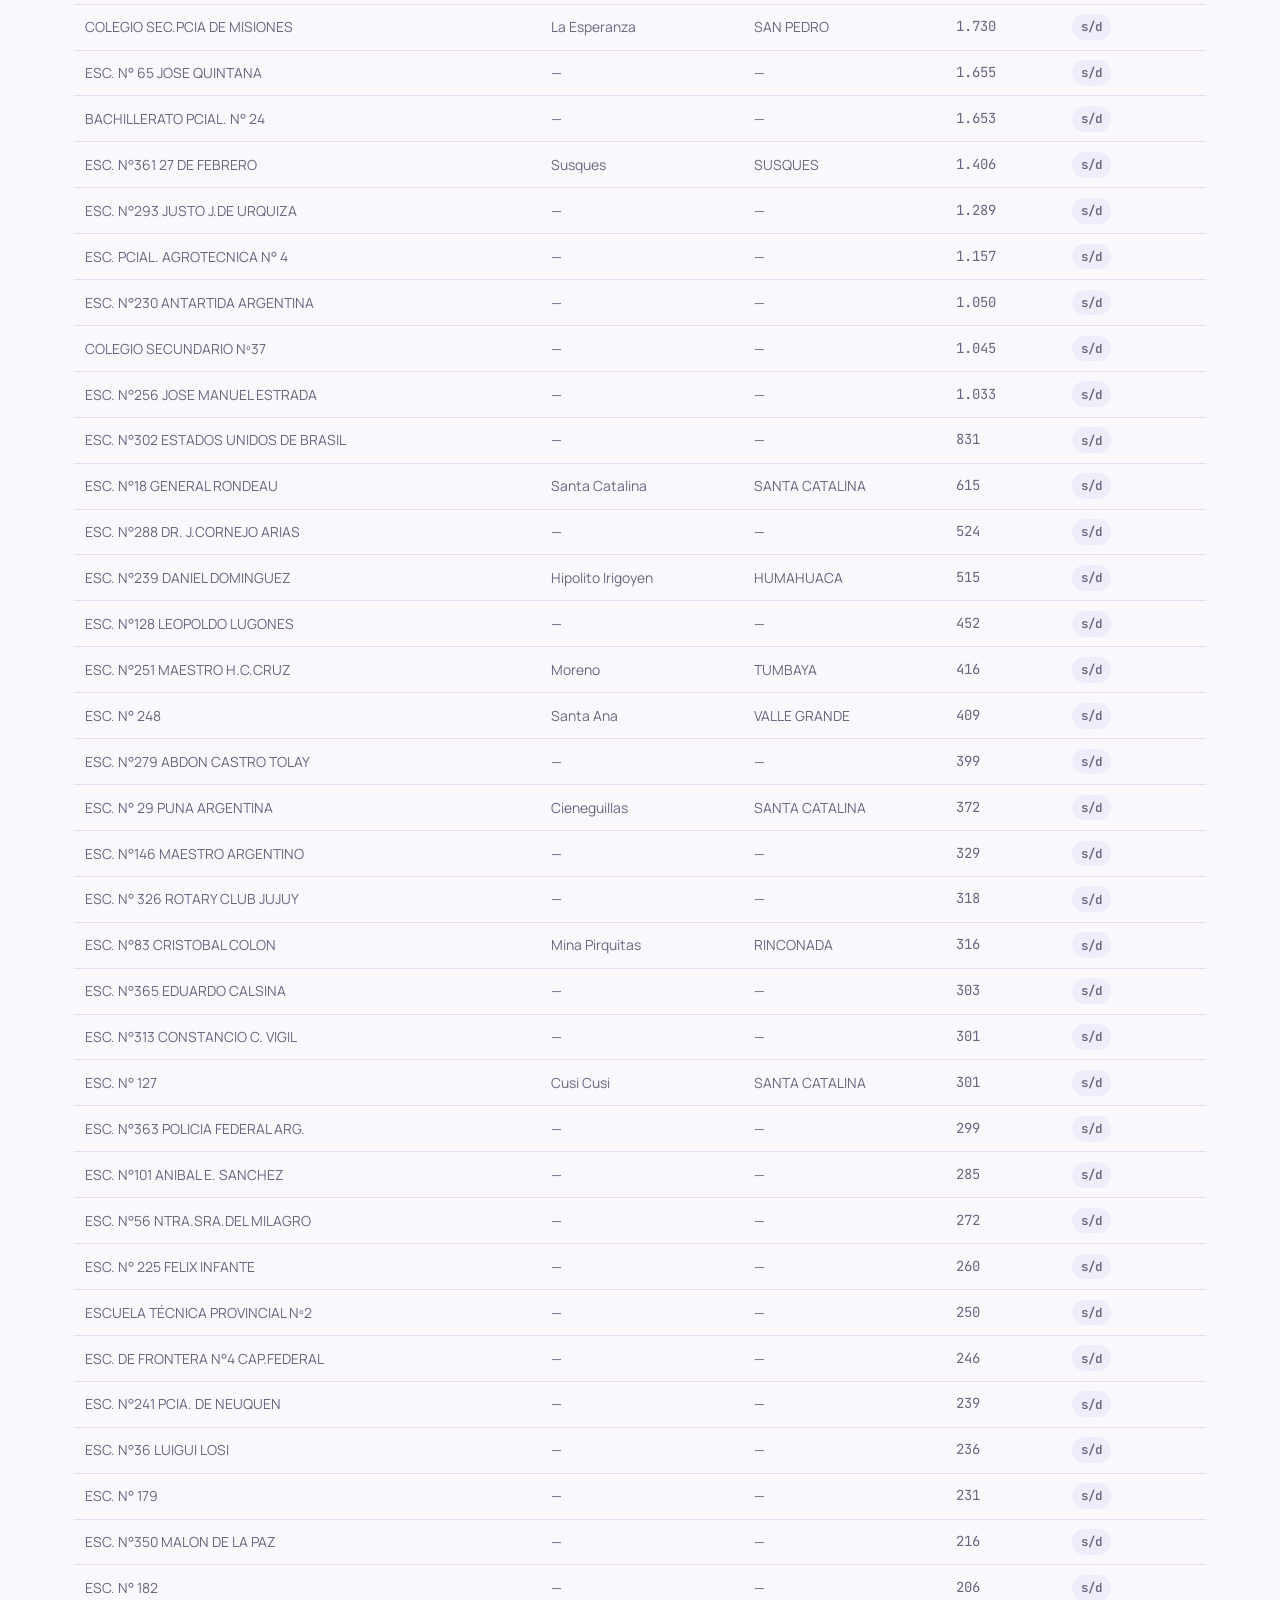
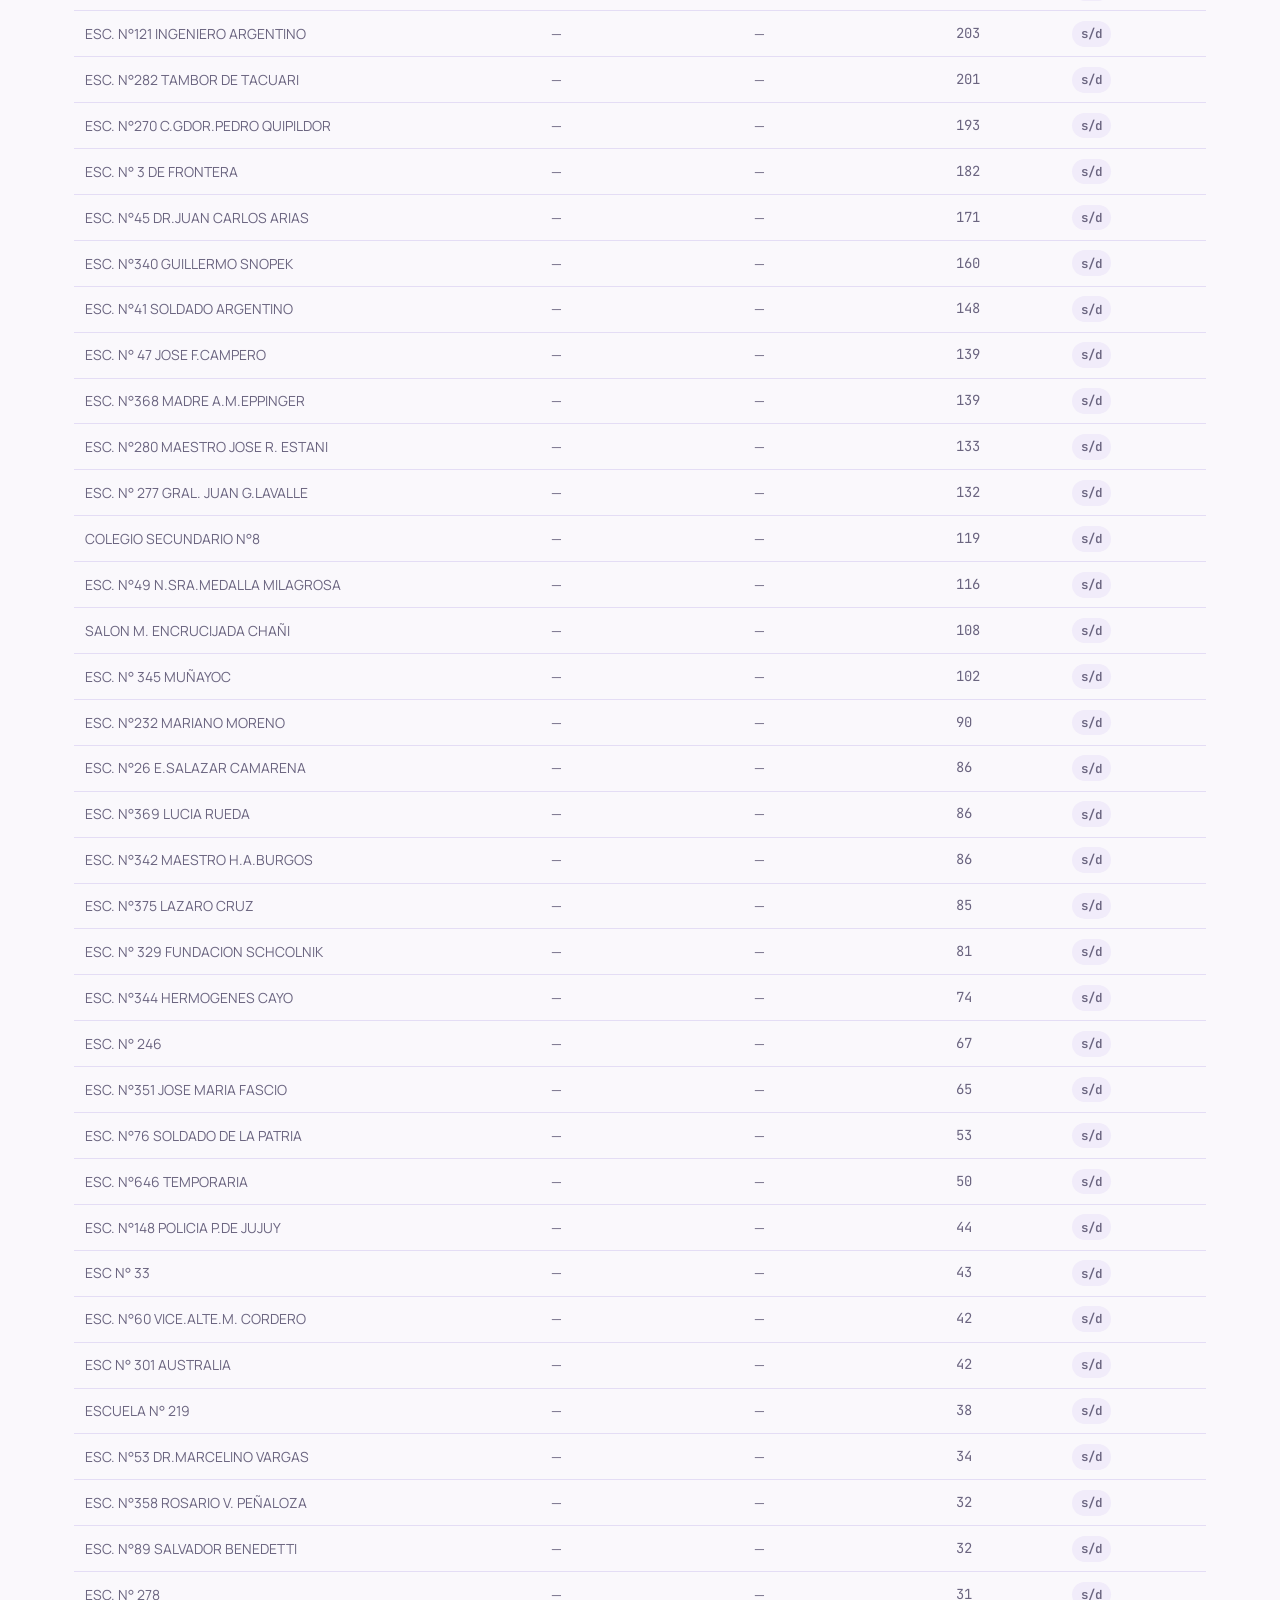
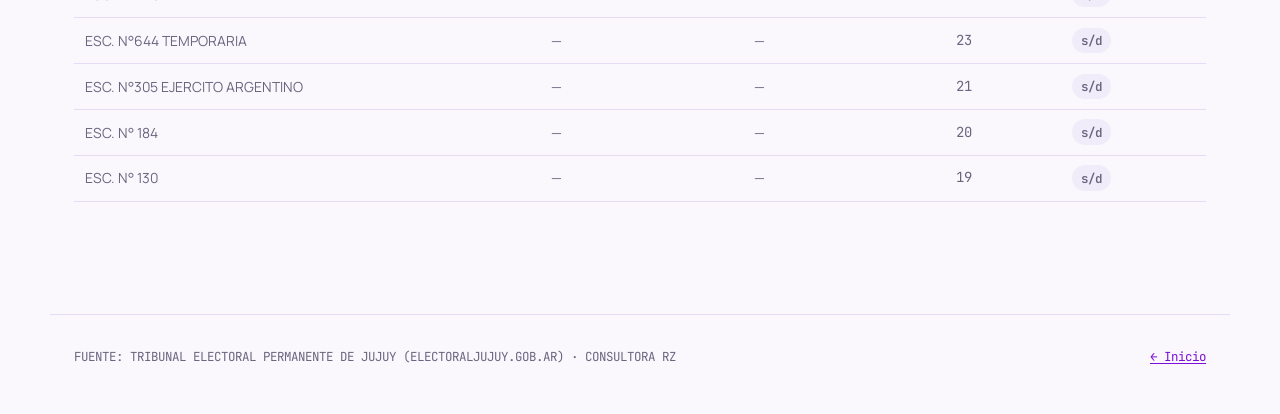
==== commit 7f4fc957: "Agregar imagenes de marca: hero, Open Graph y acentos por seccion Hero de Inicio con fondo de red de" ====
--- a/buscador.html
+++ b/buscador.html
@@ -6,6 +6,13 @@
 <title>Buscador — Radar Electoral Jujuy</title>
 <meta name="description" content="Buscá una escuela, Municipio o Comuna de Jujuy y mirá sus electores, votantes y ausentismo de la elección del 11/05/2025.">
 <link rel="icon" href="data:image/svg+xml,<svg xmlns=%22http://www.w3.org/2000/svg%22 viewBox=%220 0 100 100%22><rect width=%22100%22 height=%22100%22 rx=%2220%22 fill=%22%237C0FDB%22/><circle cx=%2250%22 cy=%2250%22 r=%2226%22 fill=%22%23de2d26%22/></svg>">
+<meta property="og:title" content="Buscador — Radar Electoral Jujuy">
+<meta property="og:description" content="Buscá una escuela, Municipio o Comuna de Jujuy y mirá sus electores, votantes y ausentismo de la elección del 11/05/2025.">
+<meta property="og:image" content="https://consultorarzok.github.io/radar-electoral-jujuy/images/share-radar-jujuy.jpg">
+<meta property="og:url" content="https://consultorarzok.github.io/radar-electoral-jujuy/buscador.html">
+<meta property="og:type" content="website">
+<meta name="twitter:card" content="summary_large_image">
+<meta name="twitter:image" content="https://consultorarzok.github.io/radar-electoral-jujuy/images/share-radar-jujuy.jpg">
 <link rel="preconnect" href="https://fonts.googleapis.com">
 <link rel="stylesheet" href="https://fonts.googleapis.com/css2?family=Manrope:wght@400;500;600;700;800&family=JetBrains+Mono:wght@400;500;600&display=swap">
 <link rel="stylesheet" href="style.css">
@@ -34,9 +41,14 @@
 
 <main>
   <div class="hero" style="padding-top:1.6rem">
-    <div class="eyebrow">Buscador</div>
-    <h1 style="font-size:1.9rem">Escuelas, Municipios y Comunas</h1>
-    <p class="lede">Ordená por columna o buscá por nombre. <span class="mono">s/d</span> = sin dato calculable (ver metodología).</p>
+    <div class="hero-flex">
+      <div class="hero-text">
+        <div class="eyebrow">Buscador</div>
+        <h1 style="font-size:1.9rem">Escuelas, Municipios y Comunas</h1>
+        <p class="lede">Ordená por columna o buscá por nombre. <span class="mono">s/d</span> = sin dato calculable (ver metodología).</p>
+      </div>
+      <img class="hero-accent" src="images/accent-radar-b.jpg" alt="" loading="lazy">
+    </div>
   </div>
 
   <section style="margin-top:1.2rem">
--- a/style.css
+++ b/style.css
@@ -85,6 +85,27 @@
 
 /* ---------- hero ---------- */
 .hero{padding:2.6rem 0 1.8rem;border-bottom:1px solid var(--border);margin-bottom:2rem}
+.hero.hero-photo{
+  background: linear-gradient(100deg, rgba(18,14,31,.92) 0%, rgba(18,14,31,.72) 42%, rgba(18,14,31,.32) 100%), url('images/hero-datos.jpg');
+  background-size: cover;
+  background-position: right center;
+  border-radius: 20px;
+  border-bottom: none;
+  padding: 3rem 2rem;
+}
+.hero.hero-photo .eyebrow{color:var(--lavender,#C09EFB)}
+.hero.hero-photo h1{color:#F1EDFB}
+.hero.hero-photo p.lede{color:#C9C3DD}
+.hero.hero-photo .stat-grid{background:rgba(255,255,255,.08);border-color:rgba(255,255,255,.18)}
+.hero.hero-photo .stat{background:rgba(18,14,31,.55)}
+.hero.hero-photo .stat b{color:#fff}
+.hero.hero-photo .stat span{color:#B4ACD1}
+@media (max-width:480px){.hero.hero-photo{padding:2rem 1.2rem;background-position:75% center}}
+
+.hero-flex{display:flex;align-items:center;justify-content:space-between;gap:1.6rem}
+.hero-flex > .hero-text{flex:1;min-width:0}
+.hero-accent{width:240px;flex:none;border-radius:16px;box-shadow:var(--shadow);display:block}
+@media (max-width:760px){.hero-accent{display:none}}
 .eyebrow{font-family:'JetBrains Mono',monospace;text-transform:uppercase;letter-spacing:.09em;font-size:.7rem;color:var(--accent);font-weight:600;margin-bottom:.7rem;display:inline-flex;align-items:center;gap:.4em}
 .eyebrow::before{content:'';width:.5em;height:.5em;border-radius:1px;background:var(--accent);display:inline-block}
 .hero h1{font-size:clamp(1.7rem,3.4vw,2.5rem)}
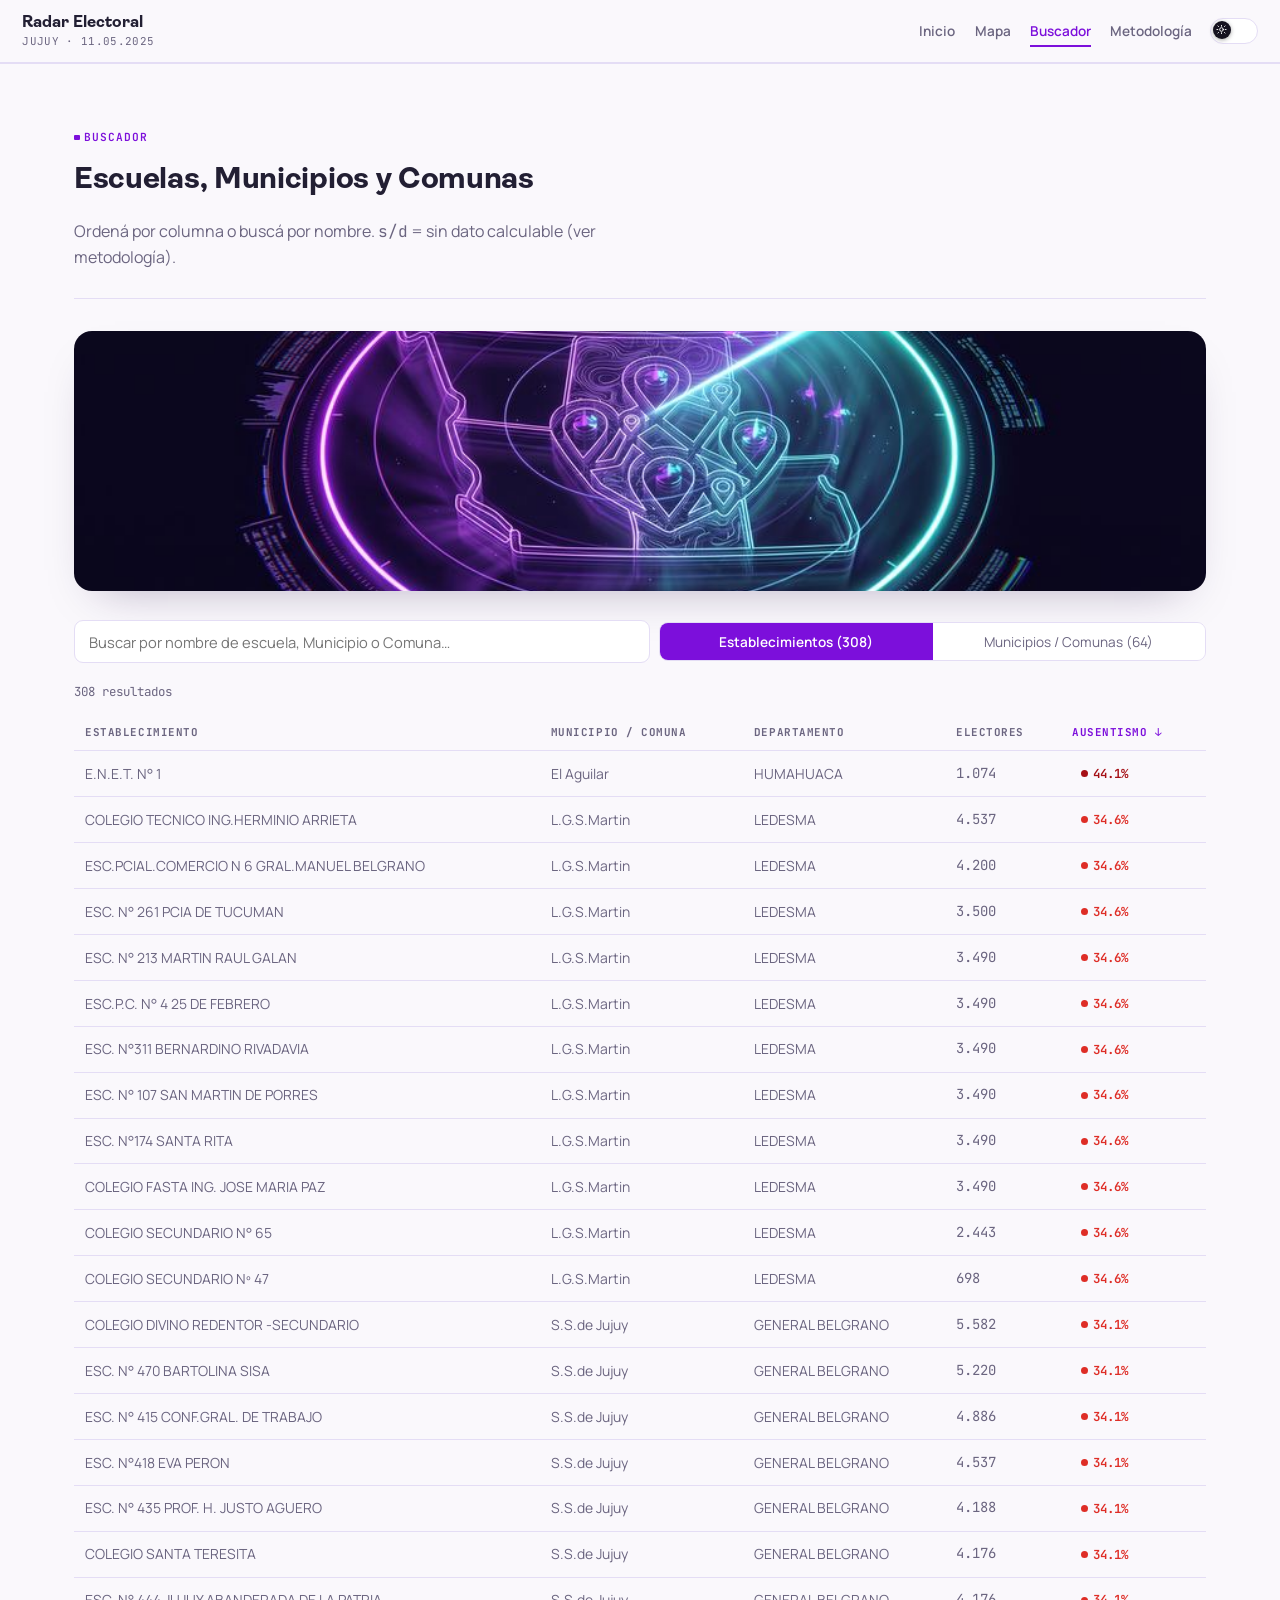
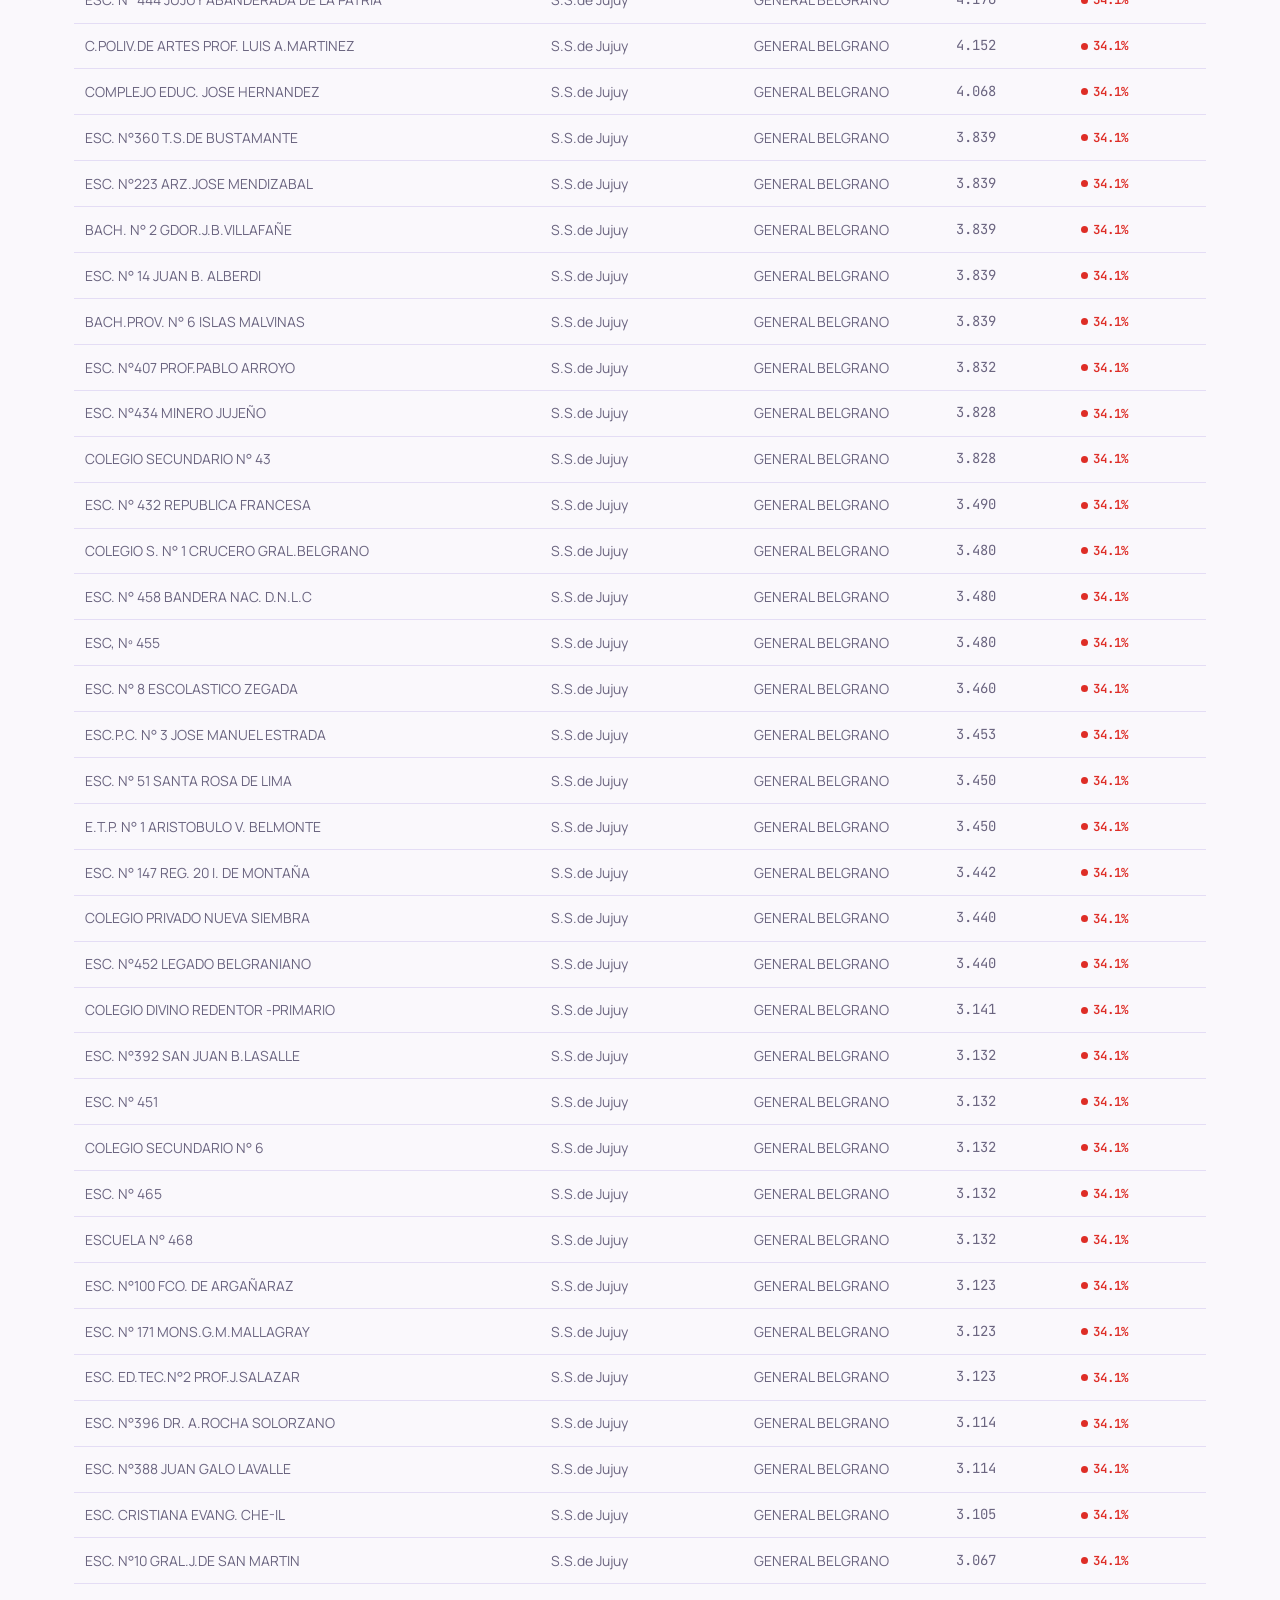
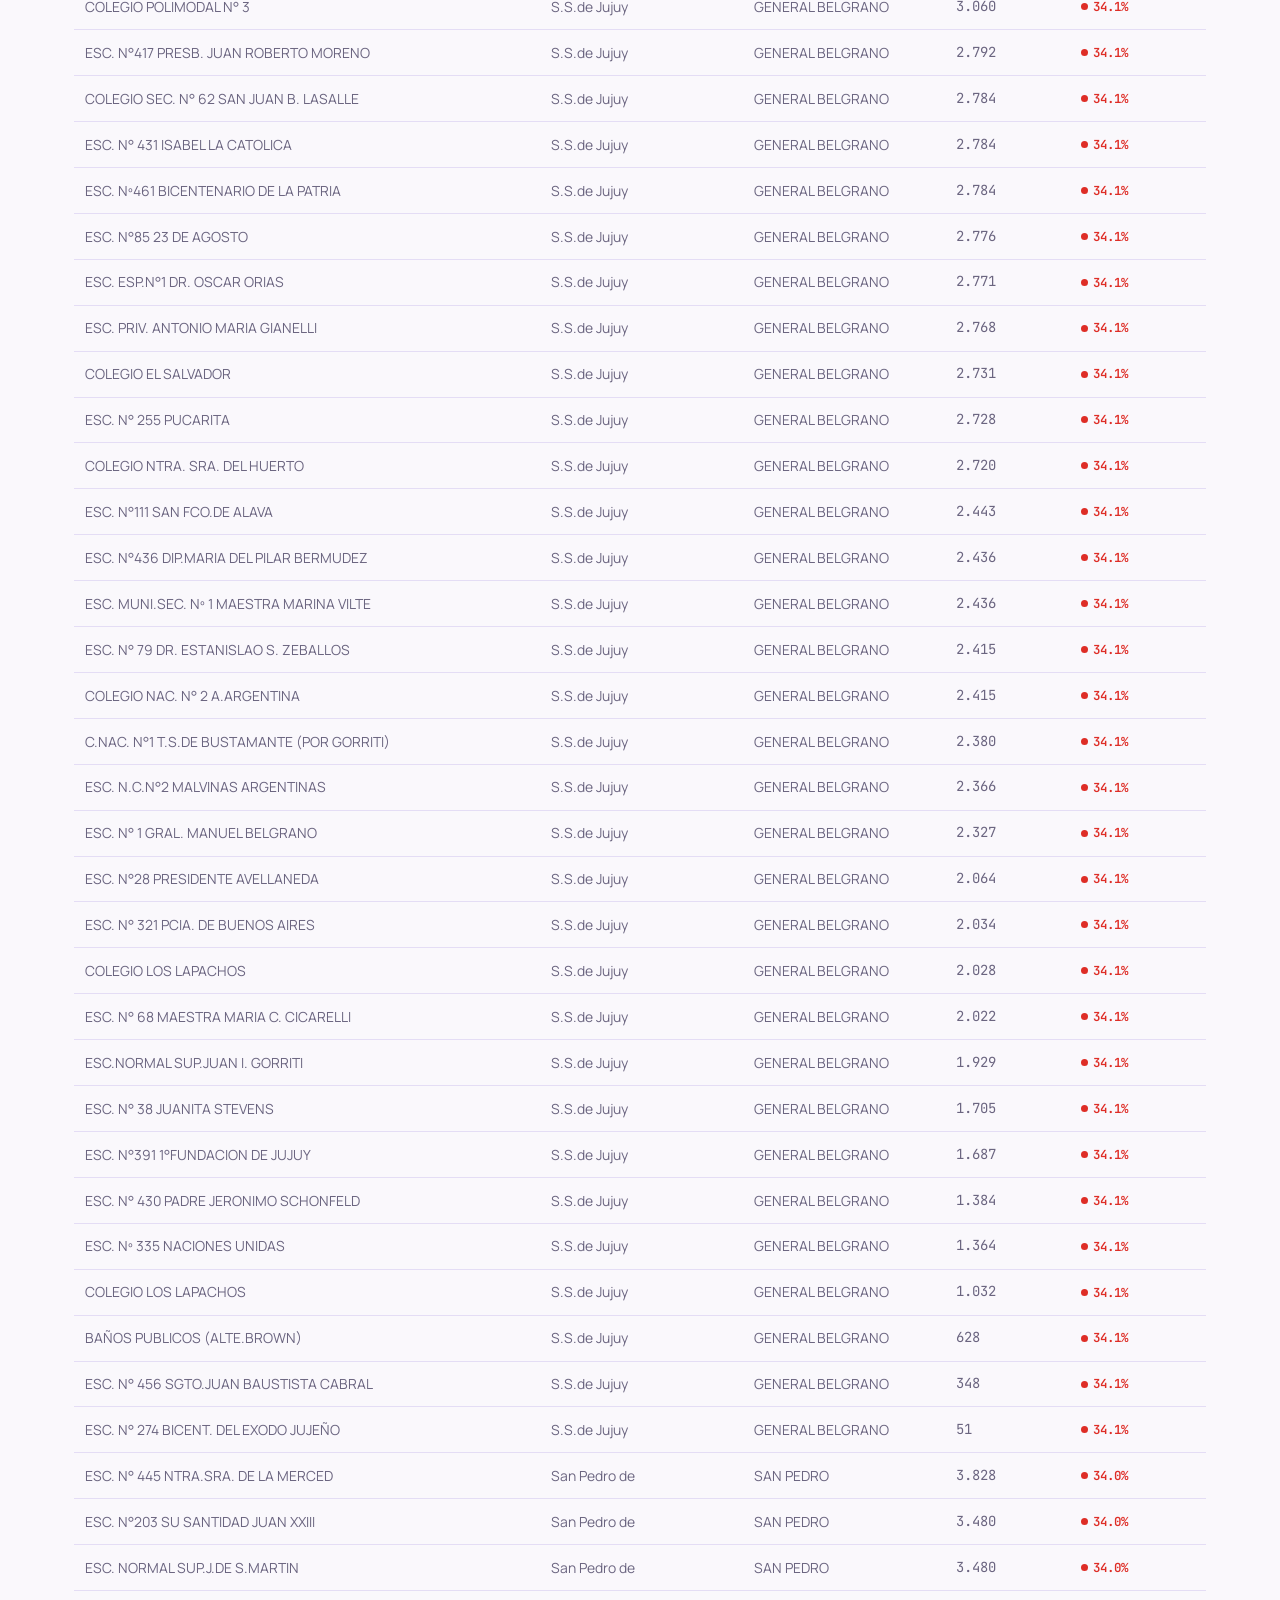
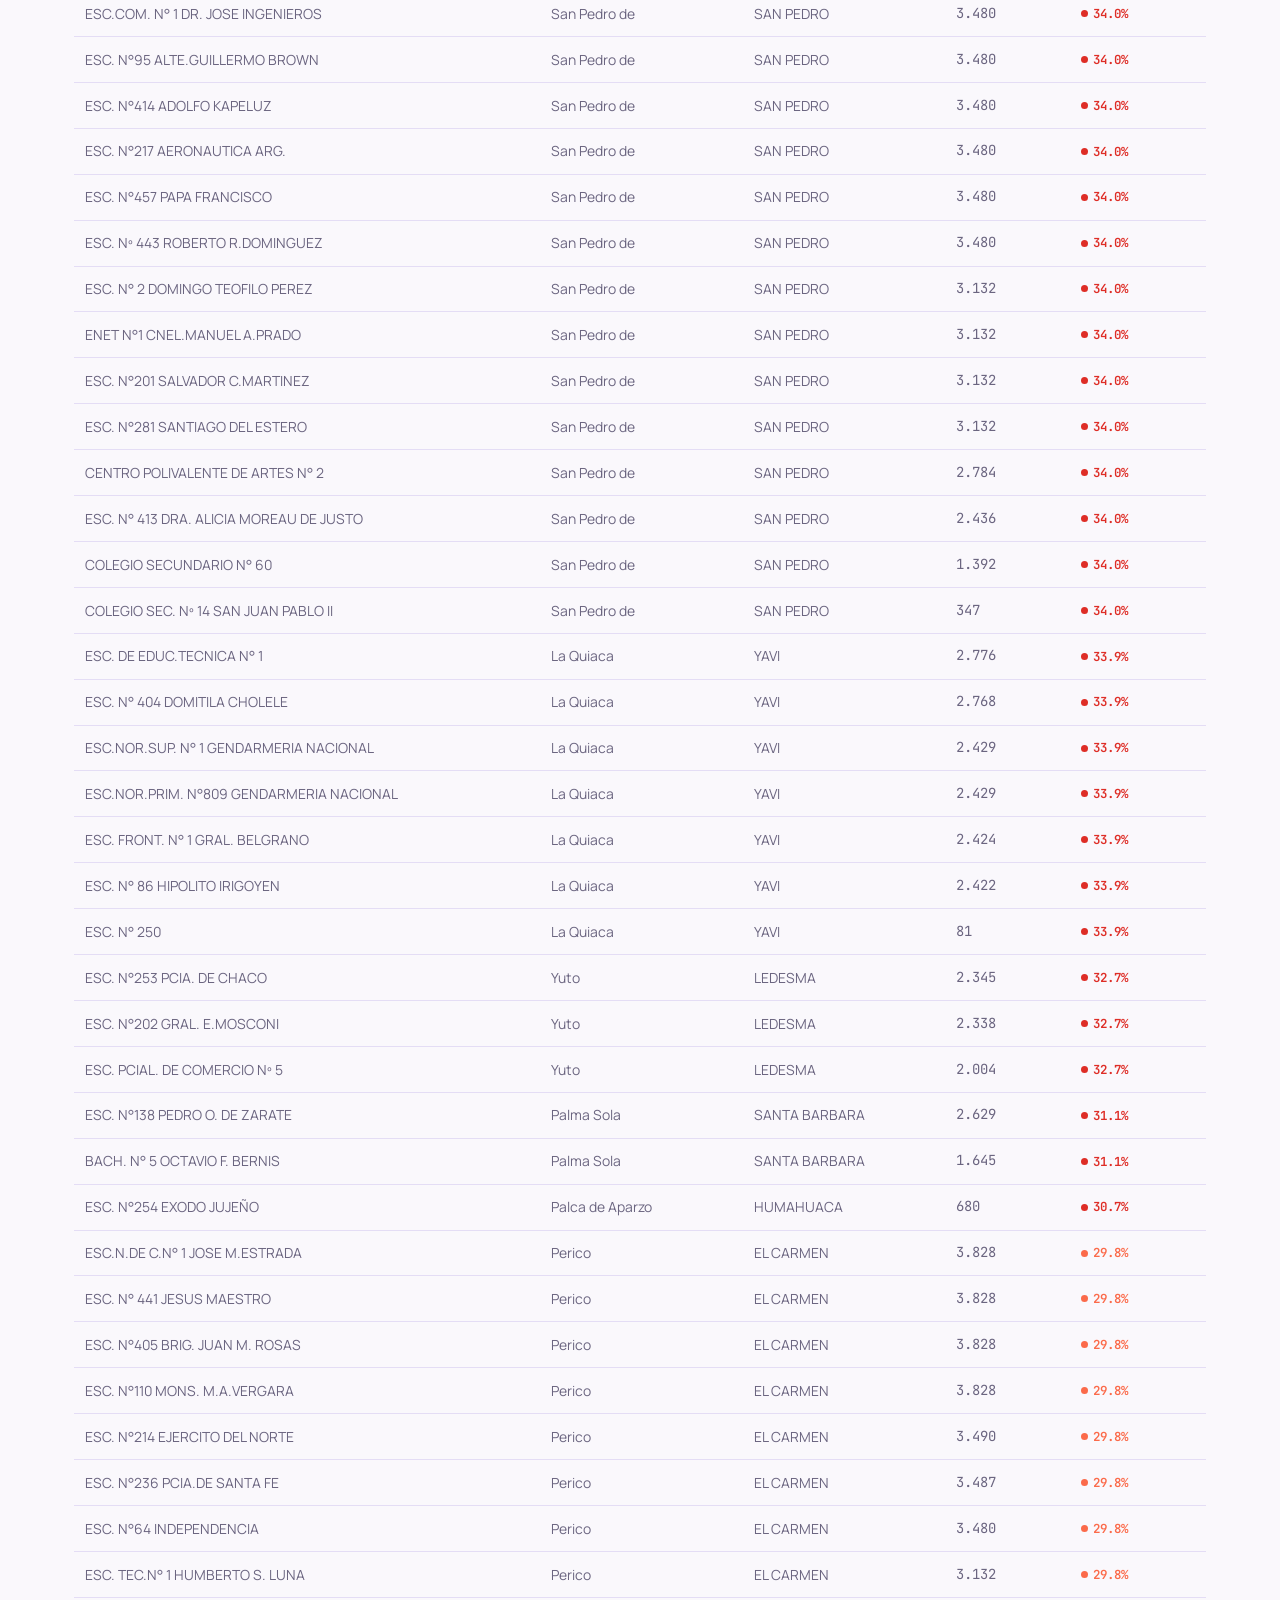
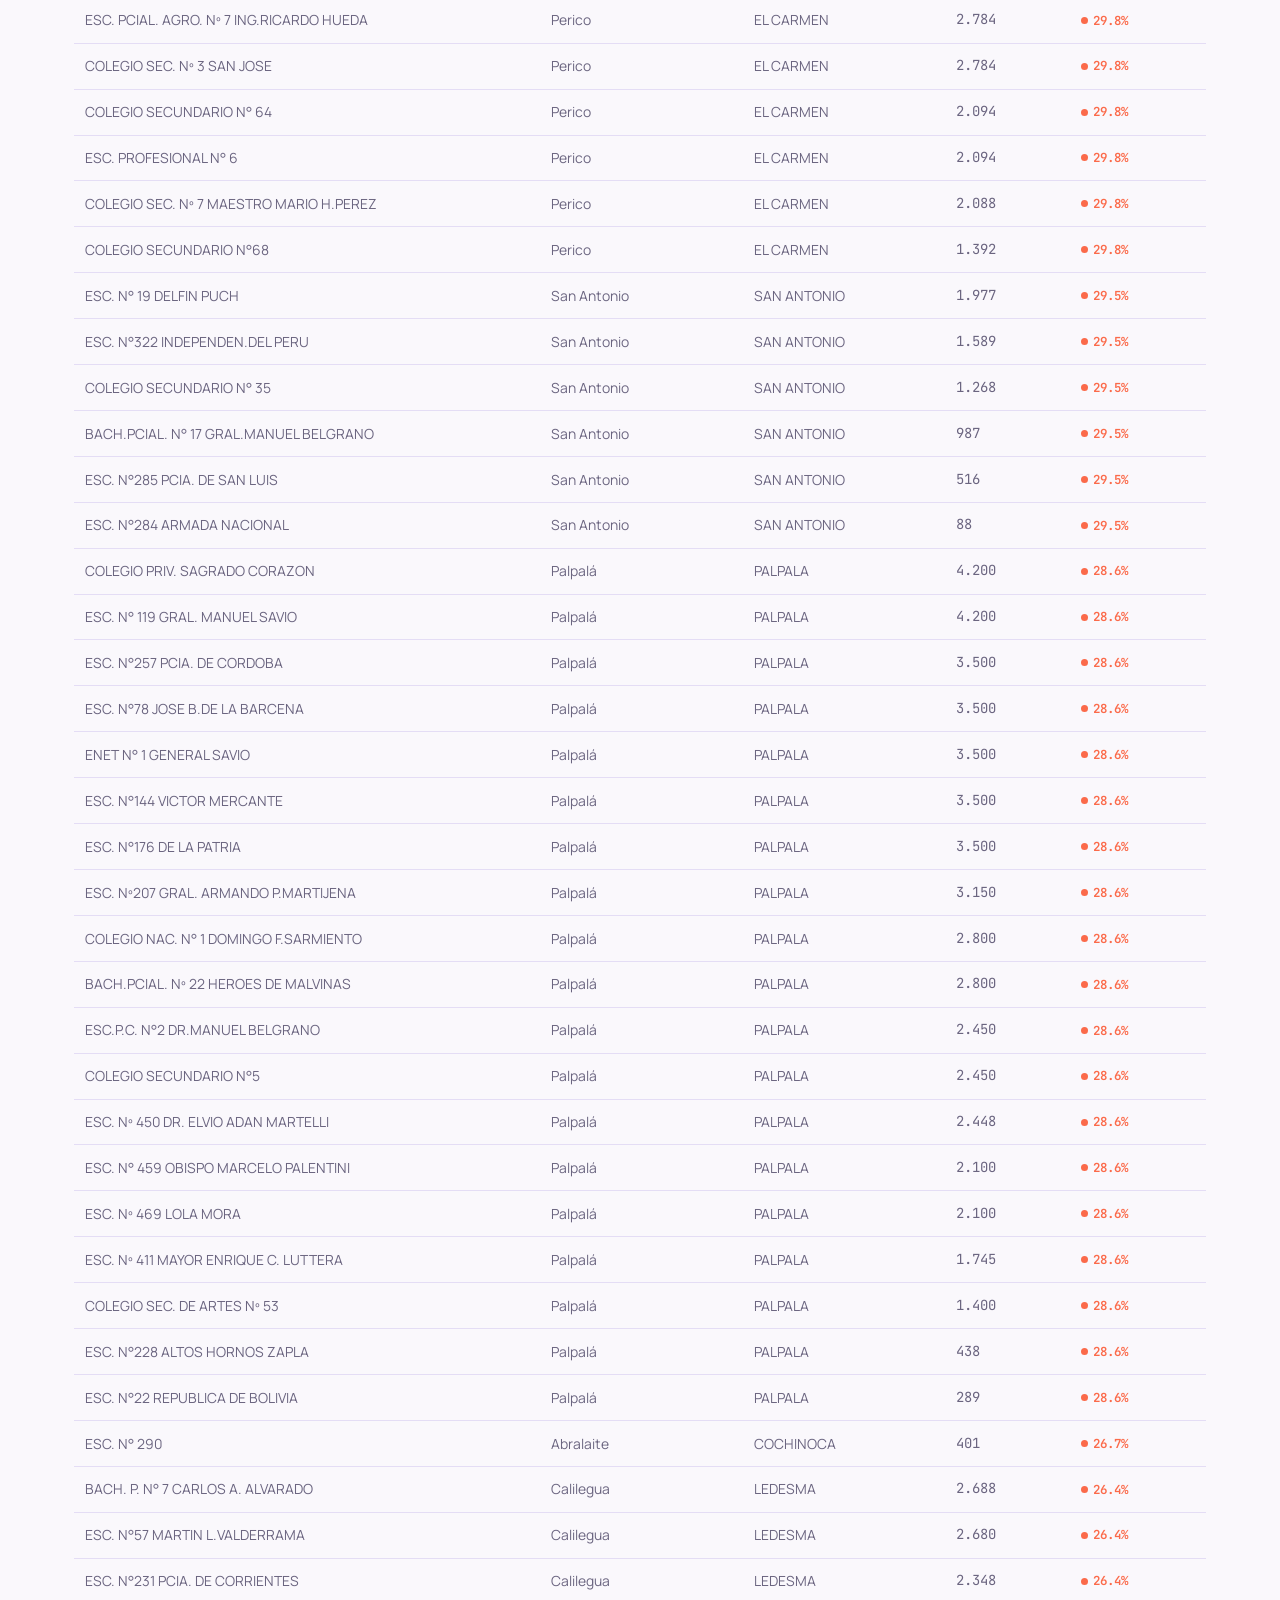
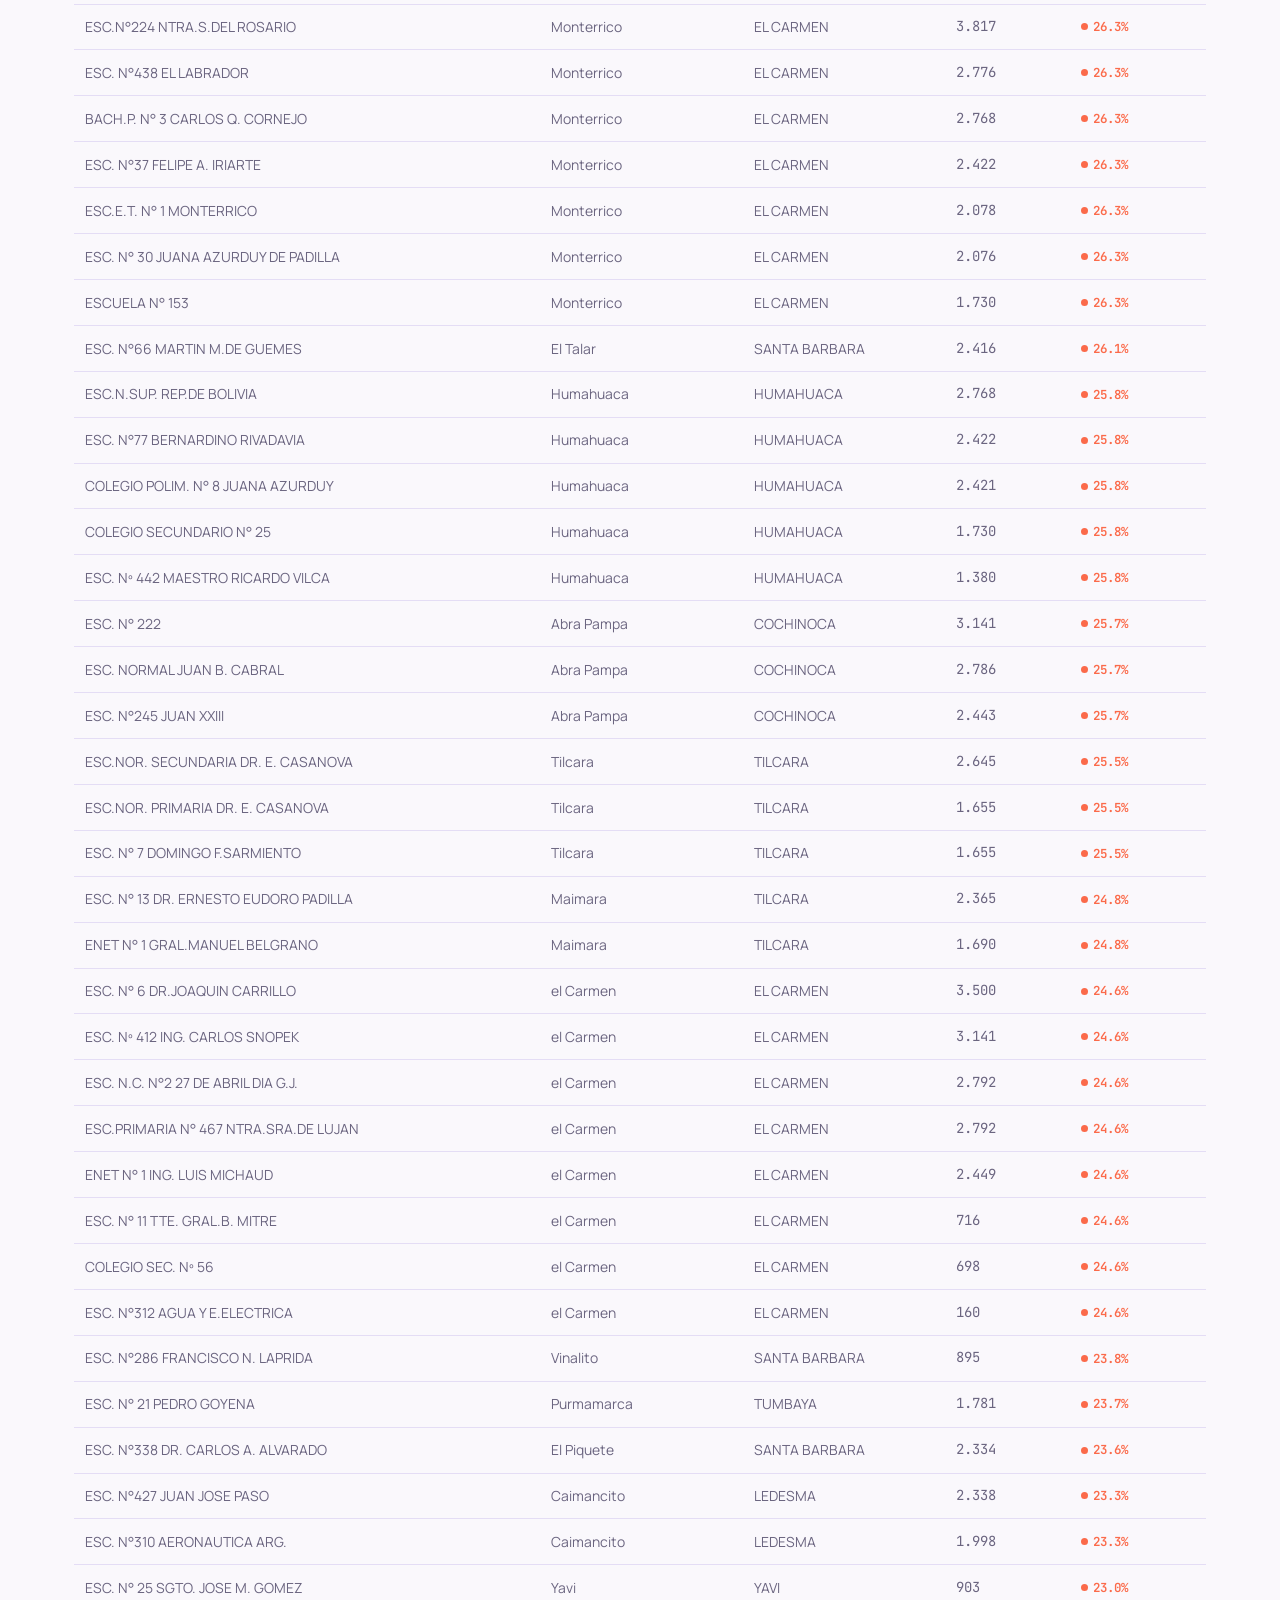
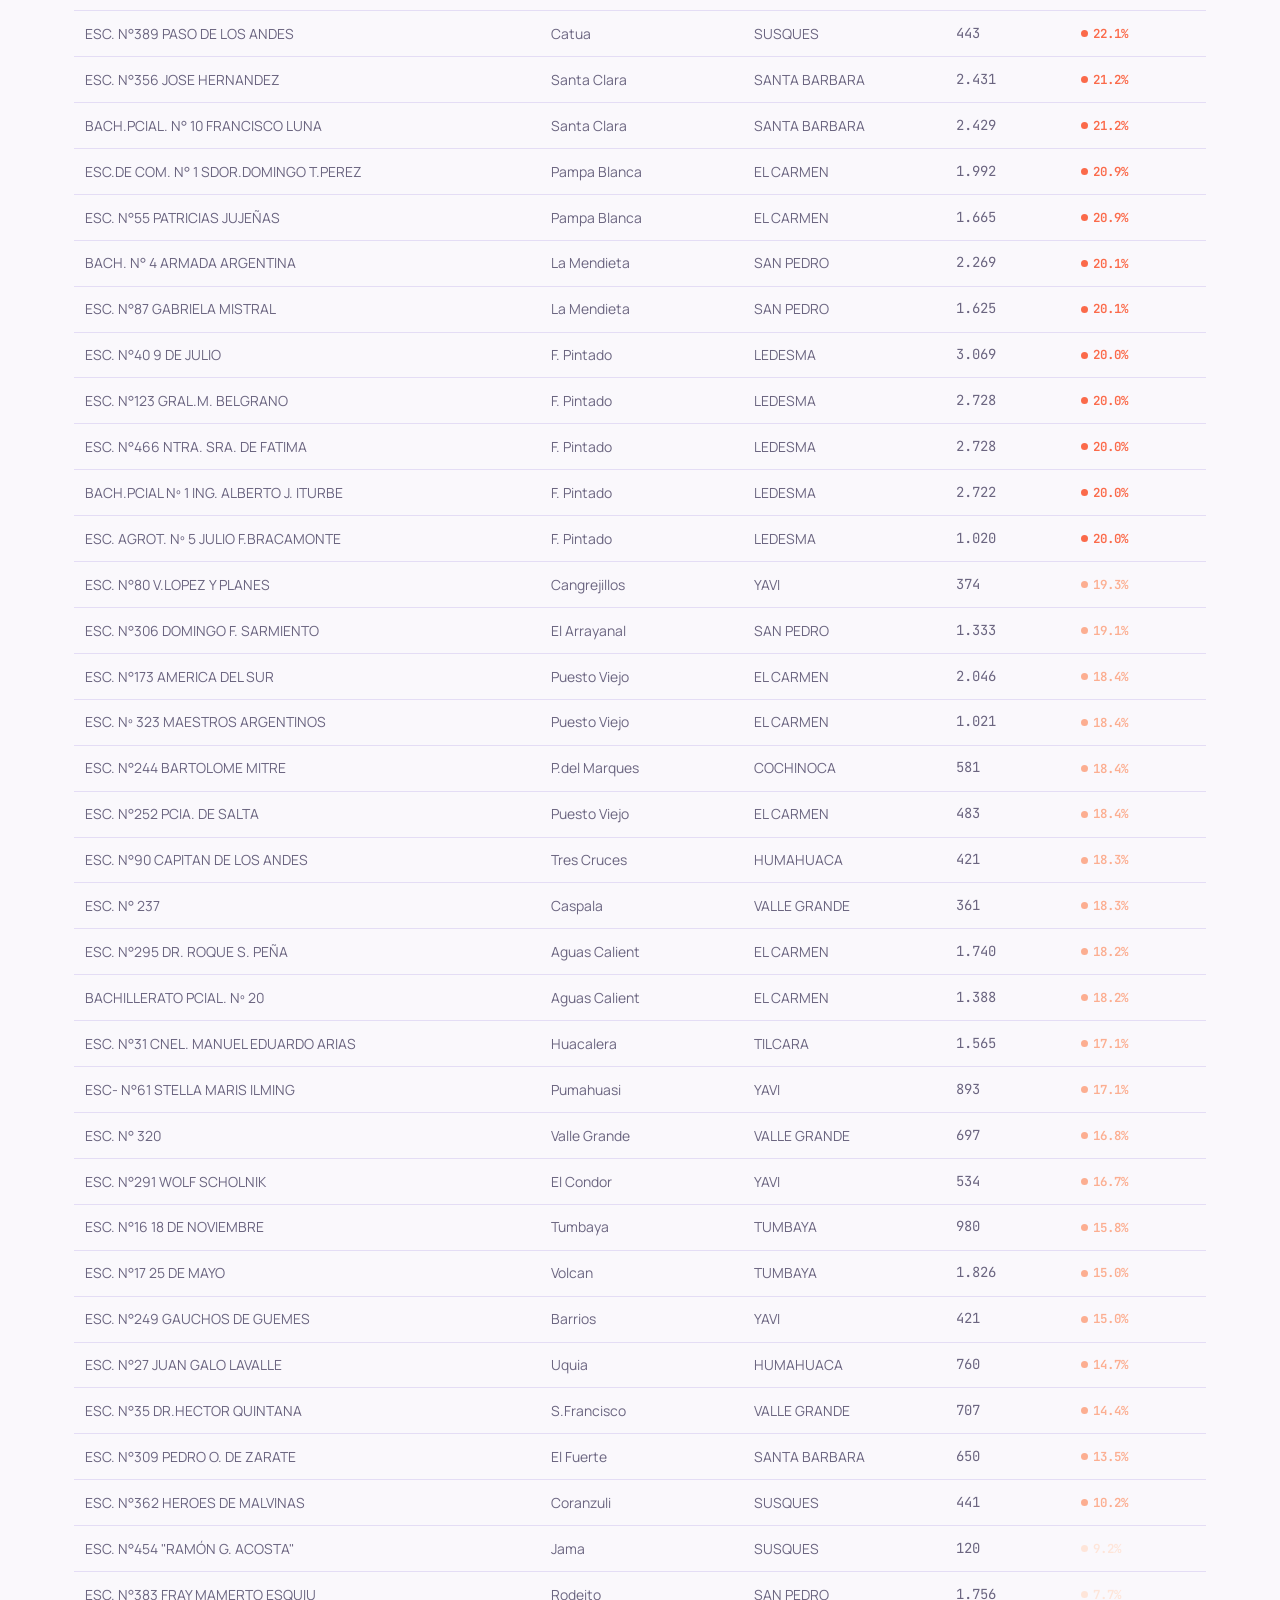
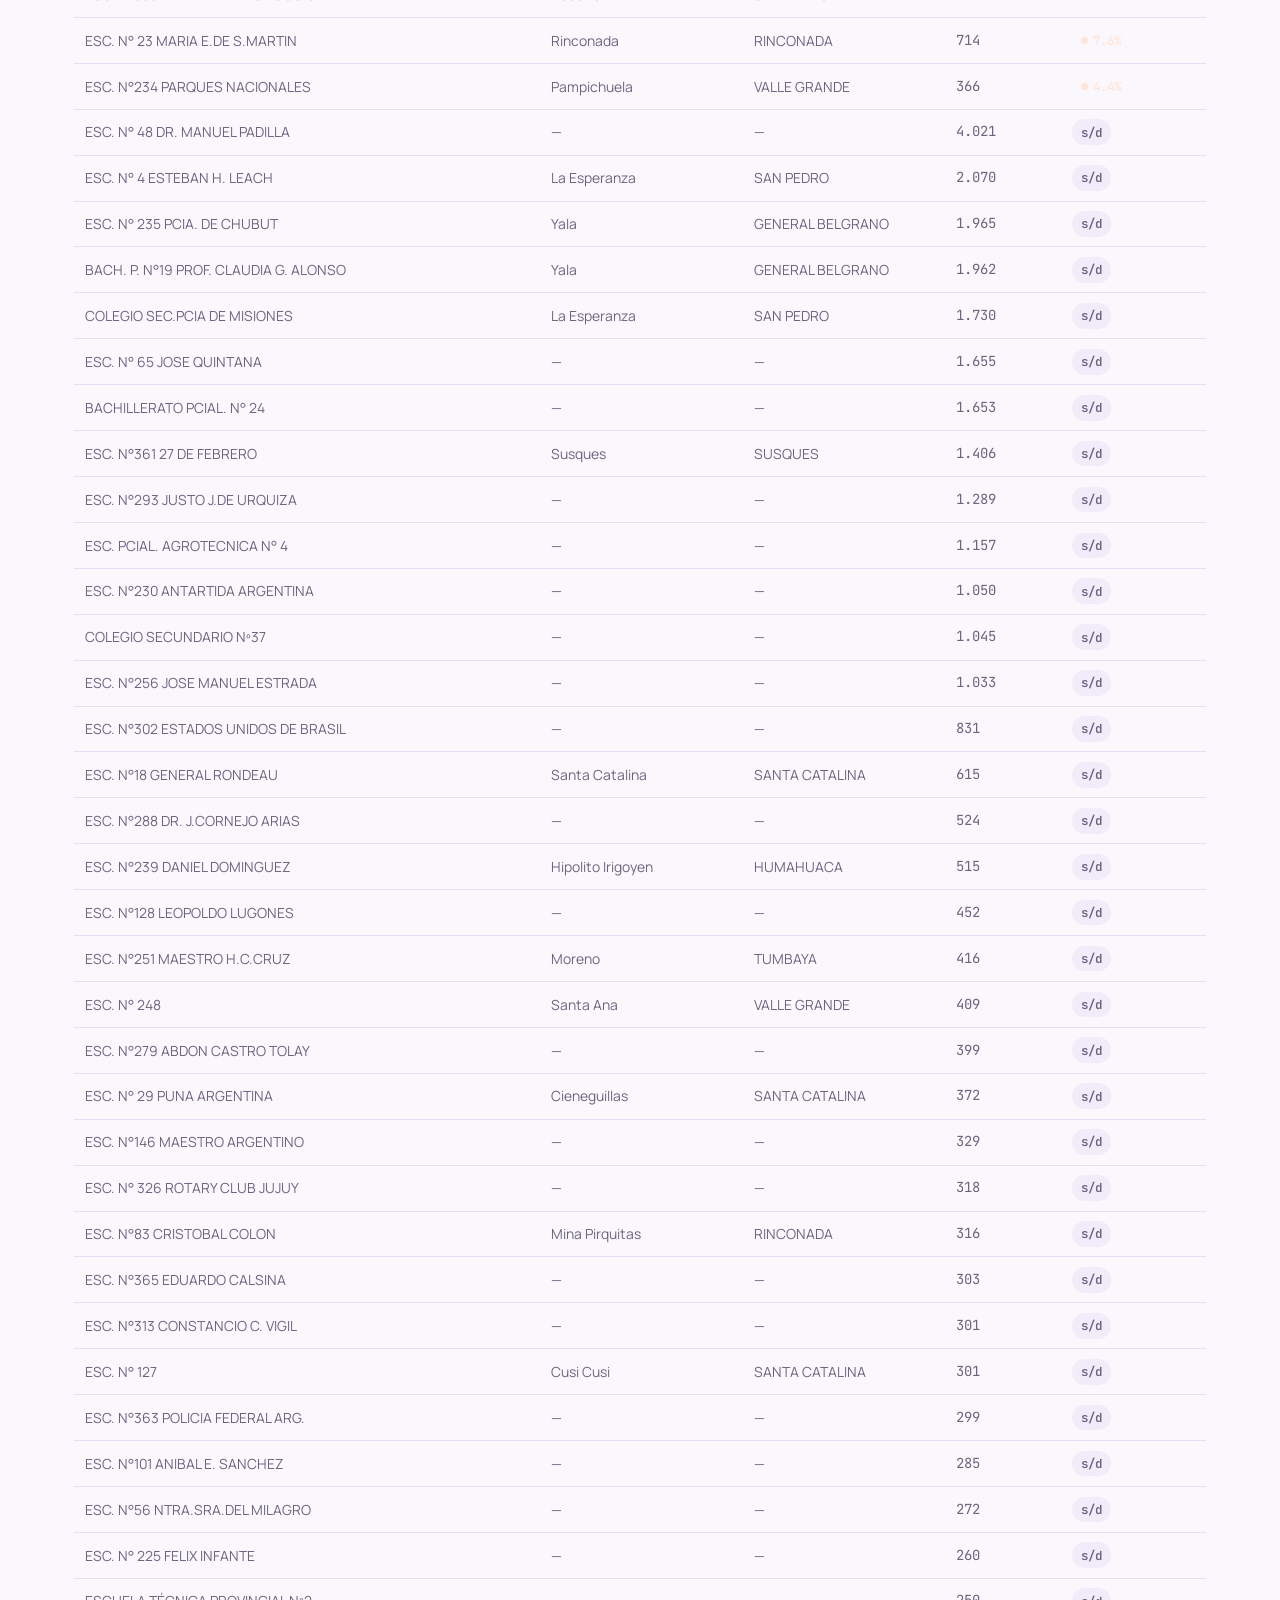
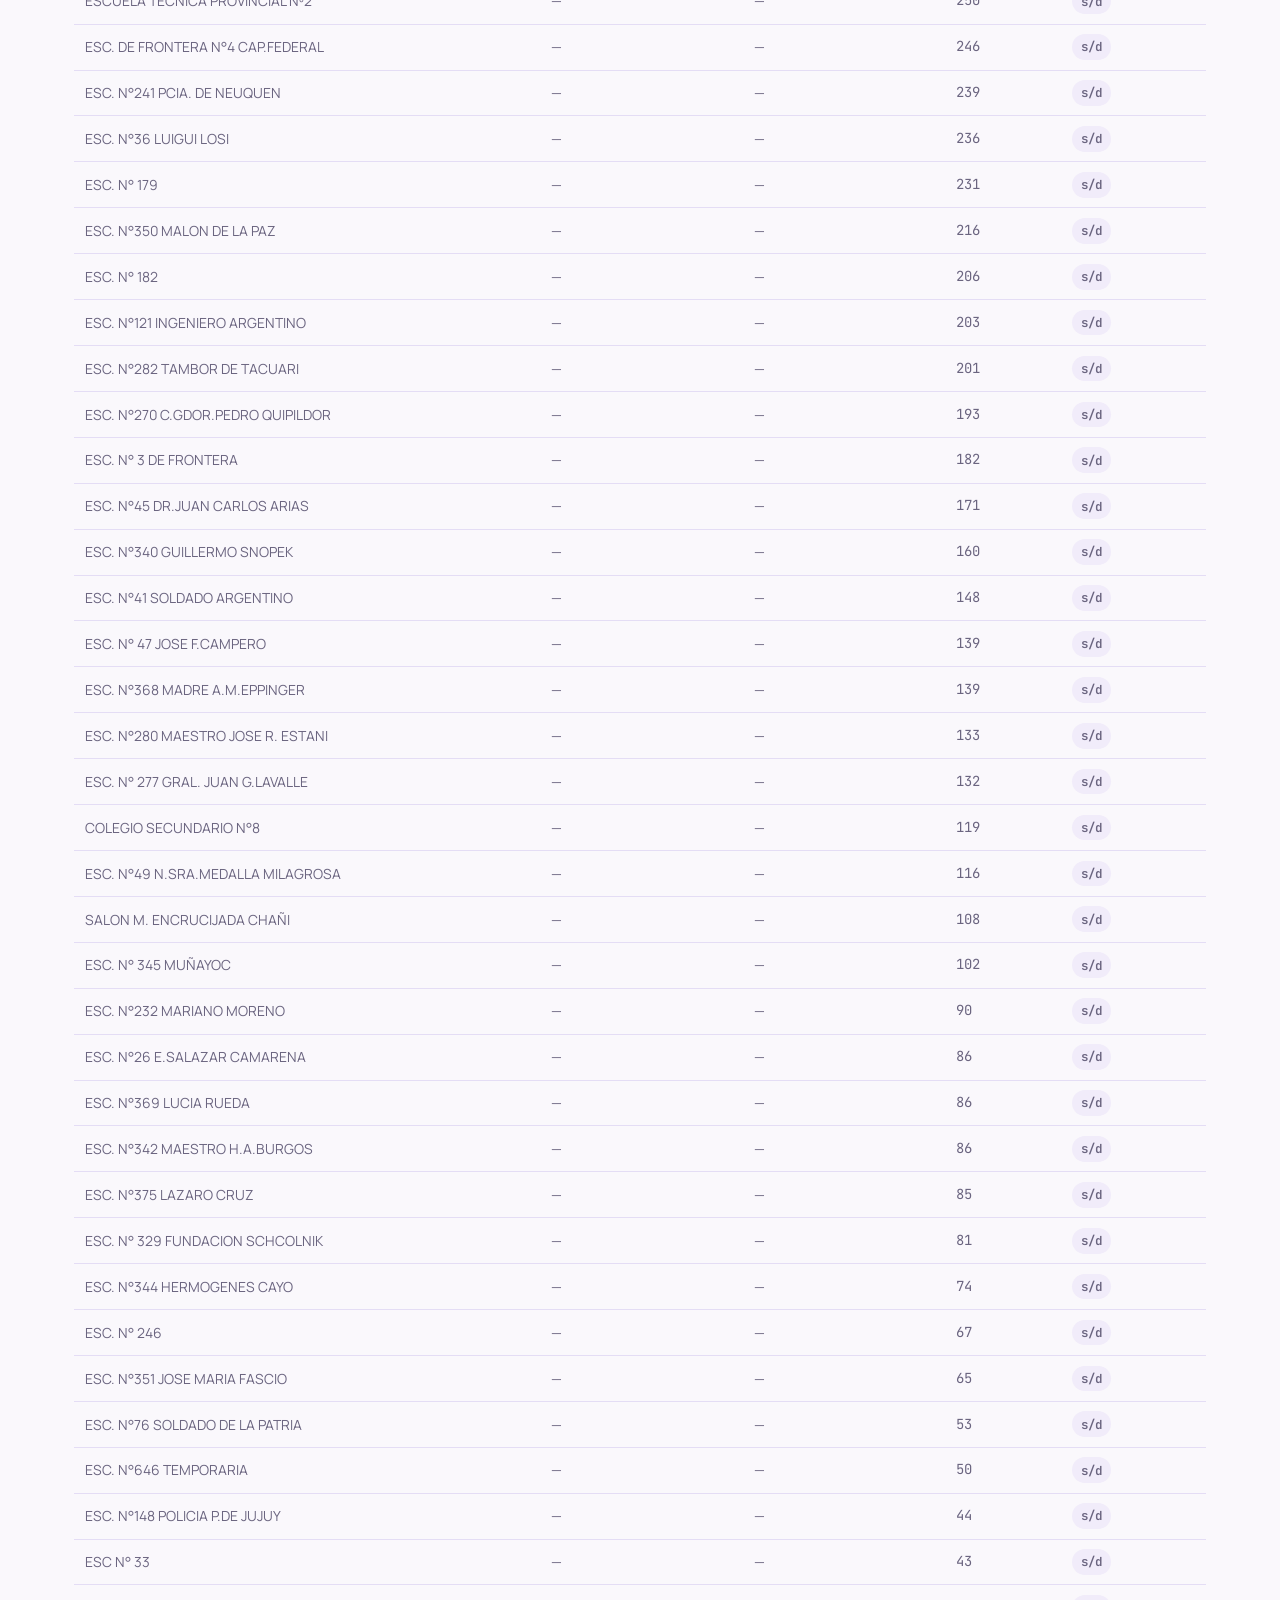
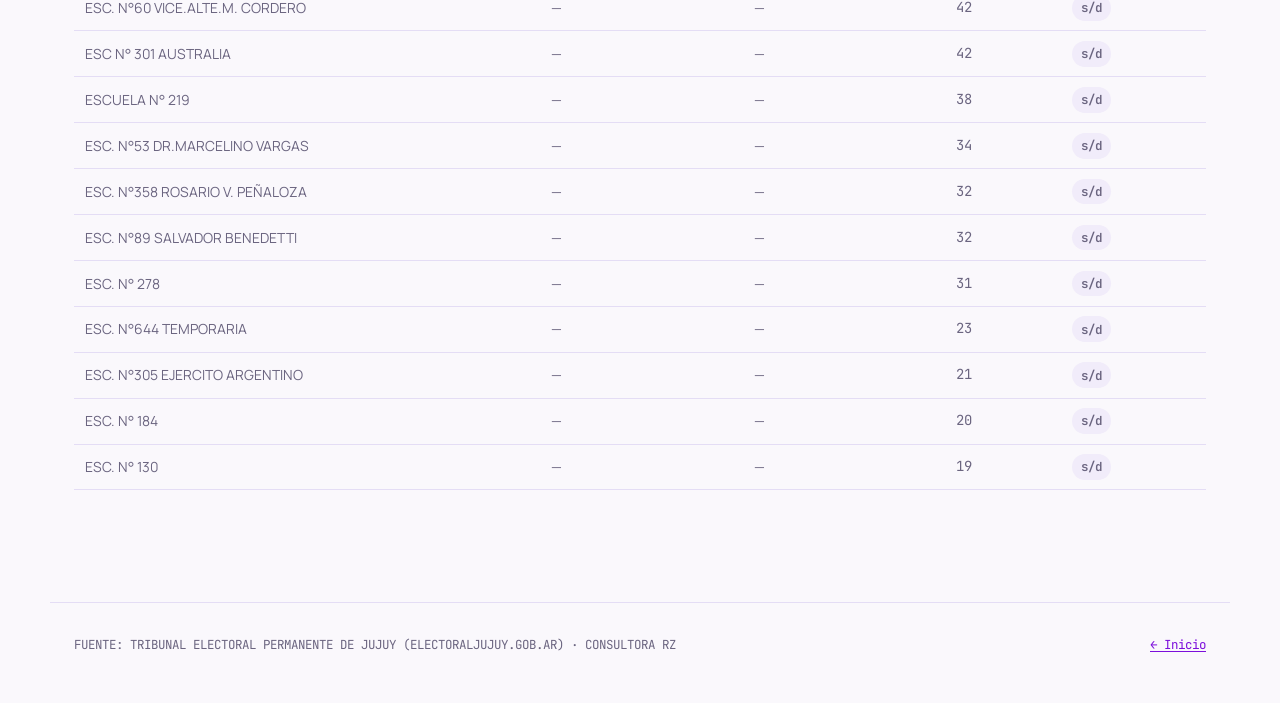
==== commit 0987726e: "Rediseñar la ubicación de las imágenes de marca El hero de Inicio usa el gradiente de marca (purpura" ====
--- a/buscador.html
+++ b/buscador.html
@@ -41,15 +41,13 @@
 
 <main>
   <div class="hero" style="padding-top:1.6rem">
-    <div class="hero-flex">
-      <div class="hero-text">
-        <div class="eyebrow">Buscador</div>
-        <h1 style="font-size:1.9rem">Escuelas, Municipios y Comunas</h1>
-        <p class="lede">Ordená por columna o buscá por nombre. <span class="mono">s/d</span> = sin dato calculable (ver metodología).</p>
-      </div>
-      <img class="hero-accent" src="images/accent-radar-b.jpg" alt="" loading="lazy">
-    </div>
+    <div class="eyebrow">Buscador</div>
+    <h1 style="font-size:1.9rem">Escuelas, Municipios y Comunas</h1>
+    <p class="lede">Ordená por columna o buscá por nombre. <span class="mono">s/d</span> = sin dato calculable (ver metodología).</p>
   </div>
+
+  <img class="page-banner" src="images/accent-radar-b.jpg" alt="">
+
 
   <section style="margin-top:1.2rem">
     <div class="searchbar">
--- a/style.css
+++ b/style.css
@@ -86,26 +86,24 @@
 /* ---------- hero ---------- */
 .hero{padding:2.6rem 0 1.8rem;border-bottom:1px solid var(--border);margin-bottom:2rem}
 .hero.hero-photo{
-  background: linear-gradient(100deg, rgba(18,14,31,.92) 0%, rgba(18,14,31,.72) 42%, rgba(18,14,31,.32) 100%), url('images/hero-datos.jpg');
+  background: linear-gradient(100deg, rgba(59,10,110,.93) 0%, rgba(84,29,163,.78) 32%, rgba(116,76,239,.42) 65%, rgba(116,76,239,.12) 100%), url('images/hero-datos.jpg');
   background-size: cover;
   background-position: right center;
   border-radius: 20px;
   border-bottom: none;
   padding: 3rem 2rem;
 }
-.hero.hero-photo .eyebrow{color:var(--lavender,#C09EFB)}
-.hero.hero-photo h1{color:#F1EDFB}
-.hero.hero-photo p.lede{color:#C9C3DD}
-.hero.hero-photo .stat-grid{background:rgba(255,255,255,.08);border-color:rgba(255,255,255,.18)}
-.hero.hero-photo .stat{background:rgba(18,14,31,.55)}
+.hero.hero-photo .eyebrow{color:#D9C6FB}
+.hero.hero-photo h1{color:#fff}
+.hero.hero-photo p.lede{color:#E7DEFA}
+.hero.hero-photo .stat-grid{background:rgba(255,255,255,.1);border-color:rgba(255,255,255,.2)}
+.hero.hero-photo .stat{background:rgba(30,10,60,.45)}
 .hero.hero-photo .stat b{color:#fff}
-.hero.hero-photo .stat span{color:#B4ACD1}
-@media (max-width:480px){.hero.hero-photo{padding:2rem 1.2rem;background-position:75% center}}
-
-.hero-flex{display:flex;align-items:center;justify-content:space-between;gap:1.6rem}
-.hero-flex > .hero-text{flex:1;min-width:0}
-.hero-accent{width:240px;flex:none;border-radius:16px;box-shadow:var(--shadow);display:block}
-@media (max-width:760px){.hero-accent{display:none}}
+.hero.hero-photo .stat span{color:#E7DEFA}
+@media (max-width:480px){.hero.hero-photo{padding:2rem 1.2rem;background-position:80% center}}
+
+.page-banner{width:100%;height:260px;object-fit:cover;object-position:center;border-radius:18px;box-shadow:var(--shadow);display:block;margin:0 0 1.8rem}
+@media (max-width:680px){.page-banner{height:150px;border-radius:14px}}
 .eyebrow{font-family:'JetBrains Mono',monospace;text-transform:uppercase;letter-spacing:.09em;font-size:.7rem;color:var(--accent);font-weight:600;margin-bottom:.7rem;display:inline-flex;align-items:center;gap:.4em}
 .eyebrow::before{content:'';width:.5em;height:.5em;border-radius:1px;background:var(--accent);display:inline-block}
 .hero h1{font-size:clamp(1.7rem,3.4vw,2.5rem)}
